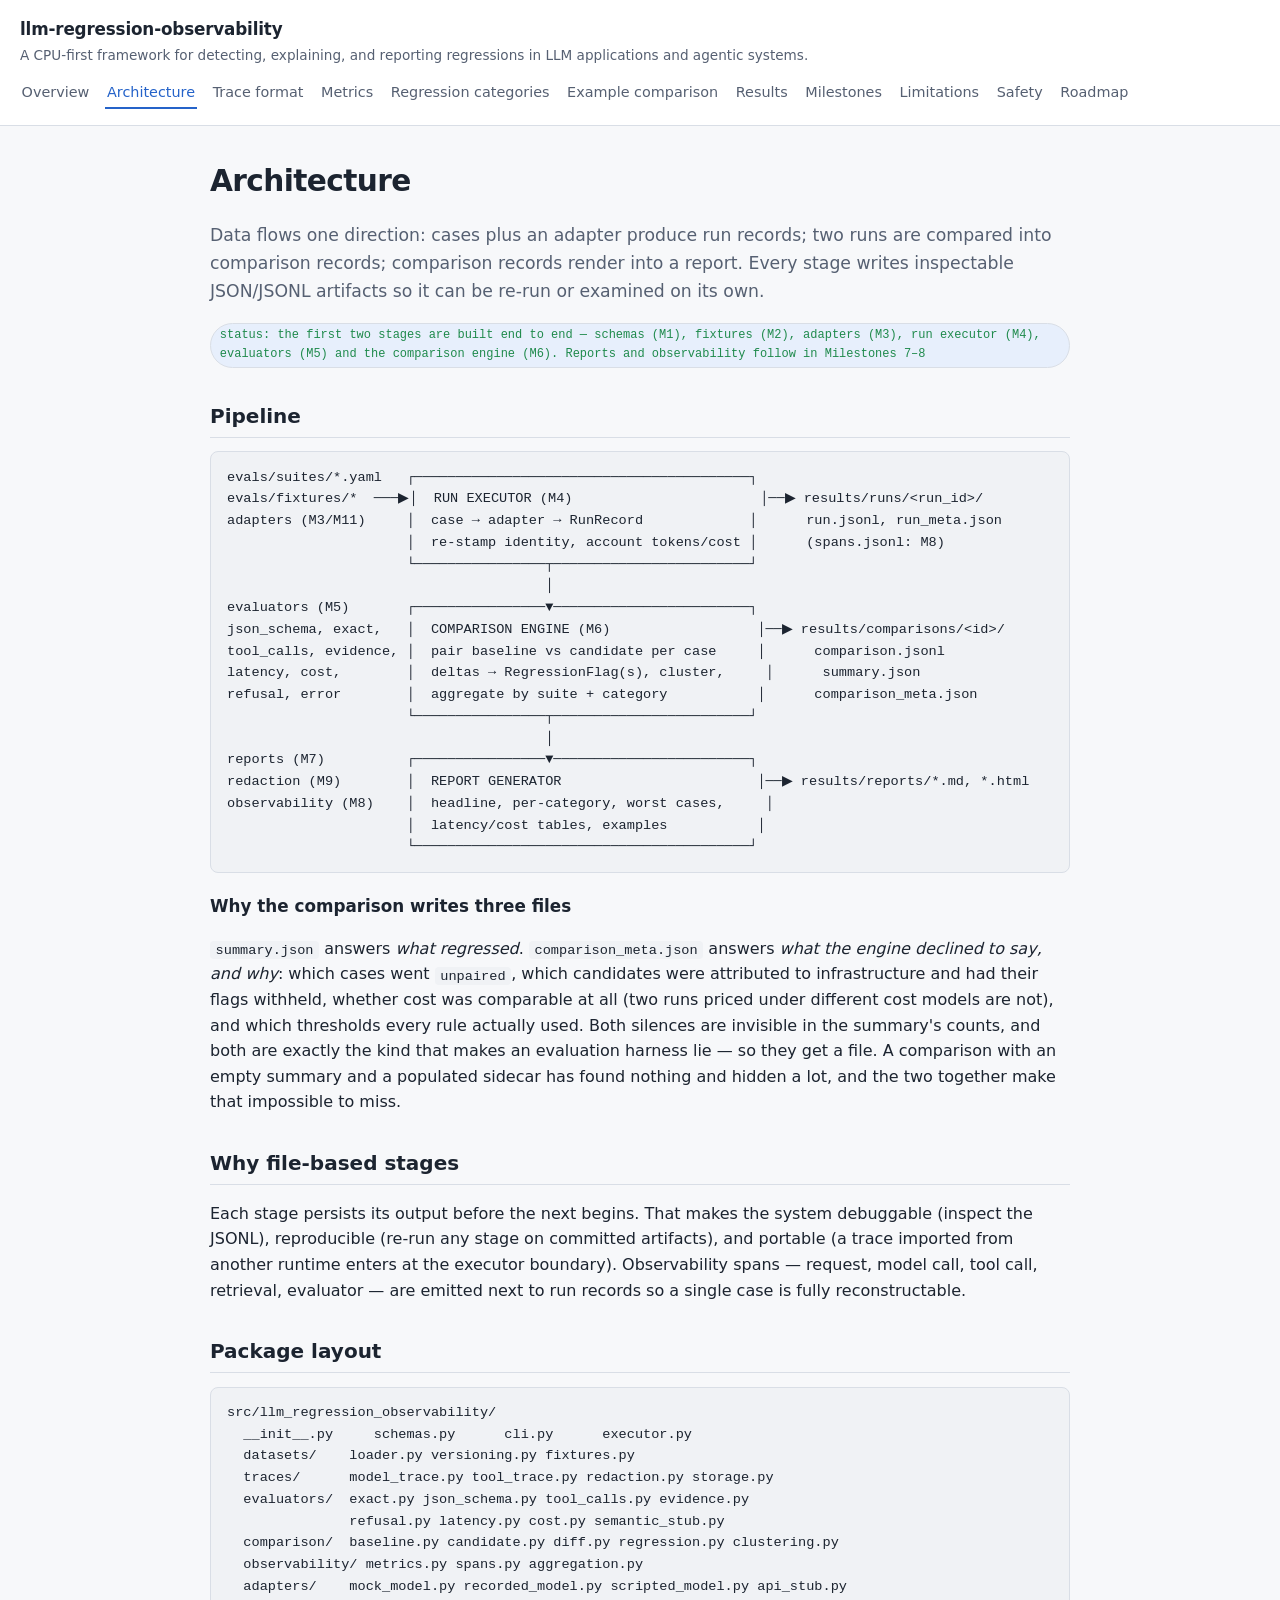
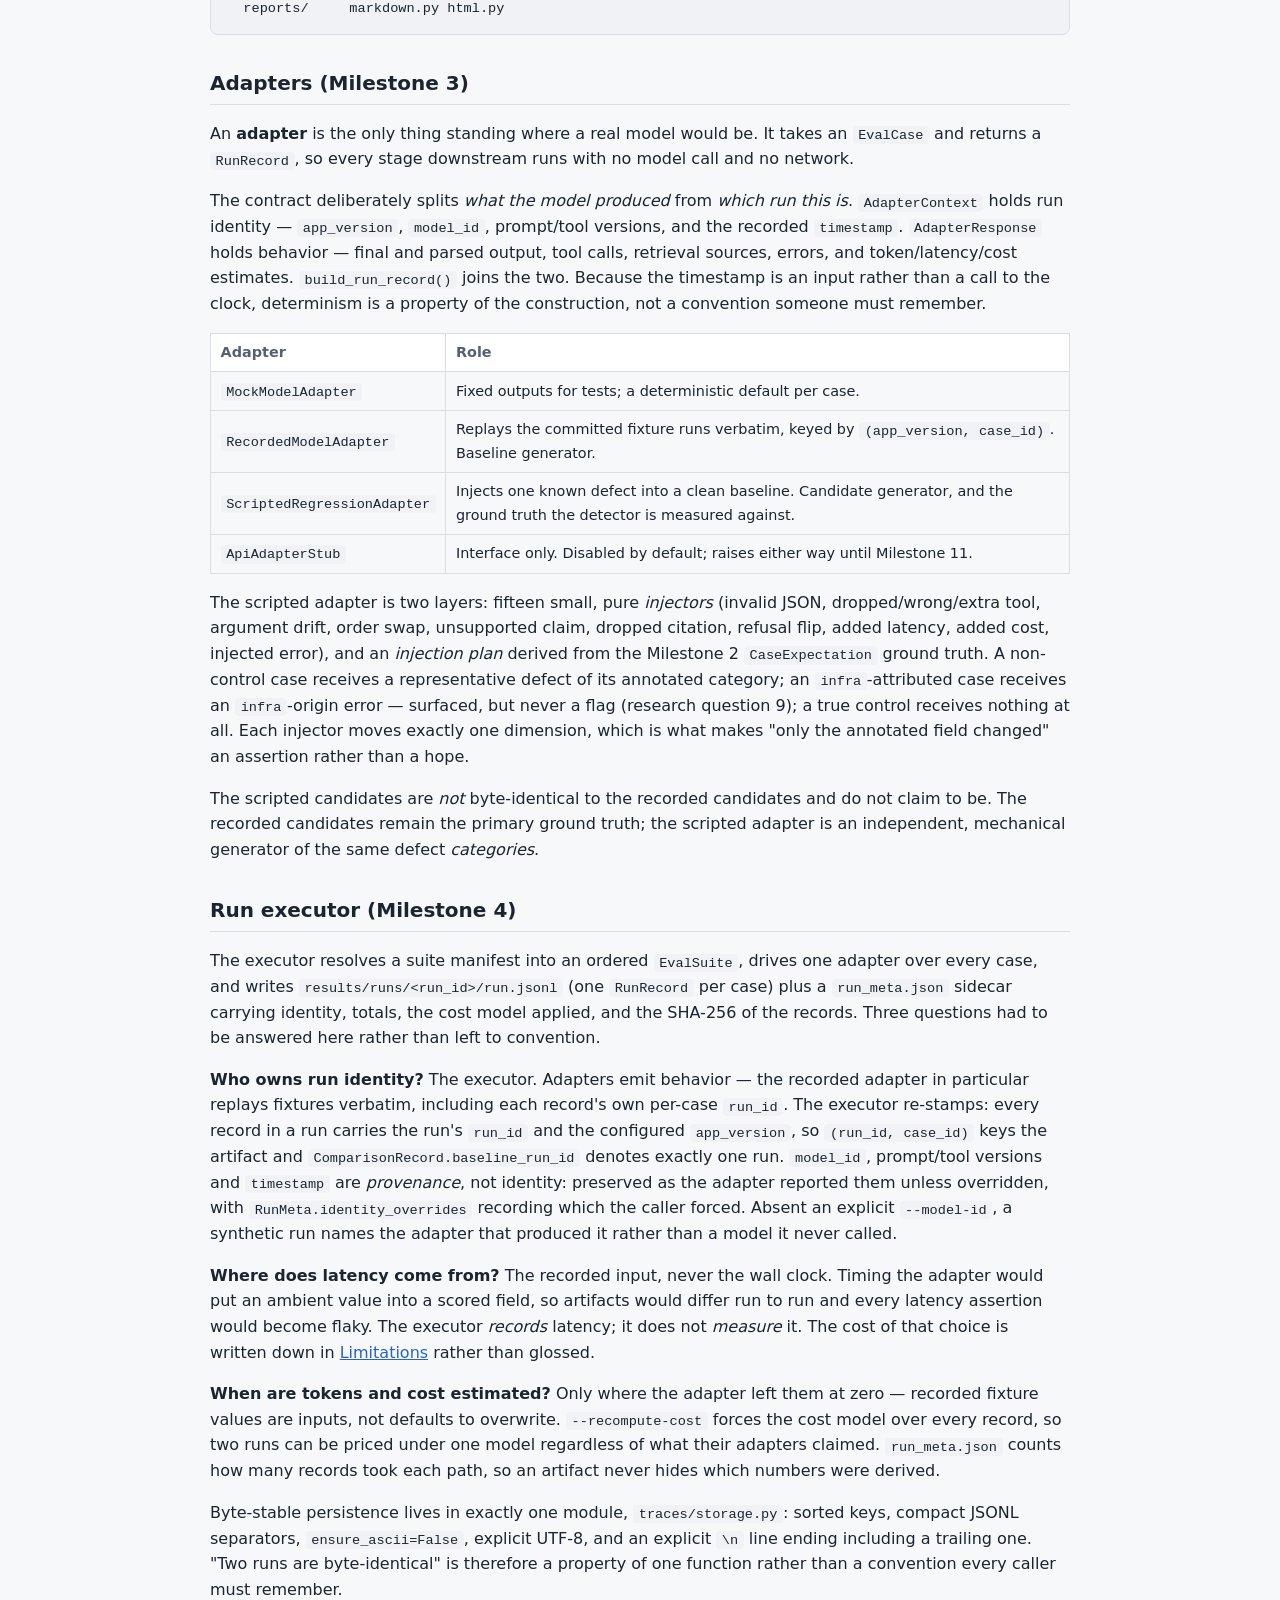
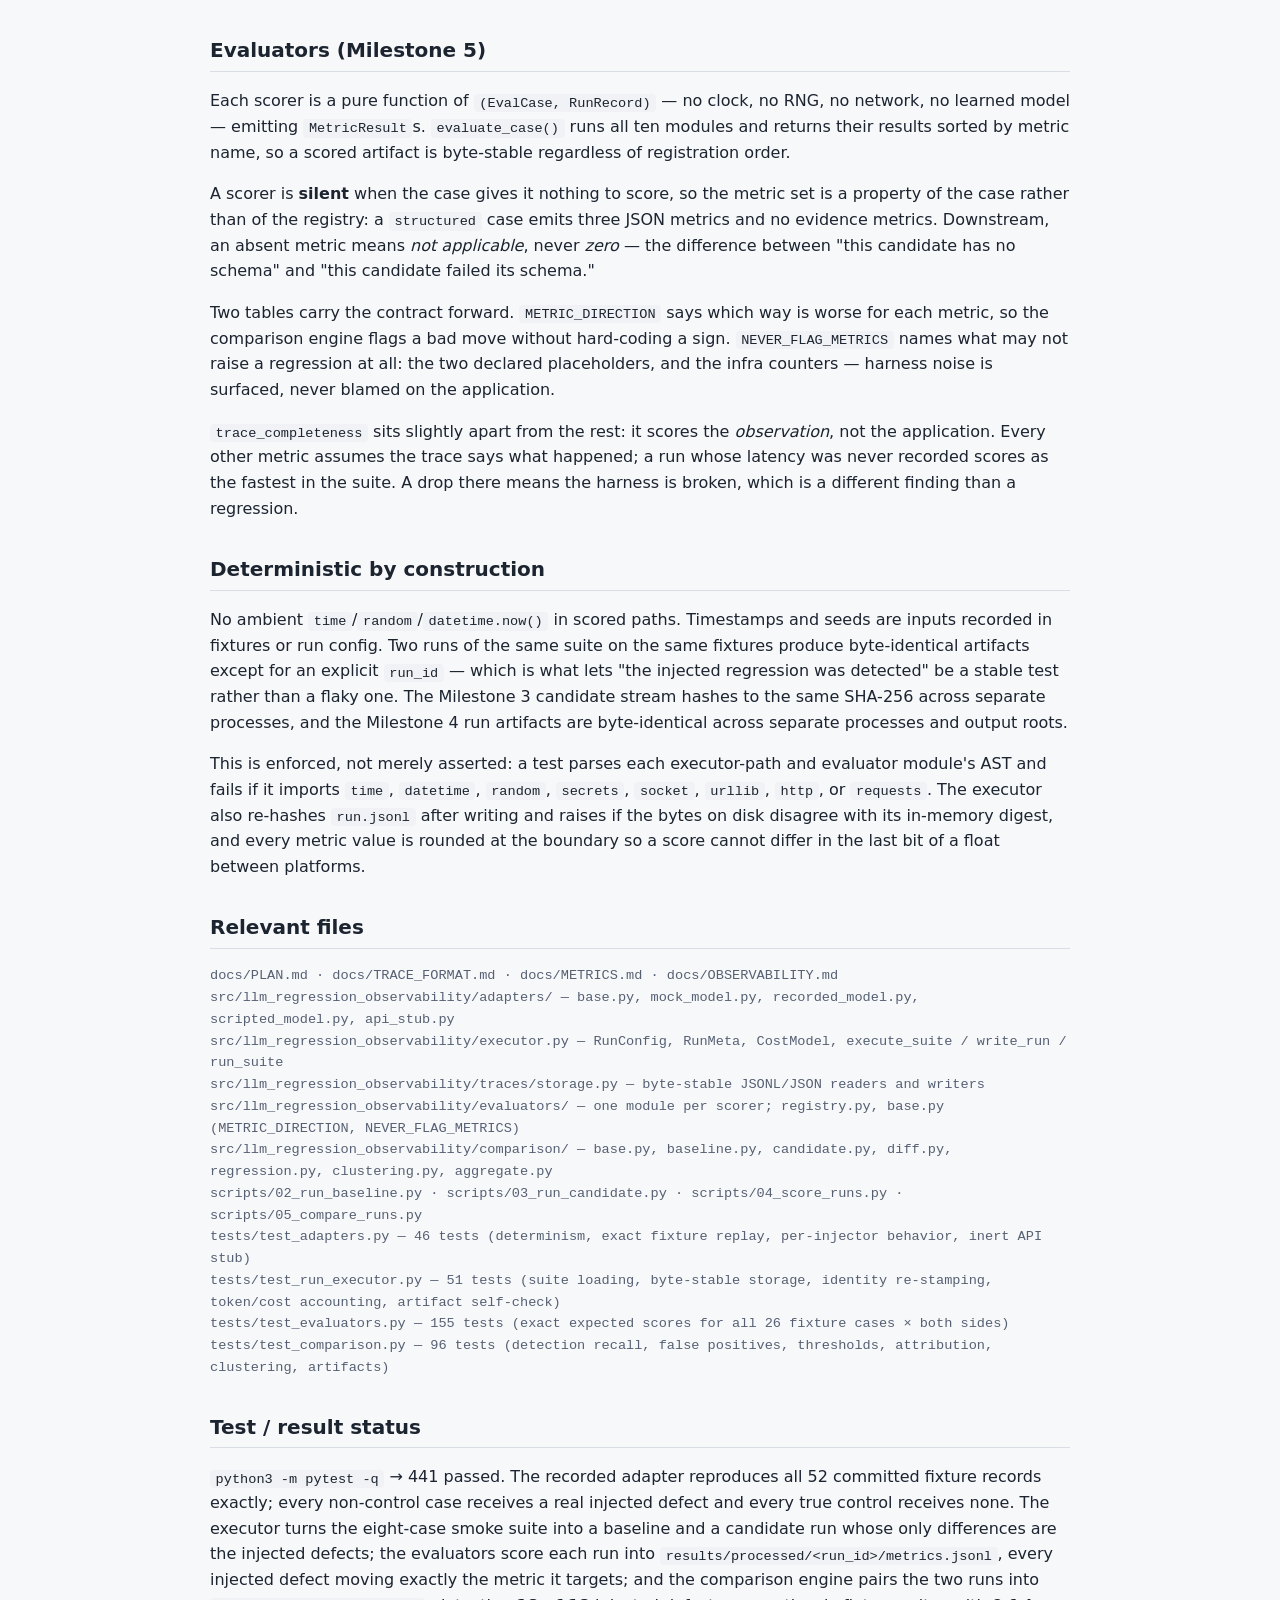
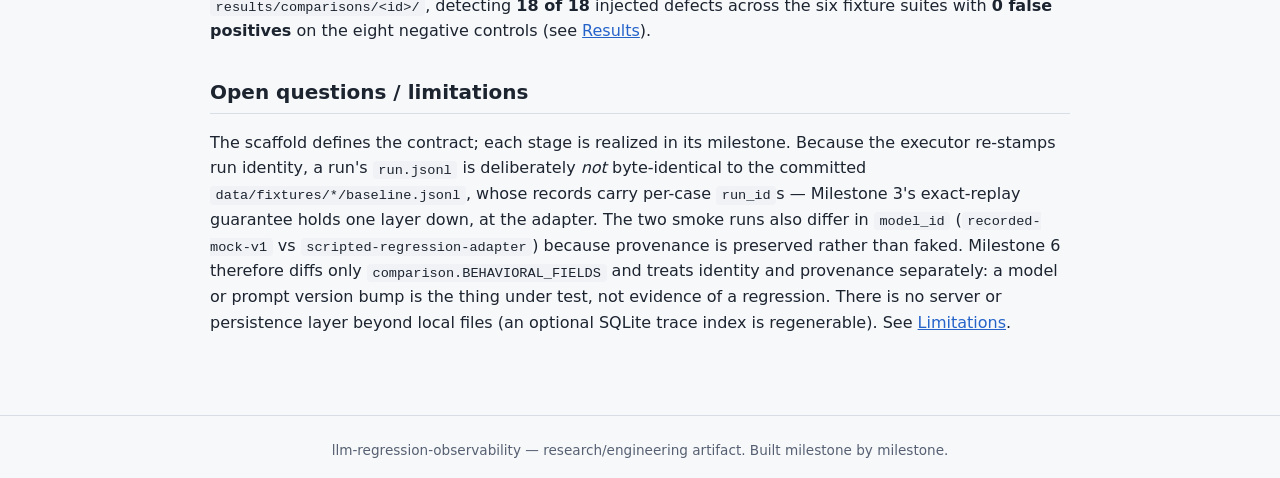
==== site/architecture.html @ d3232291 "Milestone 6: baseline vs candidate comparison (18/18 injected regressions detected) The heart of the" ====
<!doctype html>
<html lang="en">
<head>
  <meta charset="utf-8">
  <meta name="viewport" content="width=device-width, initial-scale=1">
  <title>Architecture — llm-regression-observability</title>
  <link rel="stylesheet" href="style.css">
</head>
<body>
<header class="site">
  <a class="brand" href="index.html">llm-regression-observability</a>
  <div class="tagline">A CPU-first framework for detecting, explaining, and reporting regressions in LLM applications and agentic systems.</div>
  <nav class="site">
    <a href="index.html">Overview</a>
    <a href="architecture.html" class="active">Architecture</a>
    <a href="trace-format.html">Trace format</a>
    <a href="metrics.html">Metrics</a>
    <a href="regression-categories.html">Regression categories</a>
    <a href="example-comparison.html">Example comparison</a>
    <a href="results.html">Results</a>
    <a href="milestones.html">Milestones</a>
    <a href="limitations.html">Limitations</a>
    <a href="safety.html">Safety</a>
    <a href="roadmap.html">Roadmap</a>
  </nav>
</header>
<main>
  <h1>Architecture</h1>
  <p class="lede">Data flows one direction: cases plus an adapter produce run
  records; two runs are compared into comparison records; comparison records
  render into a report. Every stage writes inspectable JSON/JSONL artifacts so it
  can be re-run or examined on its own.</p>

  <p><span class="status done">status: the first two stages are built end to end — schemas (M1), fixtures (M2), adapters (M3), run executor (M4), evaluators (M5) and the comparison engine (M6). Reports and observability follow in Milestones 7–8</span></p>

  <h2>Pipeline</h2>
  <pre><code>evals/suites/*.yaml   ┌─────────────────────────────────────────┐
evals/fixtures/*  ───▶│  RUN EXECUTOR (M4)                       │──▶ results/runs/&lt;run_id&gt;/
adapters (M3/M11)     │  case → adapter → RunRecord             │      run.jsonl, run_meta.json
                      │  re-stamp identity, account tokens/cost │      (spans.jsonl: M8)
                      └────────────────┬────────────────────────┘
                                       │
evaluators (M5)       ┌────────────────▼────────────────────────┐
json_schema, exact,   │  COMPARISON ENGINE (M6)                  │──▶ results/comparisons/&lt;id&gt;/
tool_calls, evidence, │  pair baseline vs candidate per case     │      comparison.jsonl
latency, cost,        │  deltas → RegressionFlag(s), cluster,     │      summary.json
refusal, error        │  aggregate by suite + category           │      comparison_meta.json
                      └────────────────┬────────────────────────┘
                                       │
reports (M7)          ┌────────────────▼────────────────────────┐
redaction (M9)        │  REPORT GENERATOR                        │──▶ results/reports/*.md, *.html
observability (M8)    │  headline, per-category, worst cases,     │
                      │  latency/cost tables, examples           │
                      └─────────────────────────────────────────┘</code></pre>

  <h3>Why the comparison writes three files</h3>
  <p><code>summary.json</code> answers <em>what regressed</em>.
  <code>comparison_meta.json</code> answers <em>what the engine declined to say, and
  why</em>: which cases went <code>unpaired</code>, which candidates were attributed
  to infrastructure and had their flags withheld, whether cost was comparable at all
  (two runs priced under different cost models are not), and which thresholds every
  rule actually used. Both silences are invisible in the summary's counts, and both
  are exactly the kind that makes an evaluation harness lie — so they get a file. A
  comparison with an empty summary and a populated sidecar has found nothing and
  hidden a lot, and the two together make that impossible to miss.</p>

  <h2>Why file-based stages</h2>
  <p>Each stage persists its output before the next begins. That makes the system
  debuggable (inspect the JSONL), reproducible (re-run any stage on committed
  artifacts), and portable (a trace imported from another runtime enters at the
  executor boundary). Observability spans — request, model call, tool call,
  retrieval, evaluator — are emitted next to run records so a single case is fully
  reconstructable.</p>

  <h2>Package layout</h2>
  <pre><code>src/llm_regression_observability/
  __init__.py     schemas.py      cli.py      executor.py
  datasets/    loader.py versioning.py fixtures.py
  traces/      model_trace.py tool_trace.py redaction.py storage.py
  evaluators/  exact.py json_schema.py tool_calls.py evidence.py
               refusal.py latency.py cost.py semantic_stub.py
  comparison/  baseline.py candidate.py diff.py regression.py clustering.py
  observability/ metrics.py spans.py aggregation.py
  adapters/    mock_model.py recorded_model.py scripted_model.py api_stub.py
  reports/     markdown.py html.py</code></pre>

  <h2>Adapters (Milestone 3)</h2>
  <p>An <strong>adapter</strong> is the only thing standing where a real model
  would be. It takes an <code>EvalCase</code> and returns a <code>RunRecord</code>,
  so every stage downstream runs with no model call and no network.</p>

  <p>The contract deliberately splits <em>what the model produced</em> from
  <em>which run this is</em>. <code>AdapterContext</code> holds run identity —
  <code>app_version</code>, <code>model_id</code>, prompt/tool versions, and the
  recorded <code>timestamp</code>. <code>AdapterResponse</code> holds behavior —
  final and parsed output, tool calls, retrieval sources, errors, and
  token/latency/cost estimates. <code>build_run_record()</code> joins the two.
  Because the timestamp is an input rather than a call to the clock, determinism
  is a property of the construction, not a convention someone must remember.</p>

  <table>
    <tr><th>Adapter</th><th>Role</th></tr>
    <tr><td><code>MockModelAdapter</code></td><td>Fixed outputs for tests; a deterministic default per case.</td></tr>
    <tr><td><code>RecordedModelAdapter</code></td><td>Replays the committed fixture runs verbatim, keyed by <code>(app_version, case_id)</code>. Baseline generator.</td></tr>
    <tr><td><code>ScriptedRegressionAdapter</code></td><td>Injects one known defect into a clean baseline. Candidate generator, and the ground truth the detector is measured against.</td></tr>
    <tr><td><code>ApiAdapterStub</code></td><td>Interface only. Disabled by default; raises either way until Milestone 11.</td></tr>
  </table>

  <p>The scripted adapter is two layers: fifteen small, pure <em>injectors</em>
  (invalid JSON, dropped/wrong/extra tool, argument drift, order swap,
  unsupported claim, dropped citation, refusal flip, added latency, added cost,
  injected error), and an <em>injection plan</em> derived from the Milestone 2
  <code>CaseExpectation</code> ground truth. A non-control case receives a
  representative defect of its annotated category; an <code>infra</code>-attributed
  case receives an <code>infra</code>-origin error — surfaced, but never a flag
  (research question 9); a true control receives nothing at all. Each injector
  moves exactly one dimension, which is what makes "only the annotated field
  changed" an assertion rather than a hope.</p>

  <p>The scripted candidates are <em>not</em> byte-identical to the recorded
  candidates and do not claim to be. The recorded candidates remain the primary
  ground truth; the scripted adapter is an independent, mechanical generator of
  the same defect <em>categories</em>.</p>

  <h2>Run executor (Milestone 4)</h2>
  <p>The executor resolves a suite manifest into an ordered
  <code>EvalSuite</code>, drives one adapter over every case, and writes
  <code>results/runs/&lt;run_id&gt;/run.jsonl</code> (one <code>RunRecord</code> per
  case) plus a <code>run_meta.json</code> sidecar carrying identity, totals, the
  cost model applied, and the SHA-256 of the records. Three questions had to be
  answered here rather than left to convention.</p>

  <p><strong>Who owns run identity?</strong> The executor. Adapters emit
  behavior — the recorded adapter in particular replays fixtures verbatim,
  including each record's own per-case <code>run_id</code>. The executor
  re-stamps: every record in a run carries the run's <code>run_id</code> and the
  configured <code>app_version</code>, so <code>(run_id, case_id)</code> keys the
  artifact and <code>ComparisonRecord.baseline_run_id</code> denotes exactly one
  run. <code>model_id</code>, prompt/tool versions and <code>timestamp</code> are
  <em>provenance</em>, not identity: preserved as the adapter reported them unless
  overridden, with <code>RunMeta.identity_overrides</code> recording which the
  caller forced. Absent an explicit <code>--model-id</code>, a synthetic run names
  the adapter that produced it rather than a model it never called.</p>

  <p><strong>Where does latency come from?</strong> The recorded input, never the
  wall clock. Timing the adapter would put an ambient value into a scored field,
  so artifacts would differ run to run and every latency assertion would become
  flaky. The executor <em>records</em> latency; it does not <em>measure</em> it.
  The cost of that choice is written down in
  <a href="limitations.html">Limitations</a> rather than glossed.</p>

  <p><strong>When are tokens and cost estimated?</strong> Only where the adapter
  left them at zero — recorded fixture values are inputs, not defaults to
  overwrite. <code>--recompute-cost</code> forces the cost model over every
  record, so two runs can be priced under one model regardless of what their
  adapters claimed. <code>run_meta.json</code> counts how many records took each
  path, so an artifact never hides which numbers were derived.</p>

  <p>Byte-stable persistence lives in exactly one module,
  <code>traces/storage.py</code>: sorted keys, compact JSONL separators,
  <code>ensure_ascii=False</code>, explicit UTF-8, and an explicit
  <code>\n</code> line ending including a trailing one. "Two runs are
  byte-identical" is therefore a property of one function rather than a
  convention every caller must remember.</p>

  <h2>Evaluators (Milestone 5)</h2>
  <p>Each scorer is a pure function of <code>(EvalCase, RunRecord)</code> — no
  clock, no RNG, no network, no learned model — emitting
  <code>MetricResult</code>s. <code>evaluate_case()</code> runs all ten modules
  and returns their results sorted by metric name, so a scored artifact is
  byte-stable regardless of registration order.</p>

  <p>A scorer is <strong>silent</strong> when the case gives it nothing to score,
  so the metric set is a property of the case rather than of the registry: a
  <code>structured</code> case emits three JSON metrics and no evidence metrics.
  Downstream, an absent metric means <em>not applicable</em>, never <em>zero</em>
  — the difference between "this candidate has no schema" and "this candidate
  failed its schema."</p>

  <p>Two tables carry the contract forward. <code>METRIC_DIRECTION</code> says
  which way is worse for each metric, so the comparison engine flags a bad move
  without hard-coding a sign. <code>NEVER_FLAG_METRICS</code> names what may not
  raise a regression at all: the two declared placeholders, and the infra
  counters — harness noise is surfaced, never blamed on the application.</p>

  <p><code>trace_completeness</code> sits slightly apart from the rest: it scores
  the <em>observation</em>, not the application. Every other metric assumes the
  trace says what happened; a run whose latency was never recorded scores as the
  fastest in the suite. A drop there means the harness is broken, which is a
  different finding than a regression.</p>

  <h2>Deterministic by construction</h2>
  <p>No ambient <code>time</code>/<code>random</code>/<code>datetime.now()</code>
  in scored paths. Timestamps and seeds are inputs recorded in fixtures or run
  config. Two runs of the same suite on the same fixtures produce byte-identical
  artifacts except for an explicit <code>run_id</code> — which is what lets
  "the injected regression was detected" be a stable test rather than a flaky
  one. The Milestone 3 candidate stream hashes to the same SHA-256 across
  separate processes, and the Milestone 4 run artifacts are byte-identical across
  separate processes and output roots.</p>

  <p>This is enforced, not merely asserted: a test parses each executor-path and
  evaluator module's AST and fails if it imports <code>time</code>,
  <code>datetime</code>, <code>random</code>, <code>secrets</code>,
  <code>socket</code>, <code>urllib</code>, <code>http</code>, or
  <code>requests</code>. The executor also re-hashes <code>run.jsonl</code> after
  writing and raises if the bytes on disk disagree with its in-memory digest, and
  every metric value is rounded at the boundary so a score cannot differ in the
  last bit of a float between platforms.</p>

  <h2>Relevant files</h2>
  <ul class="files">
    <li>docs/PLAN.md · docs/TRACE_FORMAT.md · docs/METRICS.md · docs/OBSERVABILITY.md</li>
    <li>src/llm_regression_observability/adapters/ — base.py, mock_model.py, recorded_model.py, scripted_model.py, api_stub.py</li>
    <li>src/llm_regression_observability/executor.py — RunConfig, RunMeta, CostModel, execute_suite / write_run / run_suite</li>
    <li>src/llm_regression_observability/traces/storage.py — byte-stable JSONL/JSON readers and writers</li>
    <li>src/llm_regression_observability/evaluators/ — one module per scorer; registry.py, base.py (METRIC_DIRECTION, NEVER_FLAG_METRICS)</li>
    <li>src/llm_regression_observability/comparison/ — base.py, baseline.py, candidate.py, diff.py, regression.py, clustering.py, aggregate.py</li>
    <li>scripts/02_run_baseline.py · scripts/03_run_candidate.py · scripts/04_score_runs.py · scripts/05_compare_runs.py</li>
    <li>tests/test_adapters.py — 46 tests (determinism, exact fixture replay, per-injector behavior, inert API stub)</li>
    <li>tests/test_run_executor.py — 51 tests (suite loading, byte-stable storage, identity re-stamping, token/cost accounting, artifact self-check)</li>
    <li>tests/test_evaluators.py — 155 tests (exact expected scores for all 26 fixture cases × both sides)</li>
    <li>tests/test_comparison.py — 96 tests (detection recall, false positives, thresholds, attribution, clustering, artifacts)</li>
  </ul>

  <h2>Test / result status</h2>
  <p><code>python3 -m pytest -q</code> → 441 passed. The recorded adapter
  reproduces all 52 committed fixture records exactly; every non-control case
  receives a real injected defect and every true control receives none. The
  executor turns the eight-case smoke suite into a baseline and a candidate run
  whose only differences are the injected defects; the evaluators score each run
  into <code>results/processed/&lt;run_id&gt;/metrics.jsonl</code>, every injected
  defect moving exactly the metric it targets; and the comparison engine pairs the
  two runs into <code>results/comparisons/&lt;id&gt;/</code>, detecting
  <strong>18 of 18</strong> injected defects across the six fixture suites with
  <strong>0 false positives</strong> on the eight negative controls (see
  <a href="results.html">Results</a>).</p>

  <h2>Open questions / limitations</h2>
  <p>The scaffold defines the contract; each stage is realized in its milestone.
  Because the executor re-stamps run identity, a run's <code>run.jsonl</code> is
  deliberately <em>not</em> byte-identical to the committed
  <code>data/fixtures/*/baseline.jsonl</code>, whose records carry per-case
  <code>run_id</code>s — Milestone 3's exact-replay guarantee holds one layer
  down, at the adapter. The two smoke runs also differ in <code>model_id</code>
  (<code>recorded-mock-v1</code> vs <code>scripted-regression-adapter</code>)
  because provenance is preserved rather than faked. Milestone 6 therefore diffs
  only <code>comparison.BEHAVIORAL_FIELDS</code> and treats identity and provenance
  separately: a model or prompt version bump is the thing under test, not evidence
  of a regression. There is no server or persistence layer beyond local files (an
  optional SQLite trace index is regenerable). See
  <a href="limitations.html">Limitations</a>.</p>
</main>
<footer class="site">llm-regression-observability — research/engineering artifact. Built milestone by milestone.</footer>
</body>
</html>
---- site/style.css ----
/* llm-regression-observability — shared static-site styles.
   Plain CSS, no build step, no external fonts or assets. Dark-first with a
   light-mode fallback via prefers-color-scheme. */

:root {
  --bg: #0e1116;
  --panel: #161a22;
  --panel-2: #0b0e13;
  --border: #262c38;
  --text: #d9dee7;
  --muted: #9aa4b4;
  --accent: #7bb0ff;
  --accent-soft: #16233f;
  --ok: #7ee2a8;
  --warn: #f0c674;
  --bad: #f2887b;
  --mono: ui-monospace, SFMono-Regular, "SF Mono", Menlo, Consolas, monospace;
}

@media (prefers-color-scheme: light) {
  :root {
    --bg: #f7f8fa;
    --panel: #ffffff;
    --panel-2: #f0f2f5;
    --border: #d9dee6;
    --text: #1c2430;
    --muted: #566072;
    --accent: #2563c9;
    --accent-soft: #e7effc;
    --ok: #1f8a4c;
    --warn: #9a6b00;
    --bad: #b23b2c;
  }
}

* { box-sizing: border-box; }

body {
  margin: 0;
  font-family: system-ui, -apple-system, Segoe UI, Roboto, Helvetica, Arial, sans-serif;
  line-height: 1.6;
  color: var(--text);
  background: var(--bg);
}

header.site {
  border-bottom: 1px solid var(--border);
  background: var(--panel);
  padding: 1rem 1.25rem;
}

header.site .brand {
  font-weight: 700;
  font-size: 1.05rem;
  color: var(--text);
  text-decoration: none;
  letter-spacing: -0.01em;
}

header.site .tagline {
  color: var(--muted);
  font-size: 0.85rem;
  margin-top: 0.15rem;
}

nav.site {
  display: flex;
  flex-wrap: wrap;
  gap: 0.4rem 0.9rem;
  margin-top: 0.75rem;
}

nav.site a {
  color: var(--muted);
  text-decoration: none;
  font-size: 0.9rem;
  padding: 0.15rem 0.1rem;
  border-bottom: 2px solid transparent;
}

nav.site a:hover { color: var(--text); }
nav.site a.active { color: var(--accent); border-bottom-color: var(--accent); }

main {
  max-width: 900px;
  margin: 0 auto;
  padding: 2rem 1.25rem 4rem;
}

h1 { font-size: 1.85rem; margin: 0 0 0.35rem; letter-spacing: -0.02em; }
h2 {
  font-size: 1.25rem;
  margin: 2rem 0 0.5rem;
  padding-bottom: 0.3rem;
  border-bottom: 1px solid var(--border);
}
h3 { font-size: 1.05rem; margin: 1.2rem 0 0.4rem; }

p, li { color: var(--text); }
a { color: var(--accent); }

.lede { color: var(--muted); font-size: 1.08rem; }

.status {
  display: inline-block;
  font-size: 0.75rem;
  font-family: var(--mono);
  padding: 0.15rem 0.55rem;
  border-radius: 999px;
  border: 1px solid var(--border);
  background: var(--accent-soft);
  color: var(--accent);
}
.status.scaffold { color: var(--warn); }
.status.done { color: var(--ok); }
.status.partial { color: var(--warn); }
.status.pending { color: var(--muted); }

code, pre { font-family: var(--mono); font-size: 0.85rem; }

pre {
  background: var(--panel-2);
  border: 1px solid var(--border);
  border-radius: 8px;
  padding: 0.9rem 1rem;
  overflow-x: auto;
}
code { background: var(--panel-2); padding: 0.1rem 0.35rem; border-radius: 4px; }
pre code { background: none; padding: 0; }

table {
  border-collapse: collapse;
  width: 100%;
  margin: 0.75rem 0;
  font-size: 0.9rem;
  display: block;
  overflow-x: auto;
}
th, td { border: 1px solid var(--border); padding: 0.45rem 0.6rem; text-align: left; }
th { background: var(--panel); color: var(--muted); }

ul.files { list-style: none; padding-left: 0; }
ul.files li { font-family: var(--mono); font-size: 0.85rem; color: var(--muted); }

.callout {
  border: 1px solid var(--border);
  border-left: 3px solid var(--accent);
  background: var(--panel);
  border-radius: 6px;
  padding: 0.75rem 1rem;
  margin: 1rem 0;
  color: var(--muted);
}
.callout.warn { border-left-color: var(--warn); }

/* Milestone timeline */
ol.milestones { list-style: none; padding-left: 0; counter-reset: ms -1; }
ol.milestones li {
  border: 1px solid var(--border);
  border-radius: 8px;
  background: var(--panel);
  padding: 0.7rem 0.9rem 0.7rem 3rem;
  margin: 0.5rem 0;
  position: relative;
}
ol.milestones li::before {
  counter-increment: ms;
  content: counter(ms);
  position: absolute;
  left: 0.7rem; top: 0.7rem;
  width: 1.6rem; height: 1.6rem;
  border-radius: 50%;
  background: var(--accent-soft);
  color: var(--accent);
  font-family: var(--mono);
  font-size: 0.8rem;
  display: flex; align-items: center; justify-content: center;
  border: 1px solid var(--border);
}
ol.milestones li .mtitle { font-weight: 600; }
ol.milestones li .mbody { color: var(--muted); font-size: 0.92rem; margin-top: 0.15rem; }

.pill { font-family: var(--mono); font-size: 0.72rem; padding: 0.05rem 0.4rem;
        border-radius: 4px; border: 1px solid var(--border); color: var(--muted); }
.pill.critical { color: var(--bad); }
.pill.warn { color: var(--warn); }

footer.site {
  border-top: 1px solid var(--border);
  color: var(--muted);
  font-size: 0.85rem;
  padding: 1.5rem 1.25rem;
  text-align: center;
}
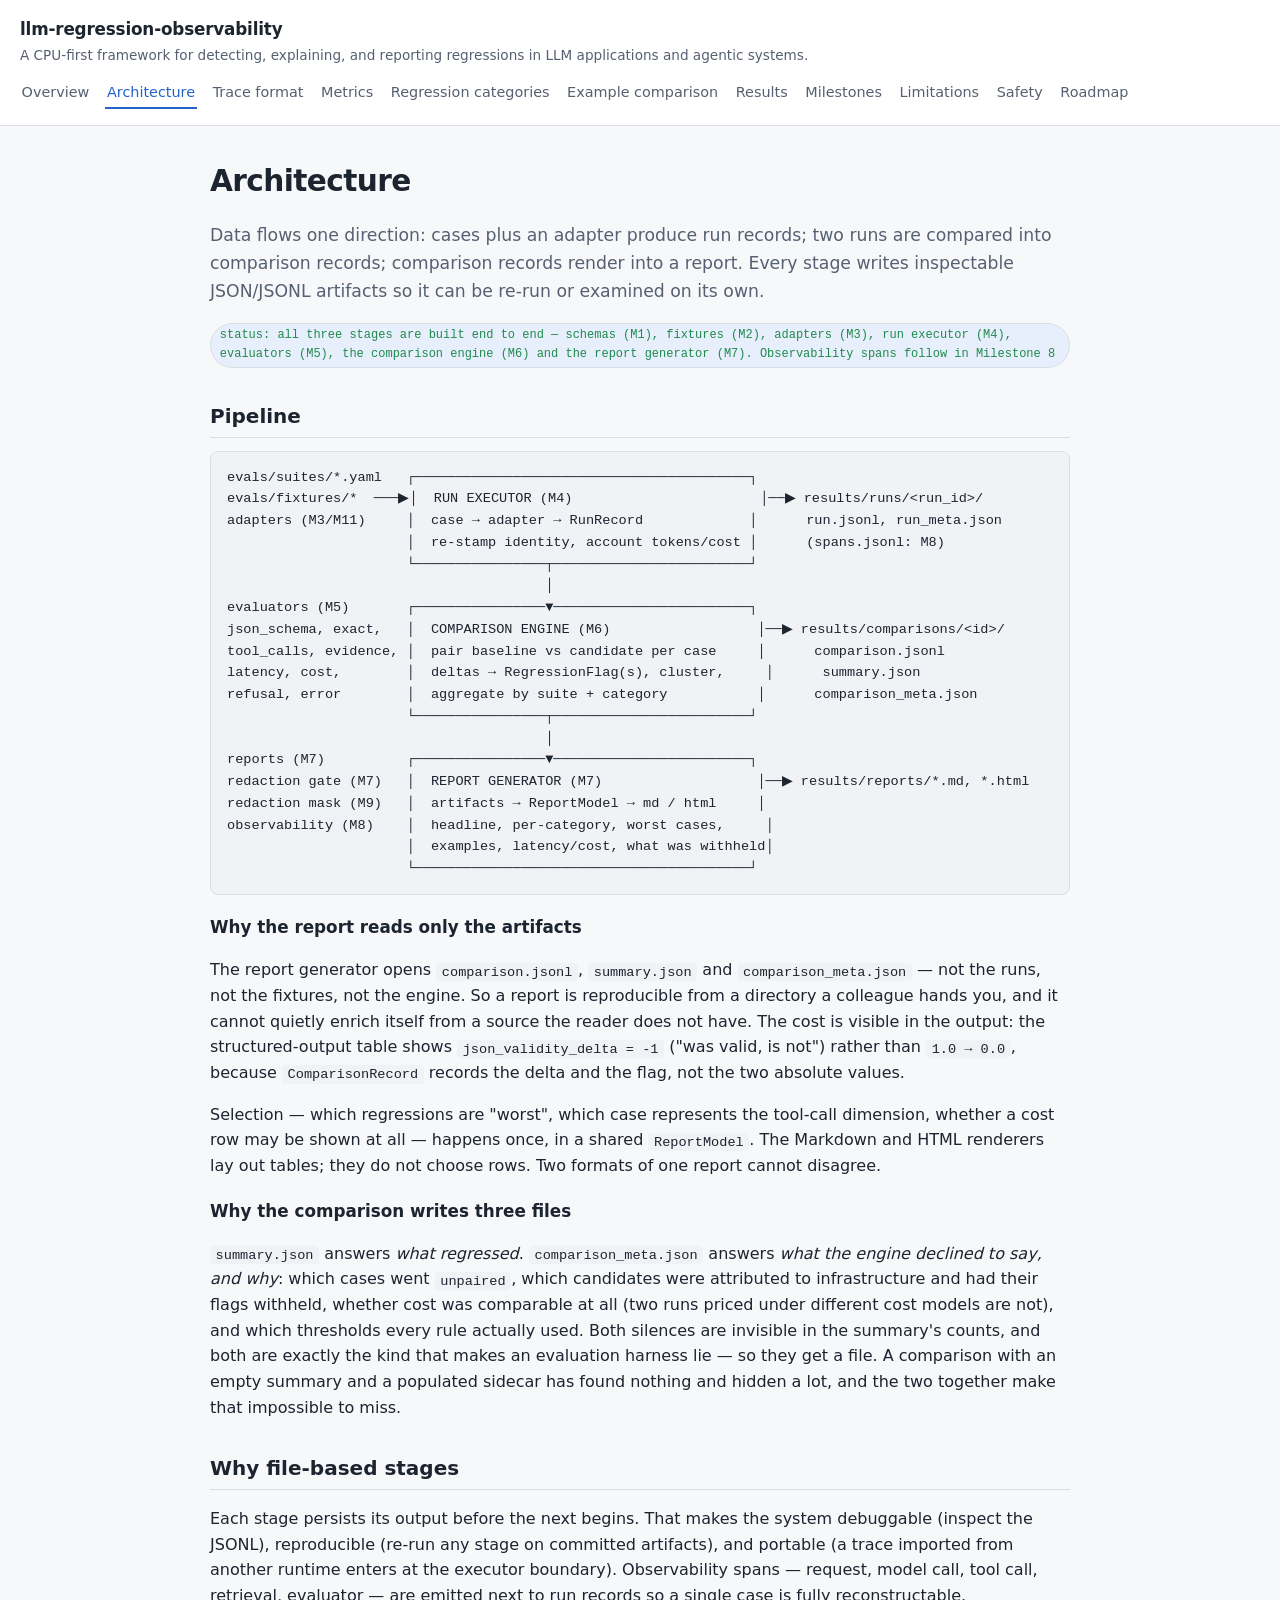
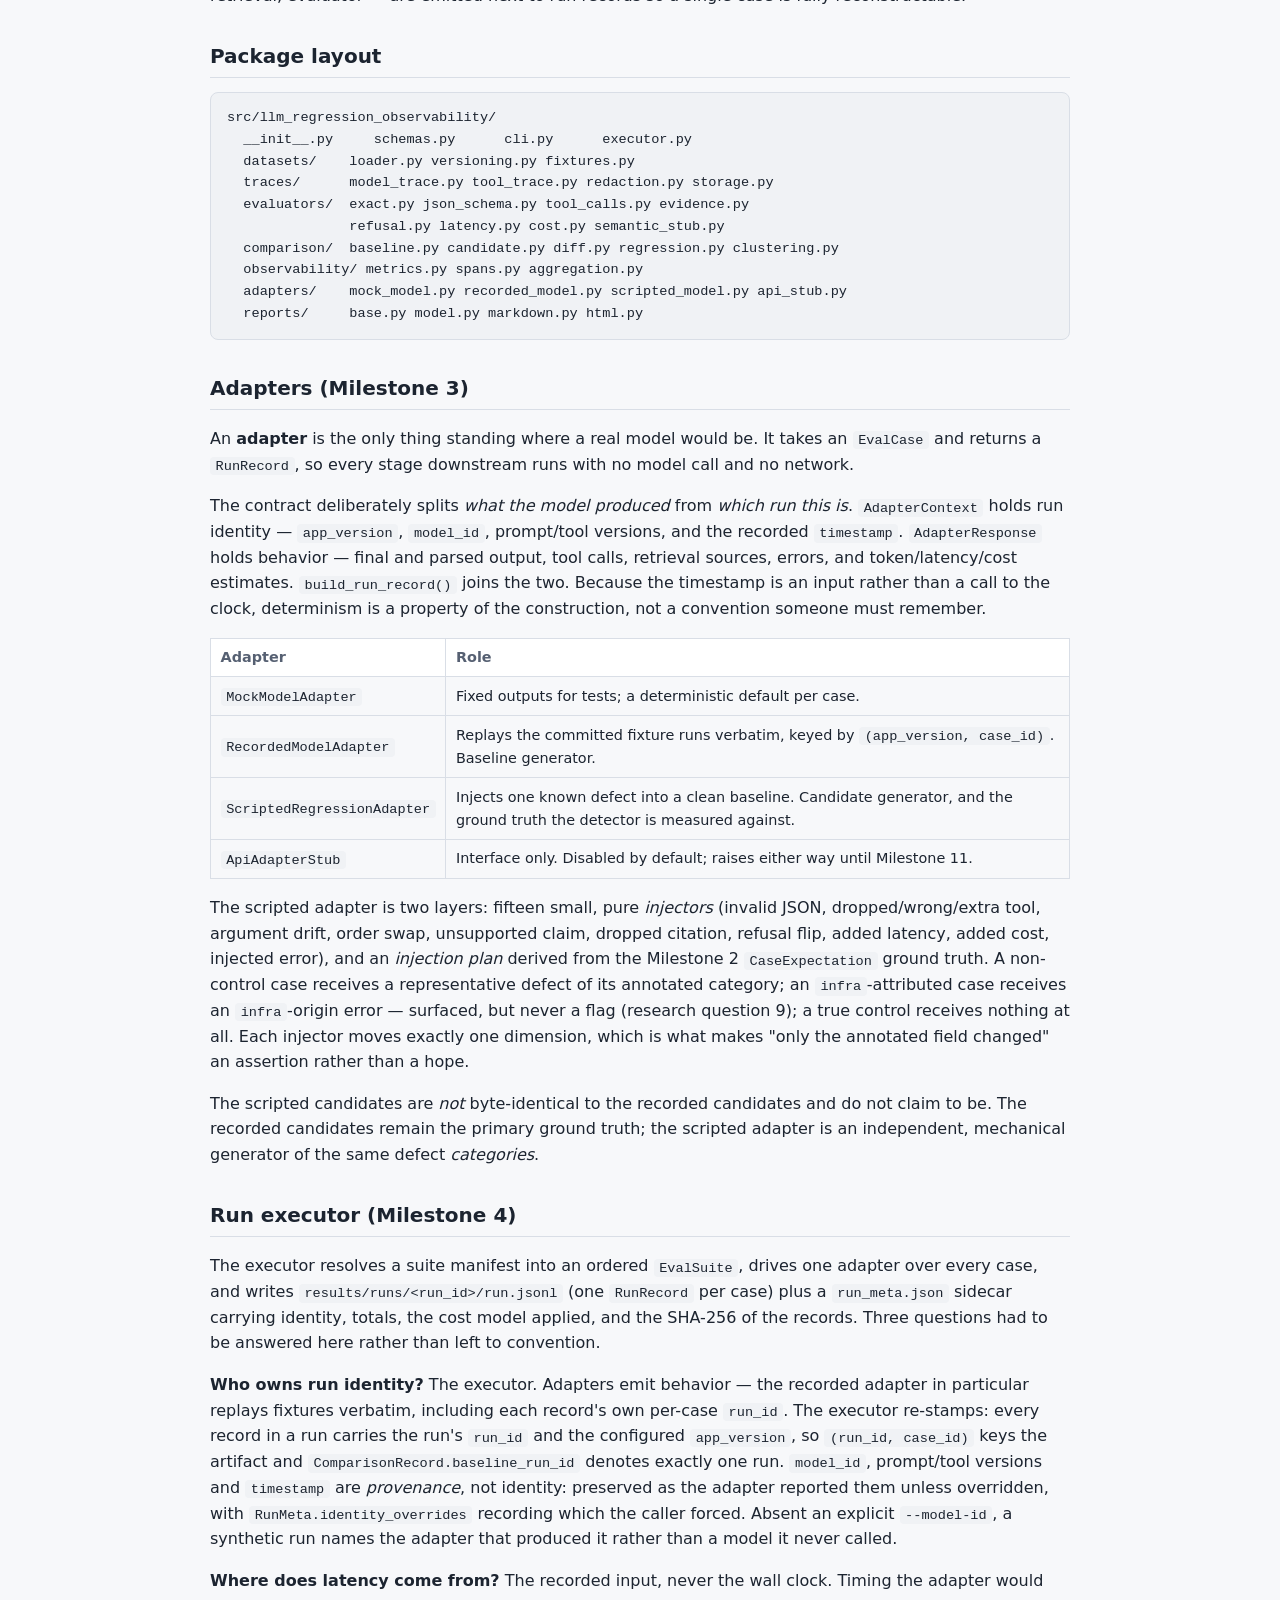
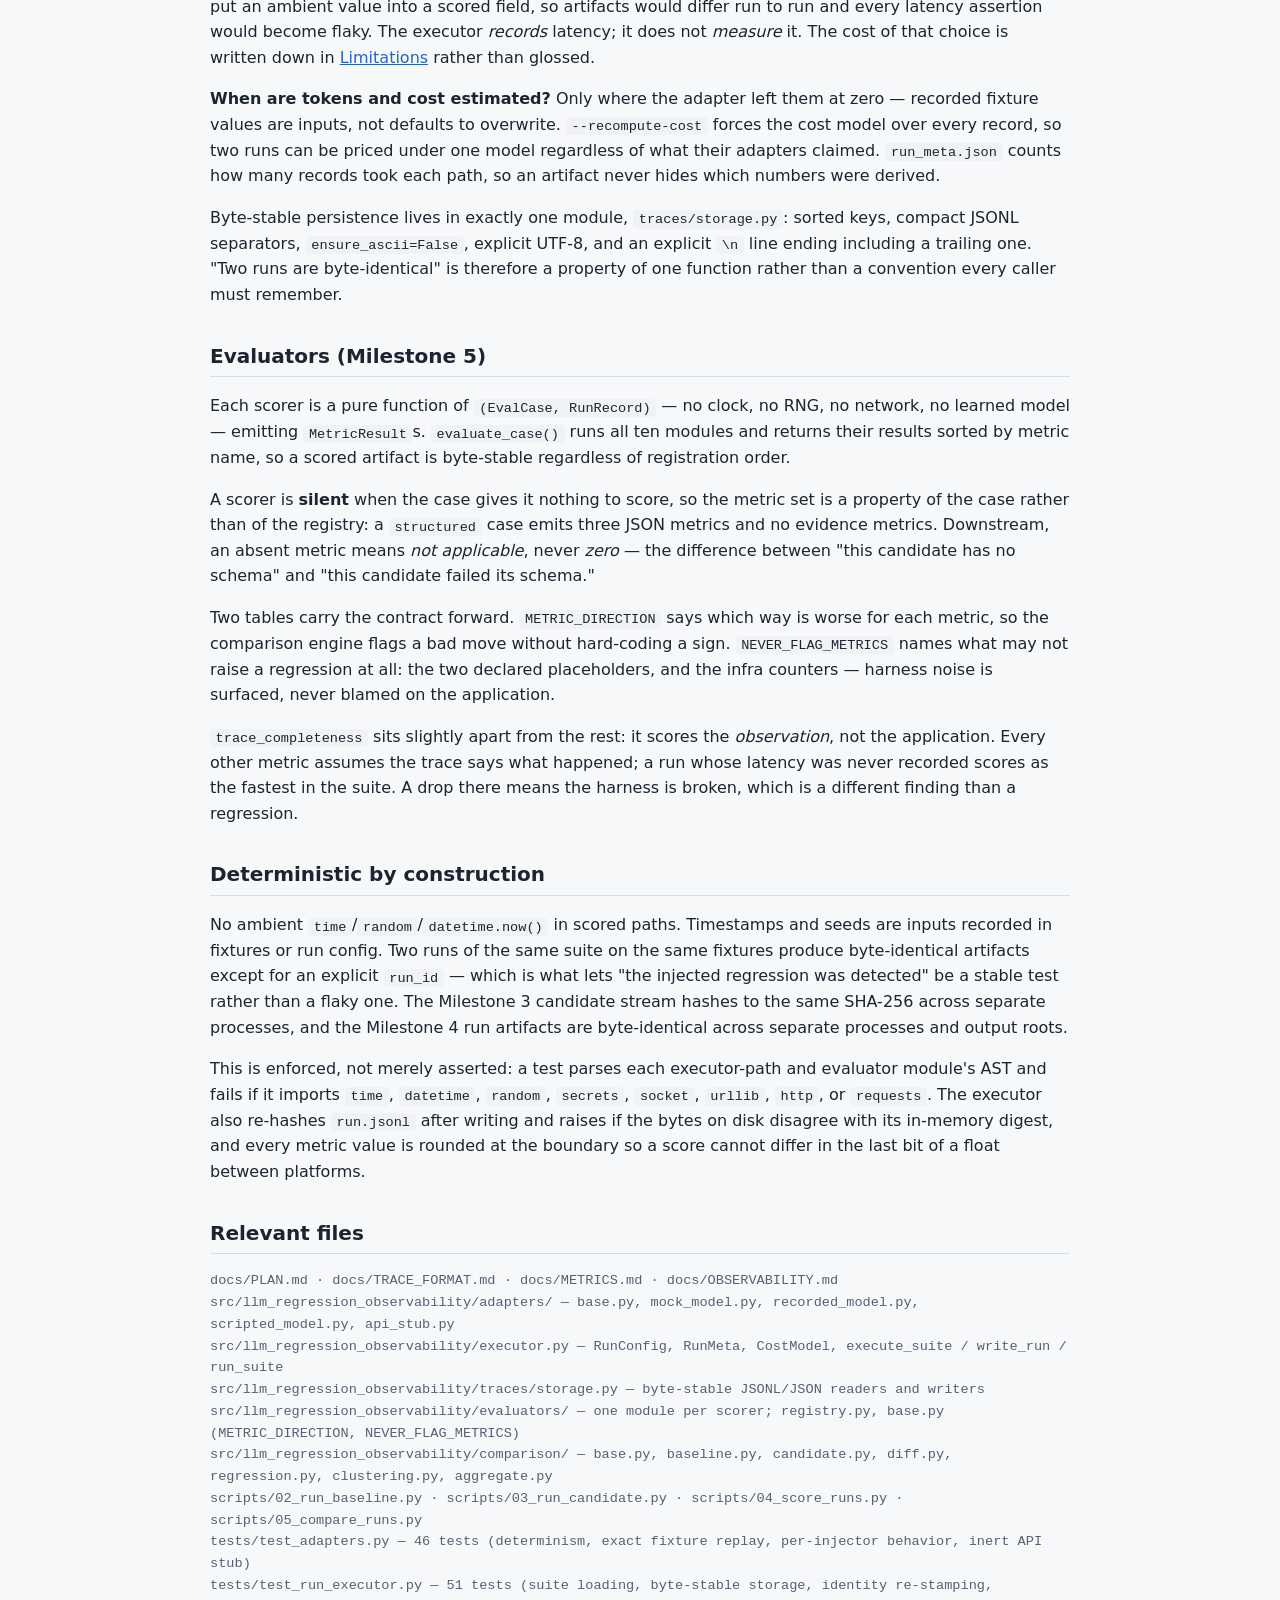
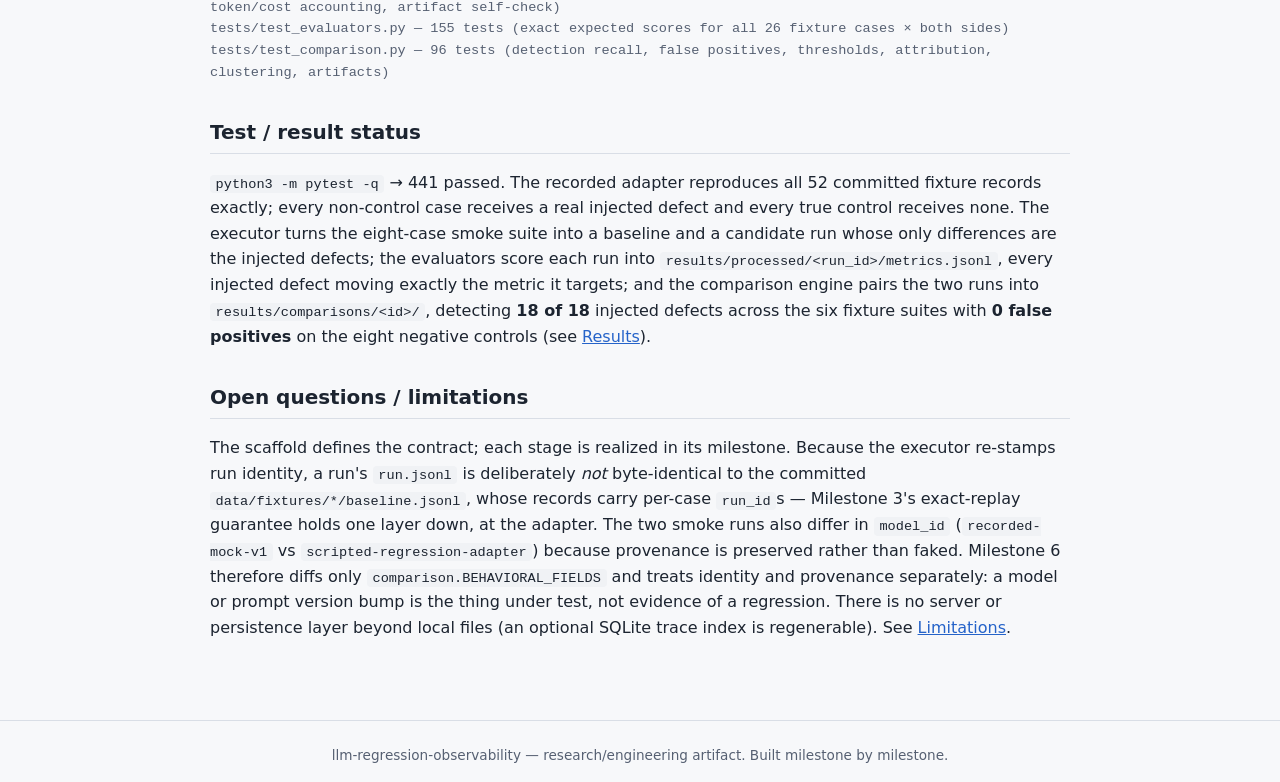
==== commit 8e85f058: "Milestone 7: reports (comparison artifacts in, an actionable report out) Renders a comparison direct" ====
--- a/site/architecture.html
+++ b/site/architecture.html
@@ -31,7 +31,7 @@
   render into a report. Every stage writes inspectable JSON/JSONL artifacts so it
   can be re-run or examined on its own.</p>
 
-  <p><span class="status done">status: the first two stages are built end to end — schemas (M1), fixtures (M2), adapters (M3), run executor (M4), evaluators (M5) and the comparison engine (M6). Reports and observability follow in Milestones 7–8</span></p>
+  <p><span class="status done">status: all three stages are built end to end — schemas (M1), fixtures (M2), adapters (M3), run executor (M4), evaluators (M5), the comparison engine (M6) and the report generator (M7). Observability spans follow in Milestone 8</span></p>
 
   <h2>Pipeline</h2>
   <pre><code>evals/suites/*.yaml   ┌─────────────────────────────────────────┐
@@ -48,10 +48,25 @@
                       └────────────────┬────────────────────────┘
                                        │
 reports (M7)          ┌────────────────▼────────────────────────┐
-redaction (M9)        │  REPORT GENERATOR                        │──▶ results/reports/*.md, *.html
+redaction gate (M7)   │  REPORT GENERATOR (M7)                   │──▶ results/reports/*.md, *.html
+redaction mask (M9)   │  artifacts → ReportModel → md / html     │
 observability (M8)    │  headline, per-category, worst cases,     │
-                      │  latency/cost tables, examples           │
+                      │  examples, latency/cost, what was withheld│
                       └─────────────────────────────────────────┘</code></pre>
+
+  <h3>Why the report reads only the artifacts</h3>
+  <p>The report generator opens <code>comparison.jsonl</code>,
+  <code>summary.json</code> and <code>comparison_meta.json</code> — not the runs, not
+  the fixtures, not the engine. So a report is reproducible from a directory a
+  colleague hands you, and it cannot quietly enrich itself from a source the reader
+  does not have. The cost is visible in the output: the structured-output table shows
+  <code>json_validity_delta = -1</code> ("was valid, is not") rather than
+  <code>1.0 → 0.0</code>, because <code>ComparisonRecord</code> records the delta and
+  the flag, not the two absolute values.</p>
+  <p>Selection — which regressions are "worst", which case represents the tool-call
+  dimension, whether a cost row may be shown at all — happens once, in a shared
+  <code>ReportModel</code>. The Markdown and HTML renderers lay out tables; they do
+  not choose rows. Two formats of one report cannot disagree.</p>
 
   <h3>Why the comparison writes three files</h3>
   <p><code>summary.json</code> answers <em>what regressed</em>.
@@ -82,7 +97,7 @@
   comparison/  baseline.py candidate.py diff.py regression.py clustering.py
   observability/ metrics.py spans.py aggregation.py
   adapters/    mock_model.py recorded_model.py scripted_model.py api_stub.py
-  reports/     markdown.py html.py</code></pre>
+  reports/     base.py model.py markdown.py html.py</code></pre>
 
   <h2>Adapters (Milestone 3)</h2>
   <p>An <strong>adapter</strong> is the only thing standing where a real model
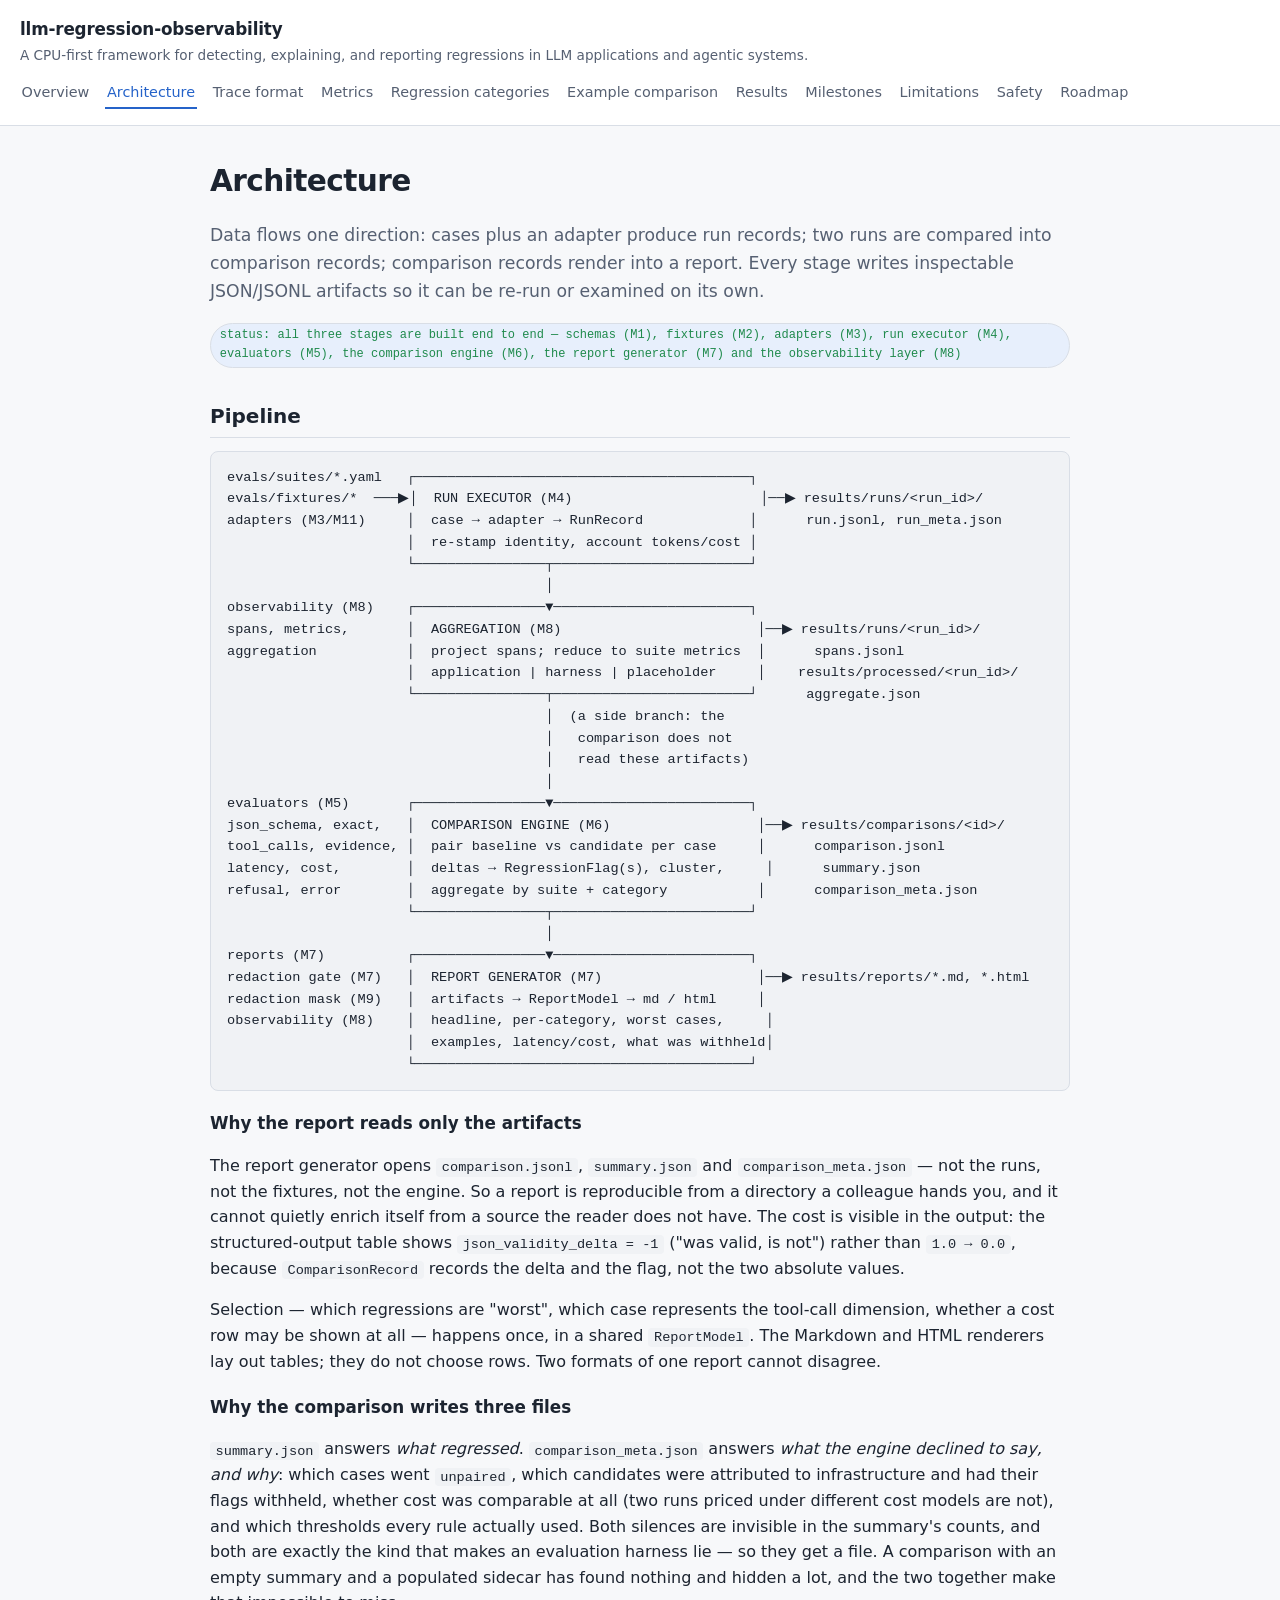
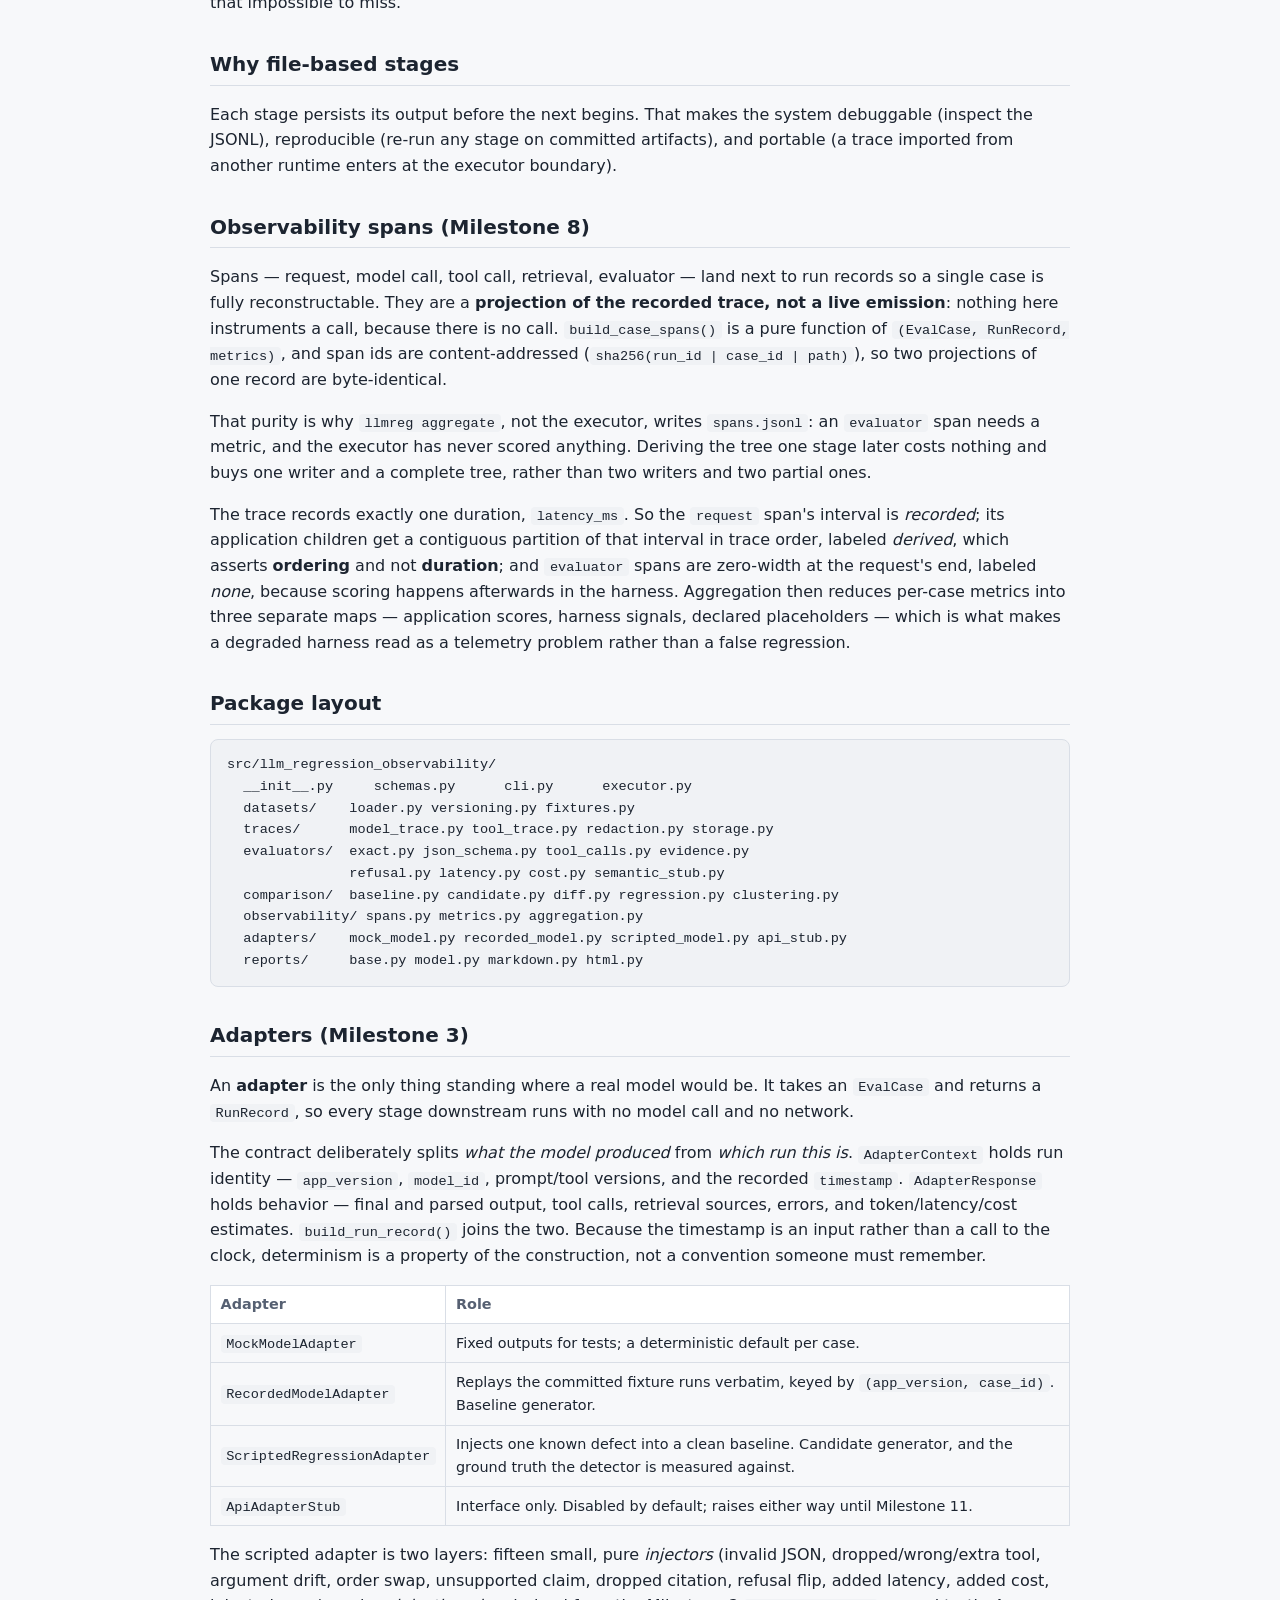
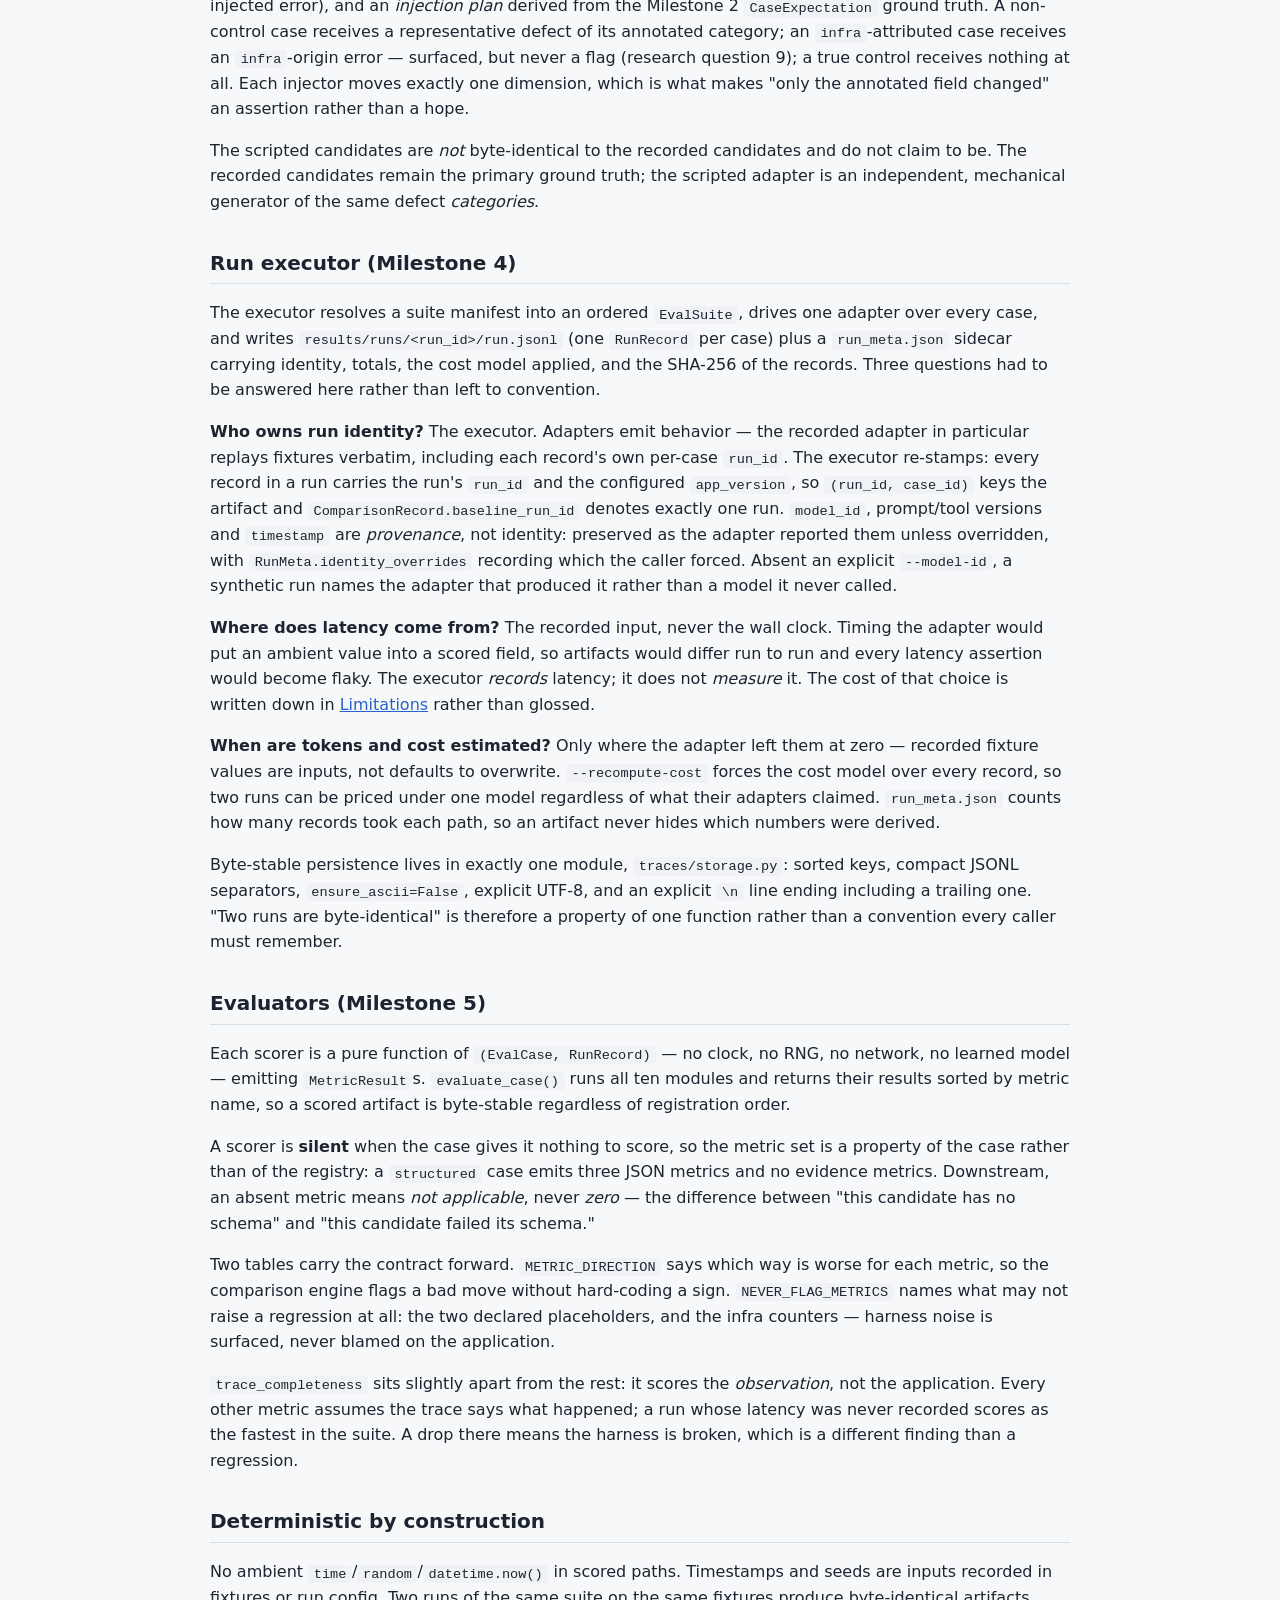
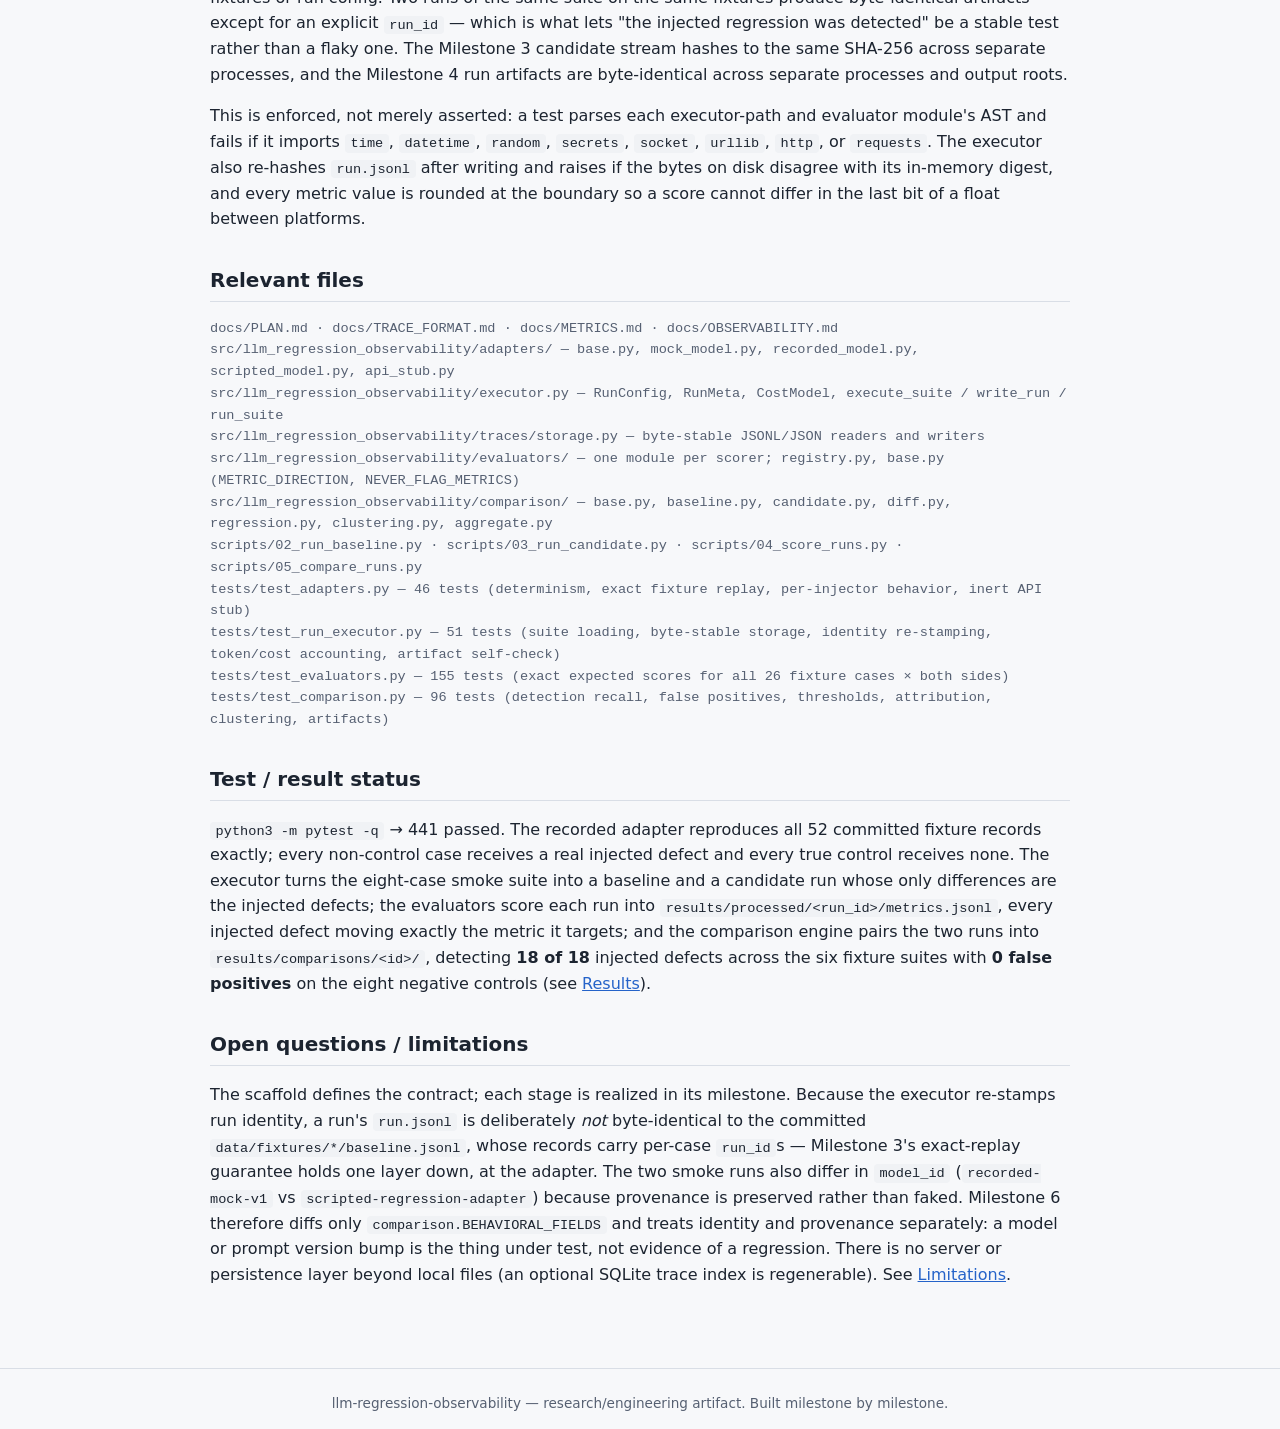
==== commit a843a329: "Milestone 8: observability (a run as spans; the harness kept out of the scores) Projects each run in" ====
--- a/site/architecture.html
+++ b/site/architecture.html
@@ -31,14 +31,23 @@
   render into a report. Every stage writes inspectable JSON/JSONL artifacts so it
   can be re-run or examined on its own.</p>
 
-  <p><span class="status done">status: all three stages are built end to end — schemas (M1), fixtures (M2), adapters (M3), run executor (M4), evaluators (M5), the comparison engine (M6) and the report generator (M7). Observability spans follow in Milestone 8</span></p>
+  <p><span class="status done">status: all three stages are built end to end — schemas (M1), fixtures (M2), adapters (M3), run executor (M4), evaluators (M5), the comparison engine (M6), the report generator (M7) and the observability layer (M8)</span></p>
 
   <h2>Pipeline</h2>
   <pre><code>evals/suites/*.yaml   ┌─────────────────────────────────────────┐
 evals/fixtures/*  ───▶│  RUN EXECUTOR (M4)                       │──▶ results/runs/&lt;run_id&gt;/
 adapters (M3/M11)     │  case → adapter → RunRecord             │      run.jsonl, run_meta.json
-                      │  re-stamp identity, account tokens/cost │      (spans.jsonl: M8)
+                      │  re-stamp identity, account tokens/cost │
                       └────────────────┬────────────────────────┘
+                                       │
+observability (M8)    ┌────────────────▼────────────────────────┐
+spans, metrics,       │  AGGREGATION (M8)                        │──▶ results/runs/&lt;run_id&gt;/
+aggregation           │  project spans; reduce to suite metrics  │      spans.jsonl
+                      │  application | harness | placeholder     │    results/processed/&lt;run_id&gt;/
+                      └────────────────┬────────────────────────┘      aggregate.json
+                                       │  (a side branch: the
+                                       │   comparison does not
+                                       │   read these artifacts)
                                        │
 evaluators (M5)       ┌────────────────▼────────────────────────┐
 json_schema, exact,   │  COMPARISON ENGINE (M6)                  │──▶ results/comparisons/&lt;id&gt;/
@@ -83,9 +92,30 @@
   <p>Each stage persists its output before the next begins. That makes the system
   debuggable (inspect the JSONL), reproducible (re-run any stage on committed
   artifacts), and portable (a trace imported from another runtime enters at the
-  executor boundary). Observability spans — request, model call, tool call,
-  retrieval, evaluator — are emitted next to run records so a single case is fully
-  reconstructable.</p>
+  executor boundary).</p>
+
+  <h2>Observability spans (Milestone 8)</h2>
+  <p>Spans — request, model call, tool call, retrieval, evaluator — land next to
+  run records so a single case is fully reconstructable. They are a
+  <strong>projection of the recorded trace, not a live emission</strong>: nothing
+  here instruments a call, because there is no call. <code>build_case_spans()</code>
+  is a pure function of <code>(EvalCase, RunRecord, metrics)</code>, and span ids
+  are content-addressed (<code>sha256(run_id | case_id | path)</code>), so two
+  projections of one record are byte-identical.</p>
+  <p>That purity is why <code>llmreg aggregate</code>, not the executor, writes
+  <code>spans.jsonl</code>: an <code>evaluator</code> span needs a metric, and the
+  executor has never scored anything. Deriving the tree one stage later costs
+  nothing and buys one writer and a complete tree, rather than two writers and two
+  partial ones.</p>
+  <p>The trace records exactly one duration, <code>latency_ms</code>. So the
+  <code>request</code> span's interval is <em>recorded</em>; its application children
+  get a contiguous partition of that interval in trace order, labeled
+  <em>derived</em>, which asserts <strong>ordering</strong> and not
+  <strong>duration</strong>; and <code>evaluator</code> spans are zero-width at the
+  request's end, labeled <em>none</em>, because scoring happens afterwards in the
+  harness. Aggregation then reduces per-case metrics into three separate maps —
+  application scores, harness signals, declared placeholders — which is what makes a
+  degraded harness read as a telemetry problem rather than a false regression.</p>
 
   <h2>Package layout</h2>
   <pre><code>src/llm_regression_observability/
@@ -95,7 +125,7 @@
   evaluators/  exact.py json_schema.py tool_calls.py evidence.py
                refusal.py latency.py cost.py semantic_stub.py
   comparison/  baseline.py candidate.py diff.py regression.py clustering.py
-  observability/ metrics.py spans.py aggregation.py
+  observability/ spans.py metrics.py aggregation.py
   adapters/    mock_model.py recorded_model.py scripted_model.py api_stub.py
   reports/     base.py model.py markdown.py html.py</code></pre>
 
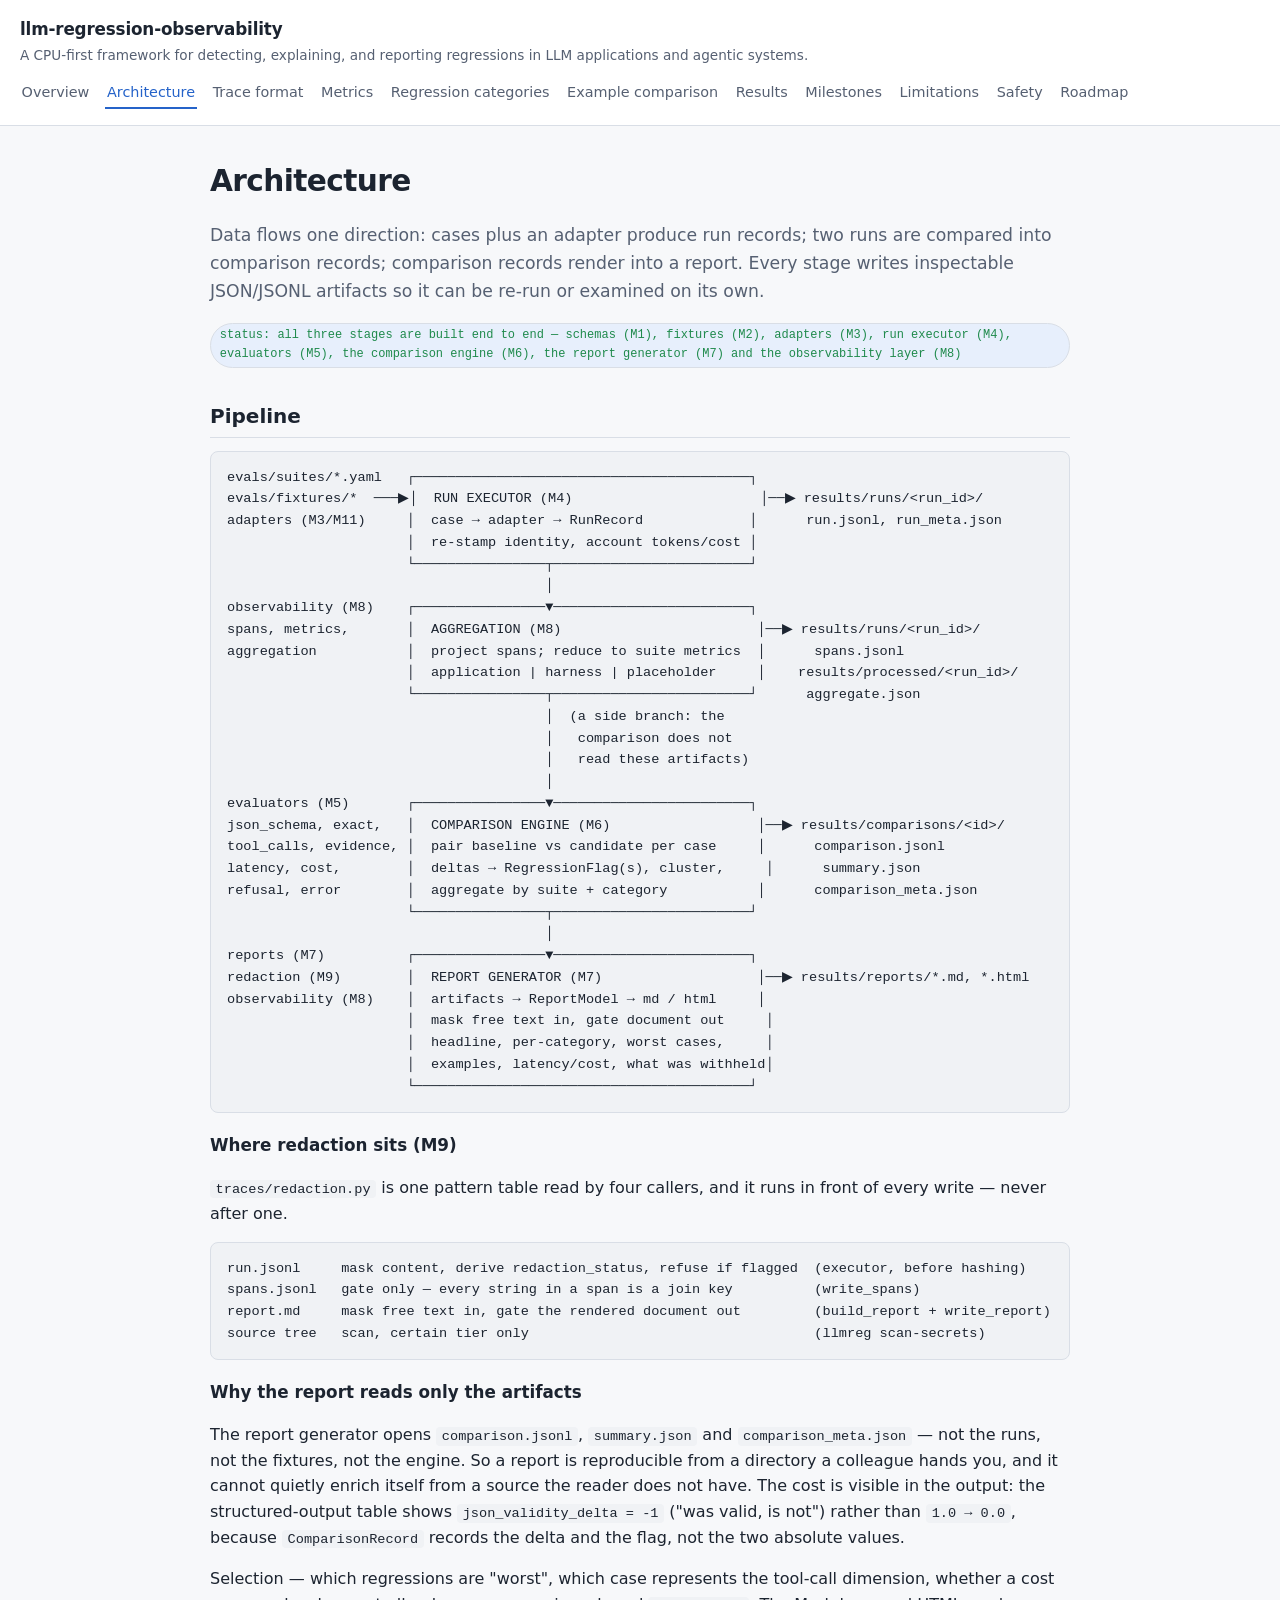
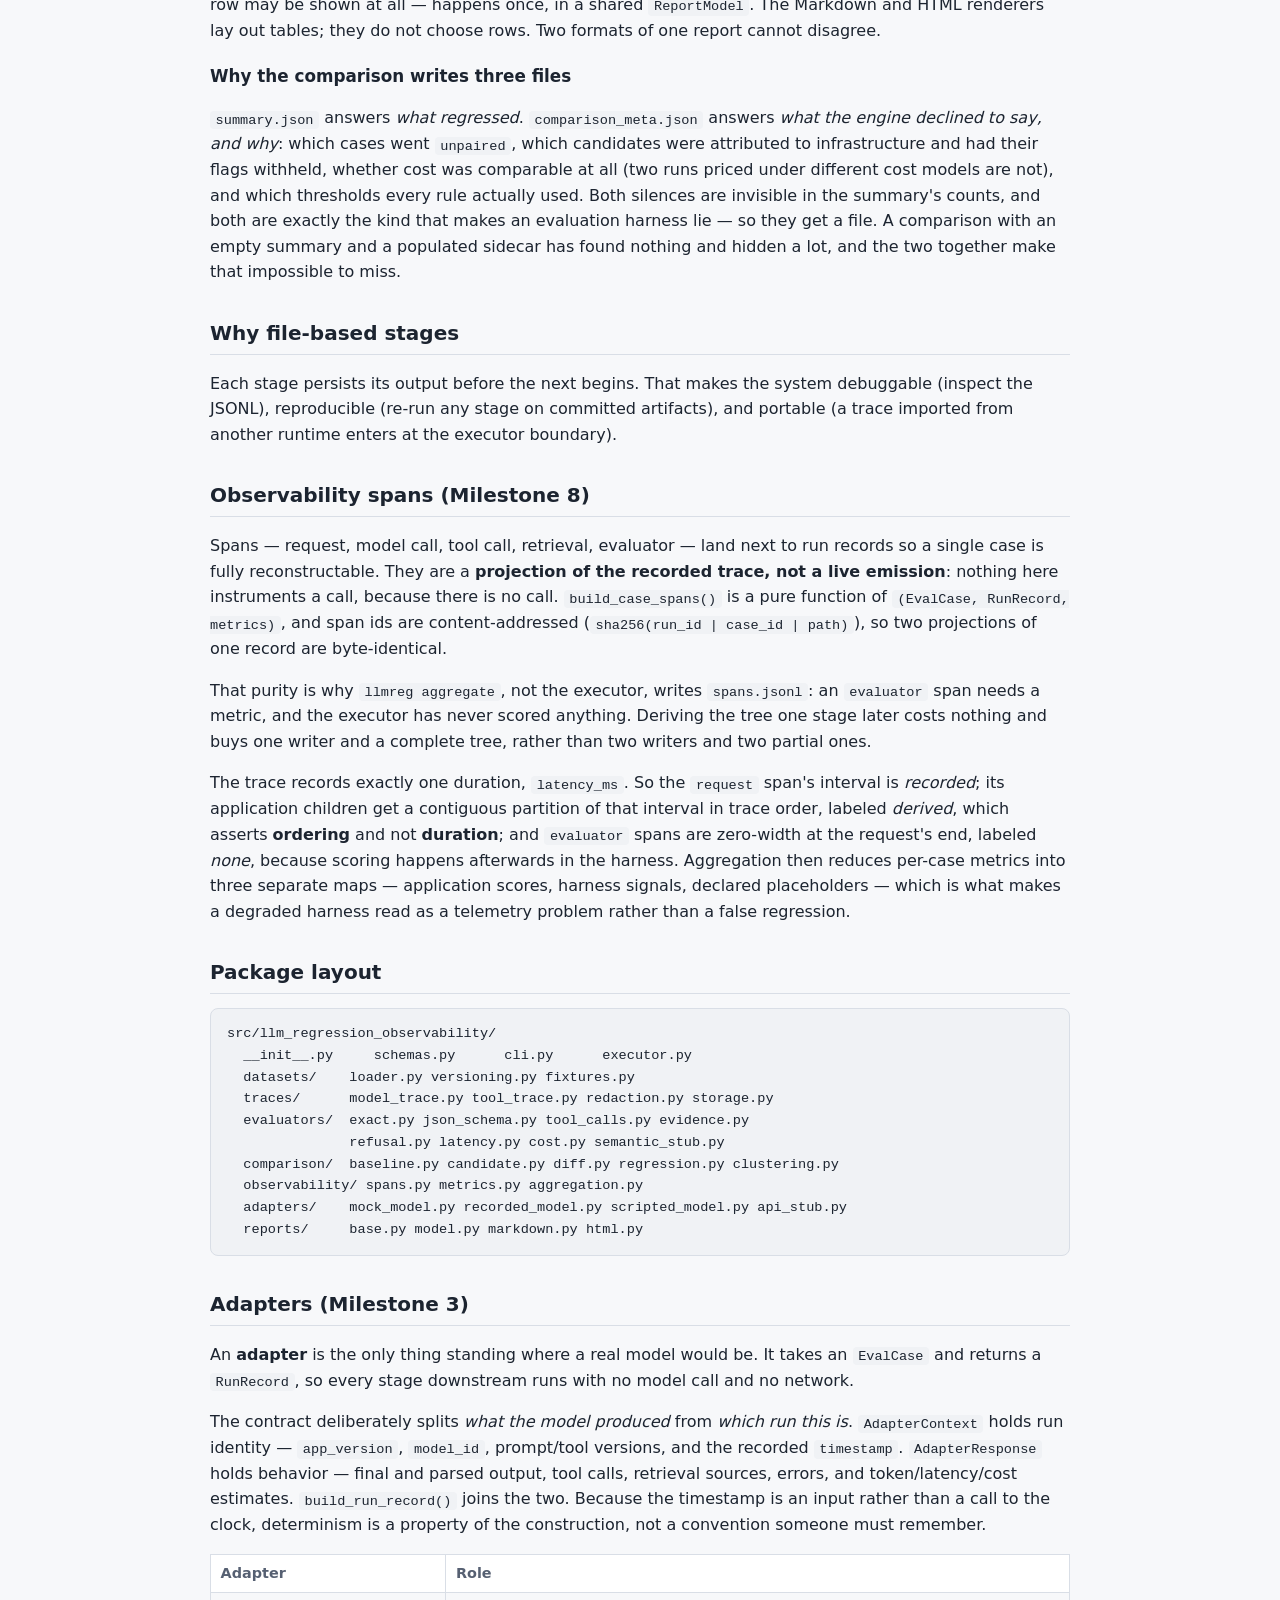
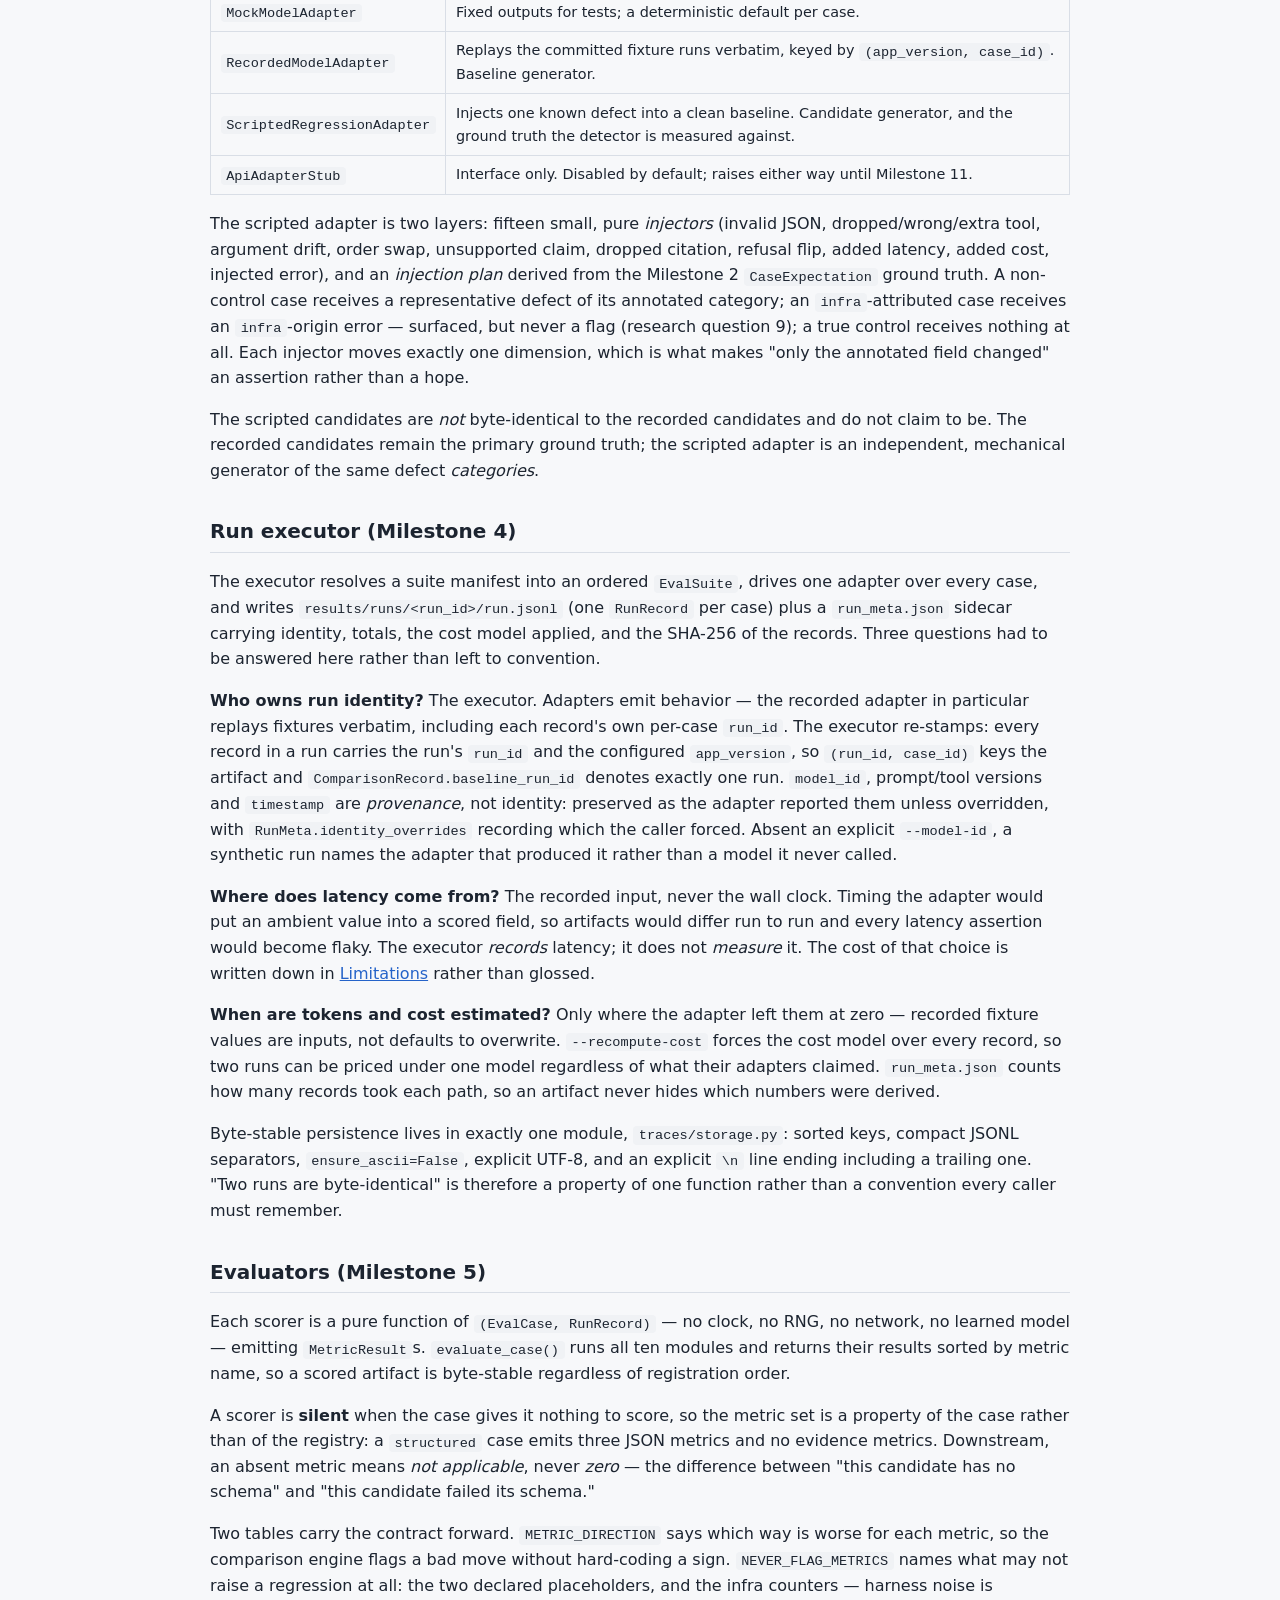
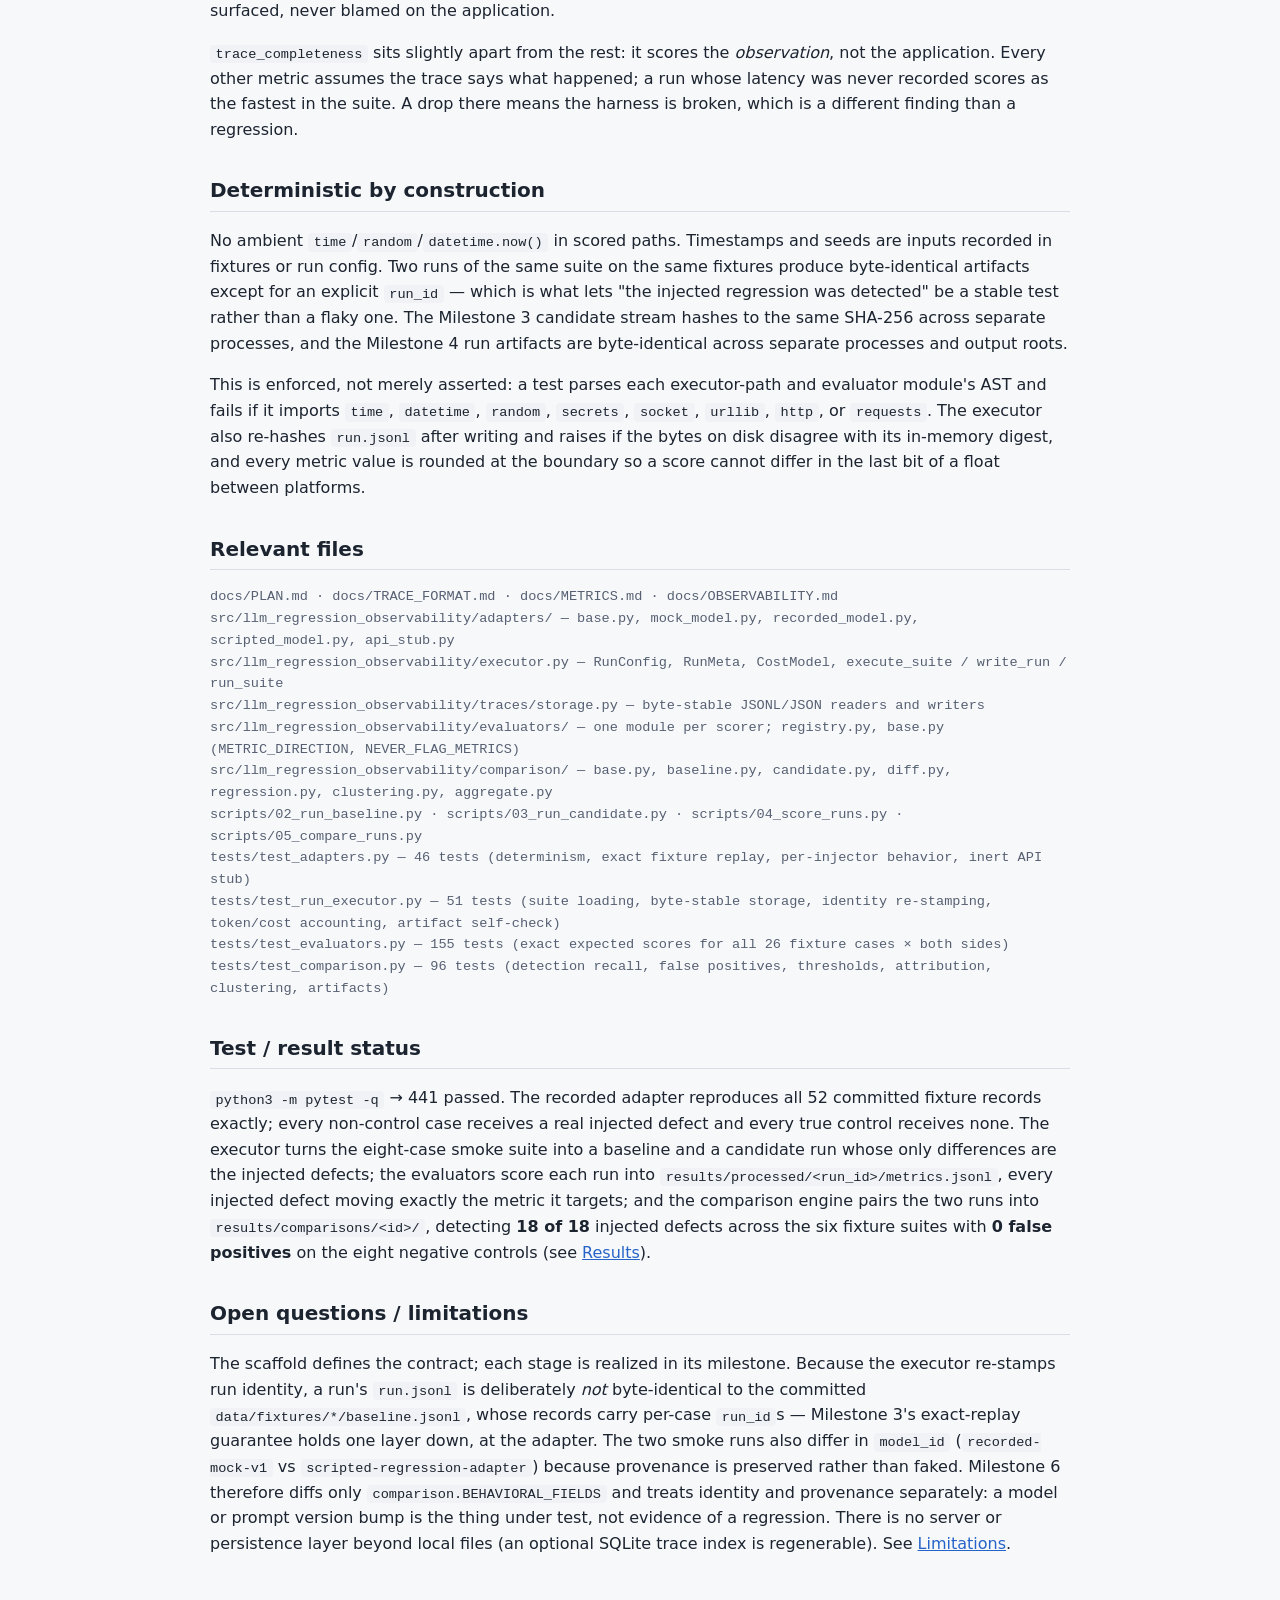
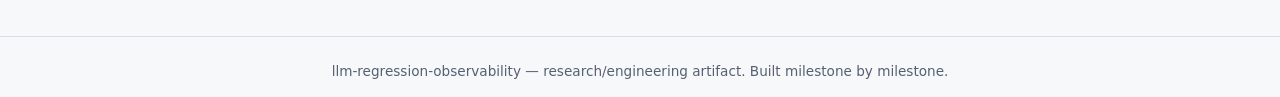
==== commit 34ddc0e6: "Milestone 9: redaction (one table; refuse on evidence, mask on suspicion) Nothing credential-like or" ====
--- a/site/architecture.html
+++ b/site/architecture.html
@@ -57,11 +57,20 @@
                       └────────────────┬────────────────────────┘
                                        │
 reports (M7)          ┌────────────────▼────────────────────────┐
-redaction gate (M7)   │  REPORT GENERATOR (M7)                   │──▶ results/reports/*.md, *.html
-redaction mask (M9)   │  artifacts → ReportModel → md / html     │
-observability (M8)    │  headline, per-category, worst cases,     │
+redaction (M9)        │  REPORT GENERATOR (M7)                   │──▶ results/reports/*.md, *.html
+observability (M8)    │  artifacts → ReportModel → md / html     │
+                      │  mask free text in, gate document out     │
+                      │  headline, per-category, worst cases,     │
                       │  examples, latency/cost, what was withheld│
                       └─────────────────────────────────────────┘</code></pre>
+
+  <h3>Where redaction sits (M9)</h3>
+  <p><code>traces/redaction.py</code> is one pattern table read by four callers, and it
+  runs in front of every write — never after one.</p>
+  <pre><code>run.jsonl     mask content, derive redaction_status, refuse if flagged  (executor, before hashing)
+spans.jsonl   gate only — every string in a span is a join key          (write_spans)
+report.md     mask free text in, gate the rendered document out         (build_report + write_report)
+source tree   scan, certain tier only                                   (llmreg scan-secrets)</code></pre>
 
   <h3>Why the report reads only the artifacts</h3>
   <p>The report generator opens <code>comparison.jsonl</code>,
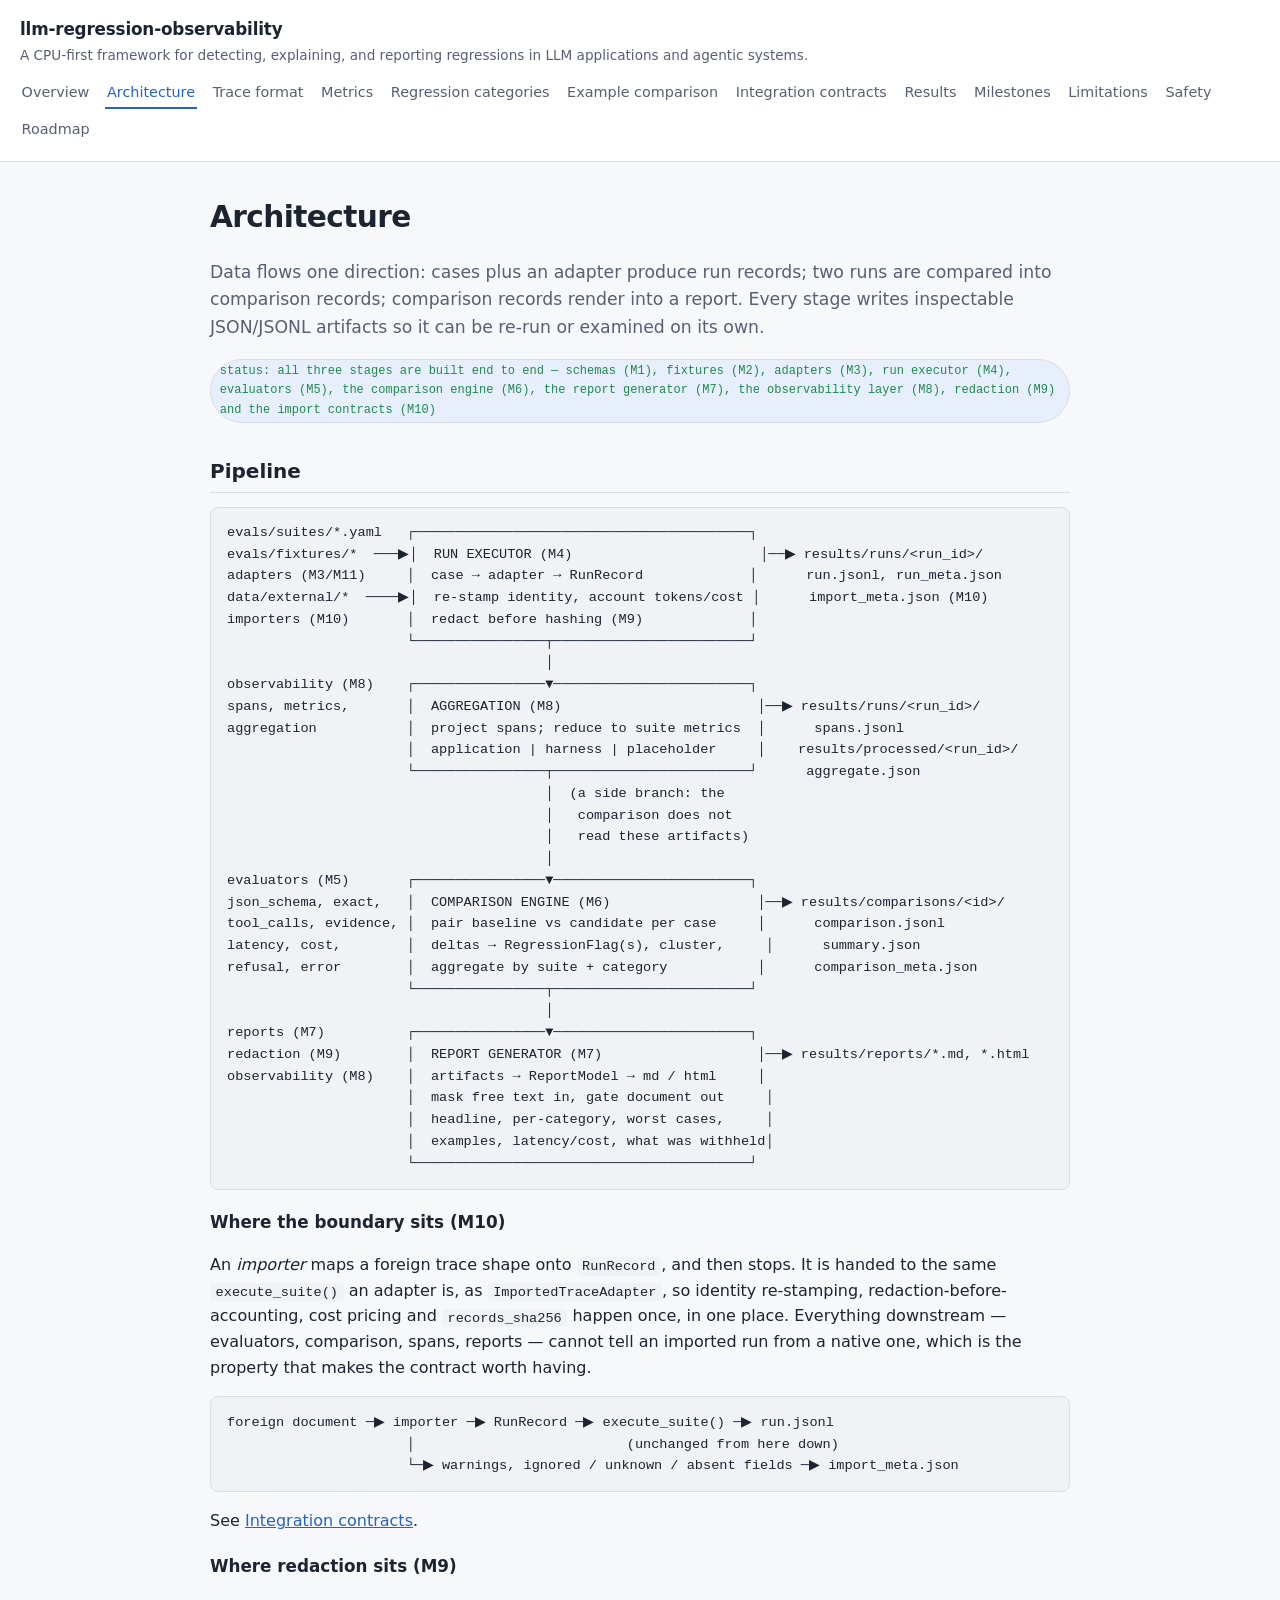
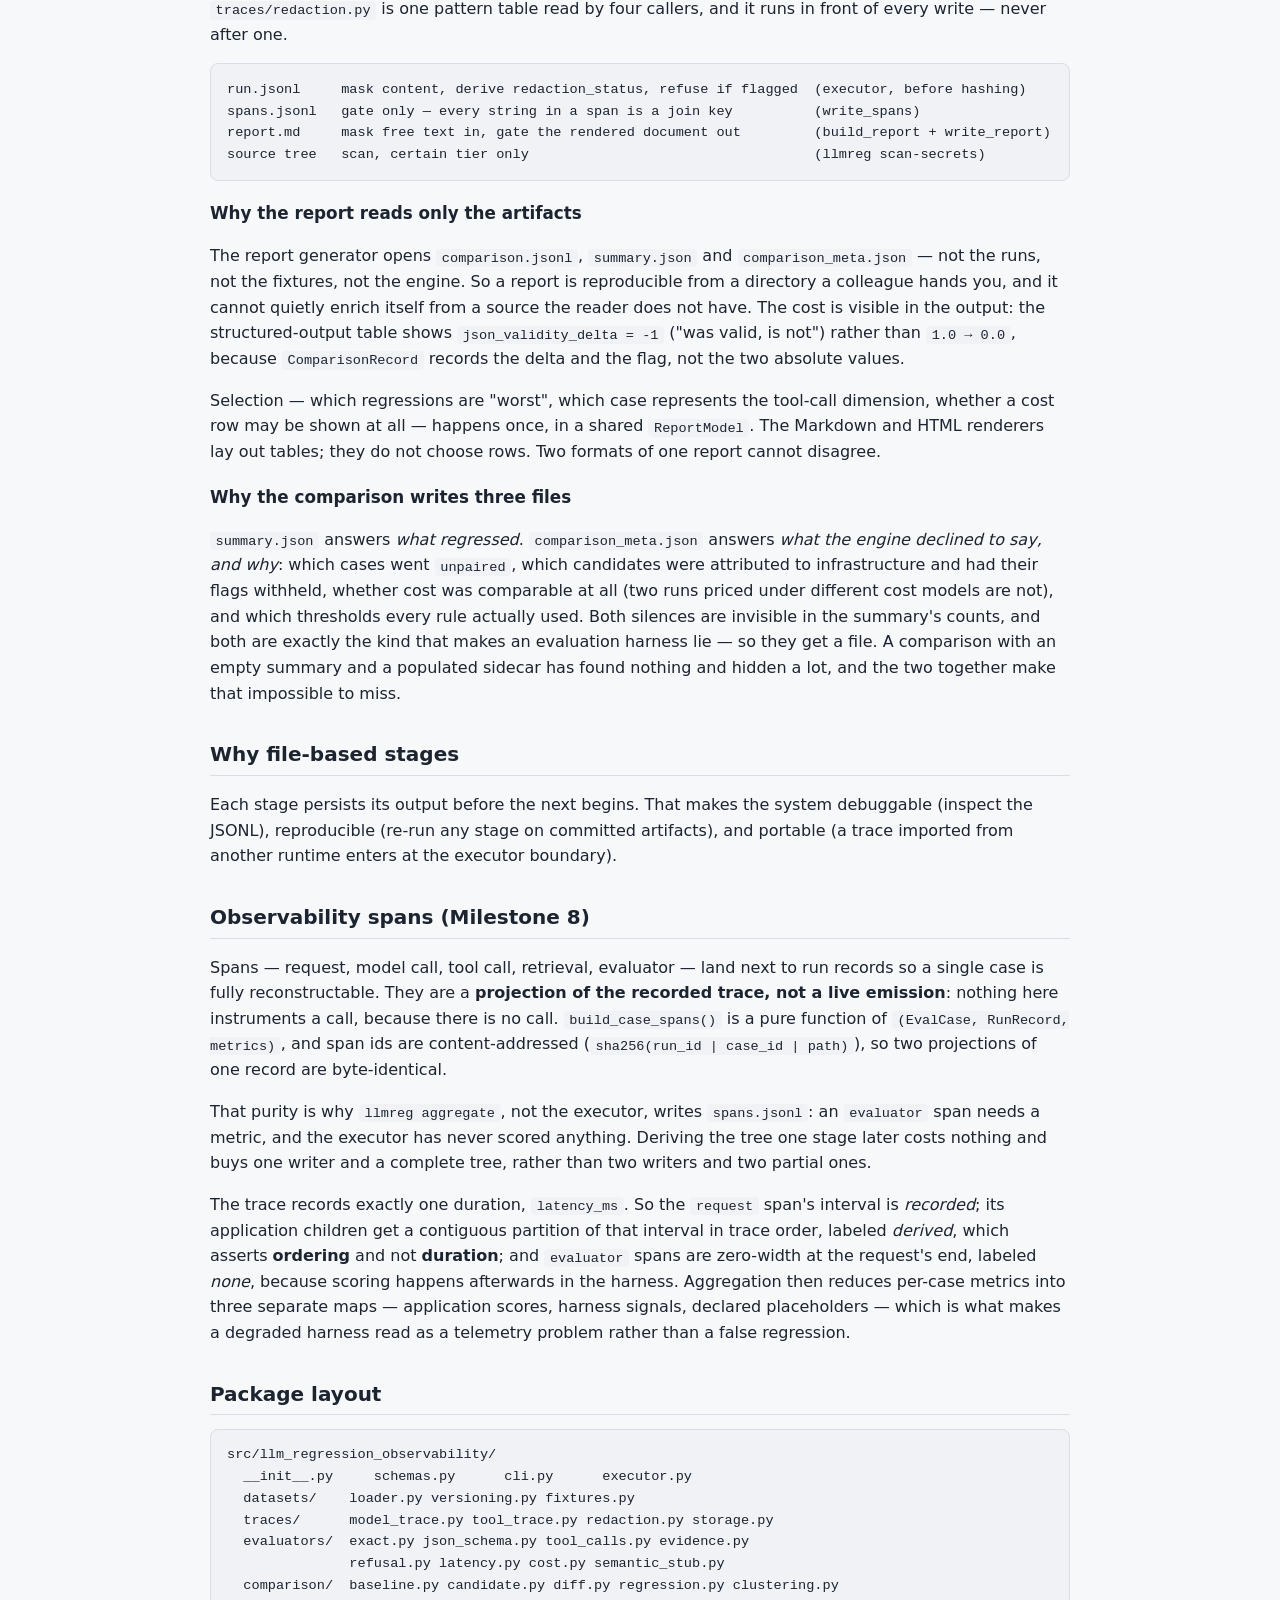
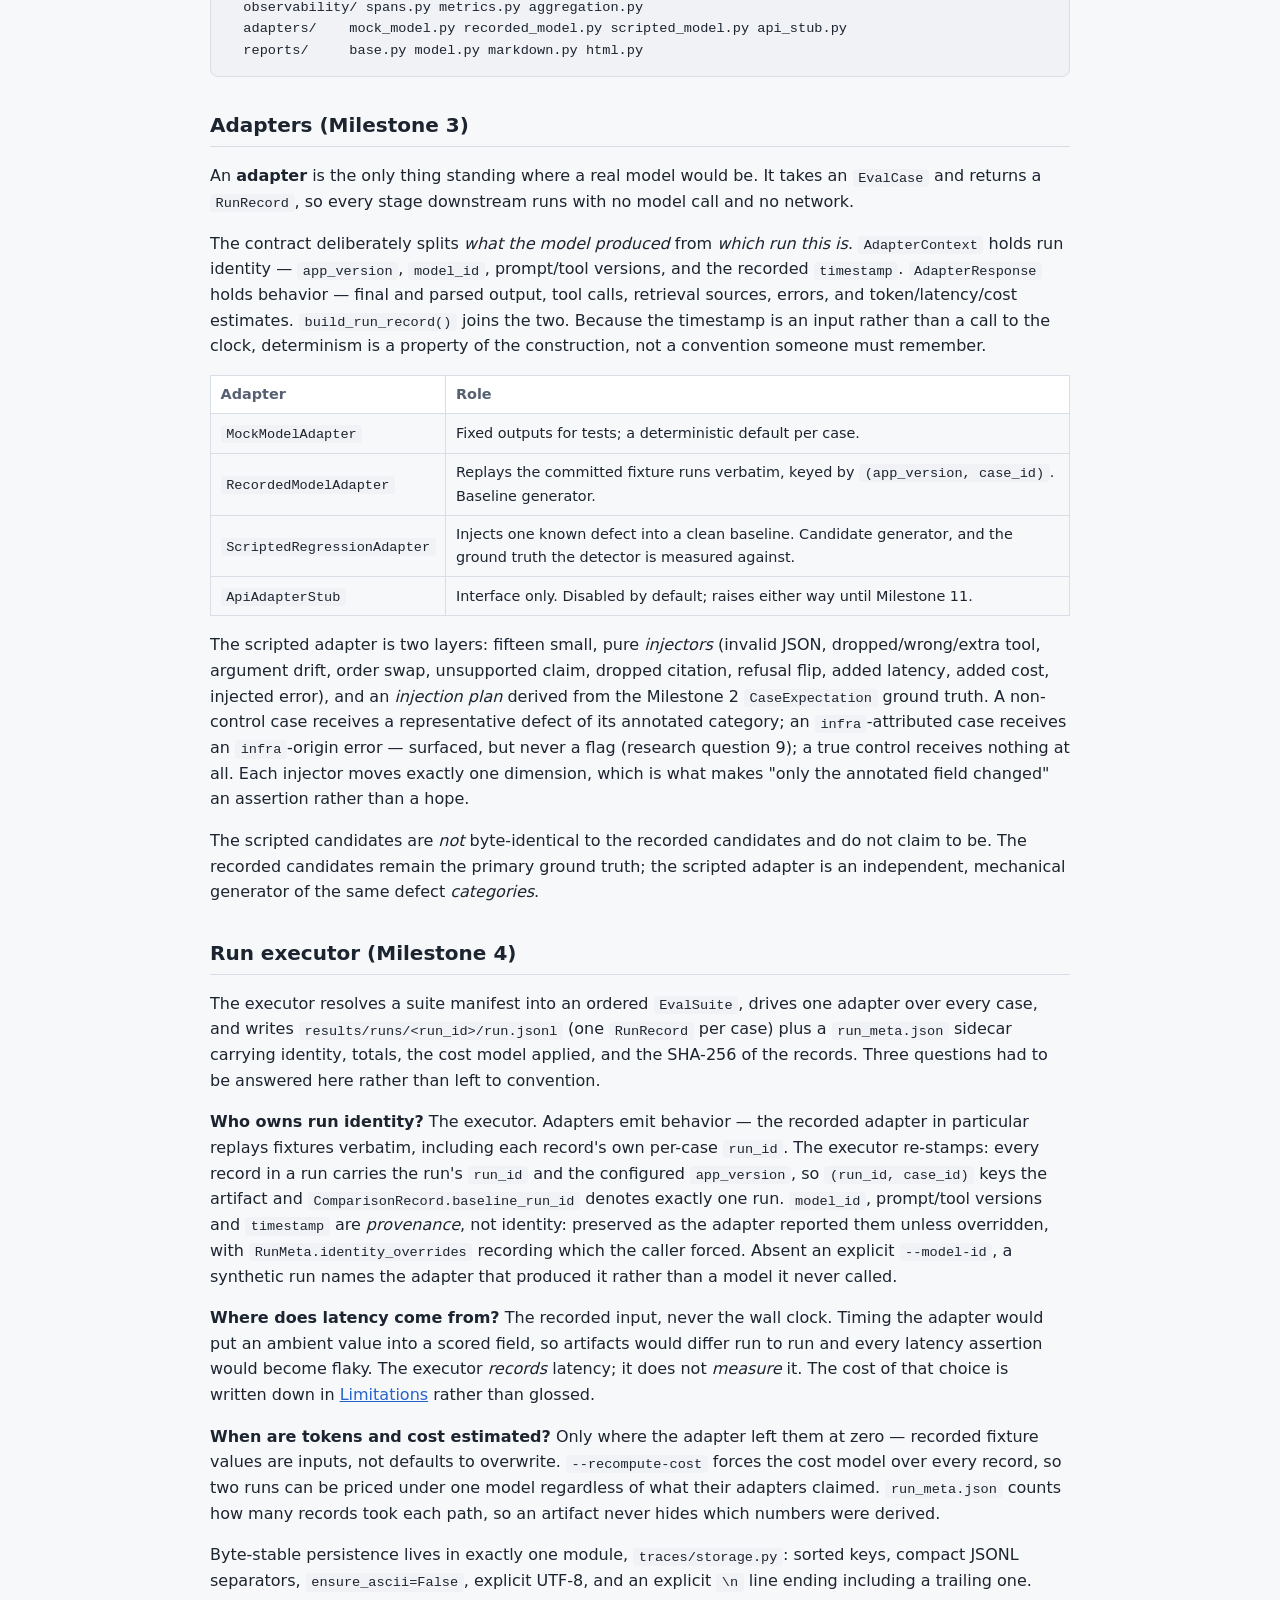
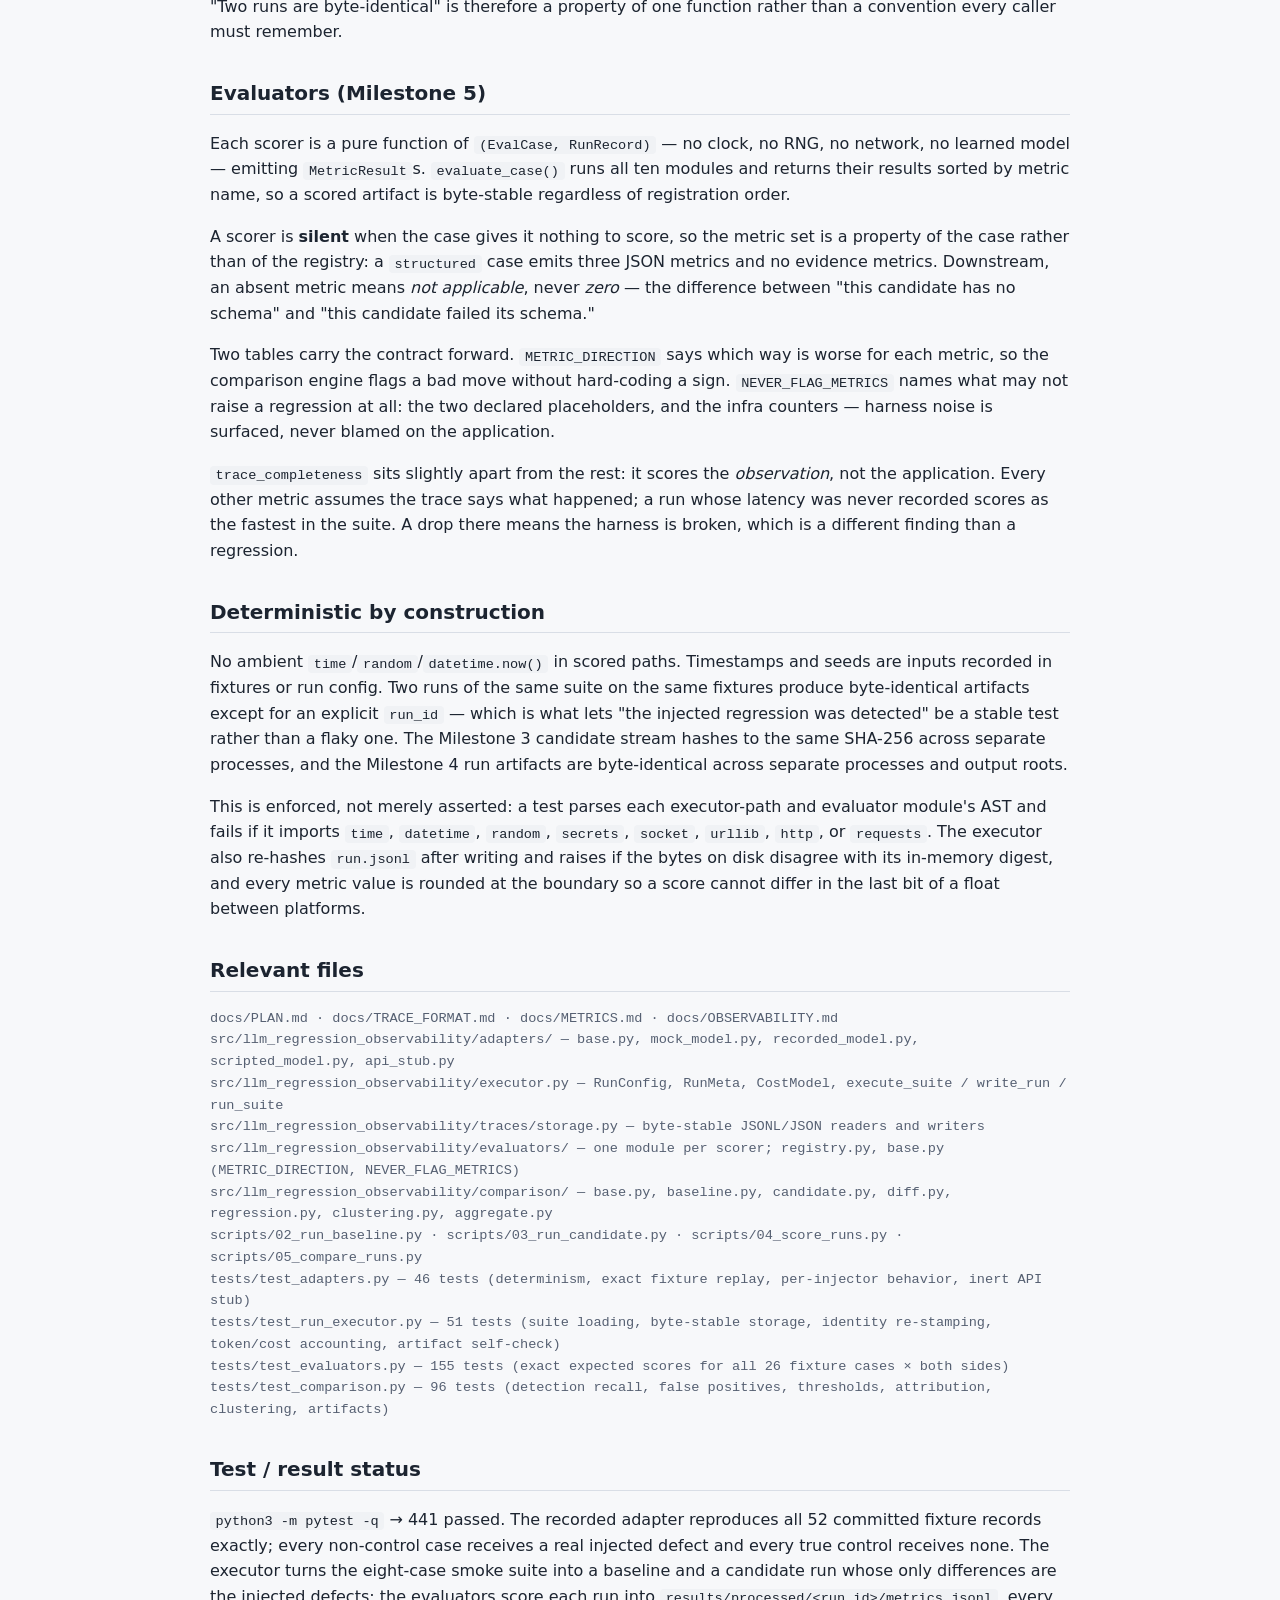
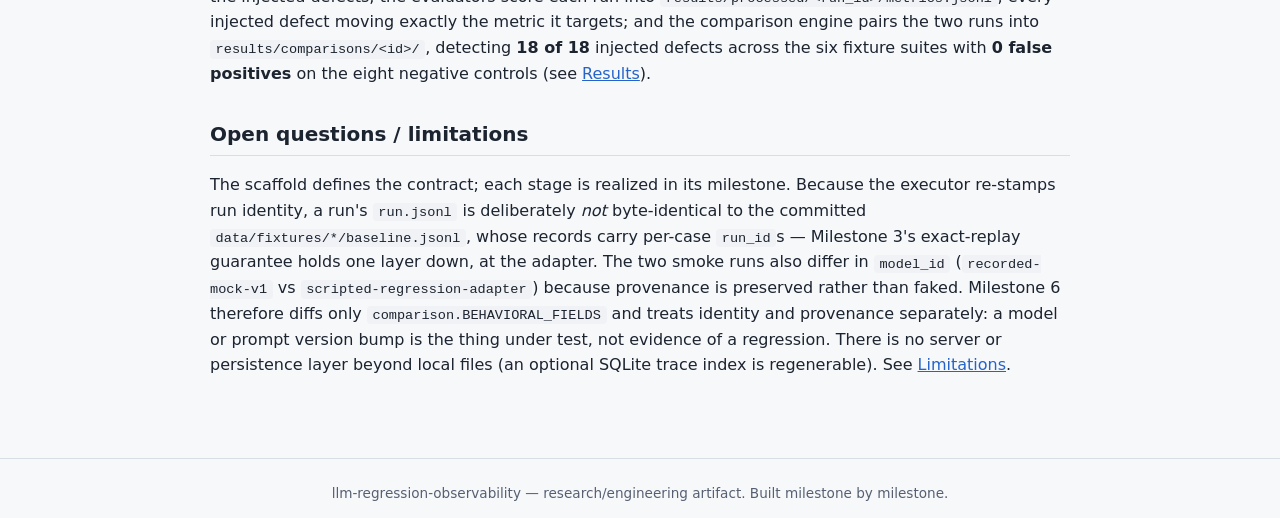
==== commit 0dd0ad5a: "Milestone 10: integration contracts (import/export for sibling traces) Versioned trace import/export" ====
--- a/site/architecture.html
+++ b/site/architecture.html
@@ -17,6 +17,7 @@
     <a href="metrics.html">Metrics</a>
     <a href="regression-categories.html">Regression categories</a>
     <a href="example-comparison.html">Example comparison</a>
+    <a href="integration-contracts.html">Integration contracts</a>
     <a href="results.html">Results</a>
     <a href="milestones.html">Milestones</a>
     <a href="limitations.html">Limitations</a>
@@ -31,13 +32,14 @@
   render into a report. Every stage writes inspectable JSON/JSONL artifacts so it
   can be re-run or examined on its own.</p>
 
-  <p><span class="status done">status: all three stages are built end to end — schemas (M1), fixtures (M2), adapters (M3), run executor (M4), evaluators (M5), the comparison engine (M6), the report generator (M7) and the observability layer (M8)</span></p>
+  <p><span class="status done">status: all three stages are built end to end — schemas (M1), fixtures (M2), adapters (M3), run executor (M4), evaluators (M5), the comparison engine (M6), the report generator (M7), the observability layer (M8), redaction (M9) and the import contracts (M10)</span></p>
 
   <h2>Pipeline</h2>
   <pre><code>evals/suites/*.yaml   ┌─────────────────────────────────────────┐
 evals/fixtures/*  ───▶│  RUN EXECUTOR (M4)                       │──▶ results/runs/&lt;run_id&gt;/
 adapters (M3/M11)     │  case → adapter → RunRecord             │      run.jsonl, run_meta.json
-                      │  re-stamp identity, account tokens/cost │
+data/external/*  ────▶│  re-stamp identity, account tokens/cost │      import_meta.json (M10)
+importers (M10)       │  redact before hashing (M9)             │
                       └────────────────┬────────────────────────┘
                                        │
 observability (M8)    ┌────────────────▼────────────────────────┐
@@ -64,6 +66,18 @@
                       │  examples, latency/cost, what was withheld│
                       └─────────────────────────────────────────┘</code></pre>
 
+  <h3>Where the boundary sits (M10)</h3>
+  <p>An <em>importer</em> maps a foreign trace shape onto <code>RunRecord</code>, and
+  then stops. It is handed to the same <code>execute_suite()</code> an adapter is, as
+  <code>ImportedTraceAdapter</code>, so identity re-stamping, redaction-before-accounting,
+  cost pricing and <code>records_sha256</code> happen once, in one place. Everything
+  downstream — evaluators, comparison, spans, reports — cannot tell an imported run
+  from a native one, which is the property that makes the contract worth having.</p>
+  <pre><code>foreign document ─▶ importer ─▶ RunRecord ─▶ execute_suite() ─▶ run.jsonl
+                      │                          (unchanged from here down)
+                      └─▶ warnings, ignored / unknown / absent fields ─▶ import_meta.json</code></pre>
+  <p>See <a href="integration-contracts.html">Integration contracts</a>.</p>
+
   <h3>Where redaction sits (M9)</h3>
   <p><code>traces/redaction.py</code> is one pattern table read by four callers, and it
   runs in front of every write — never after one.</p>
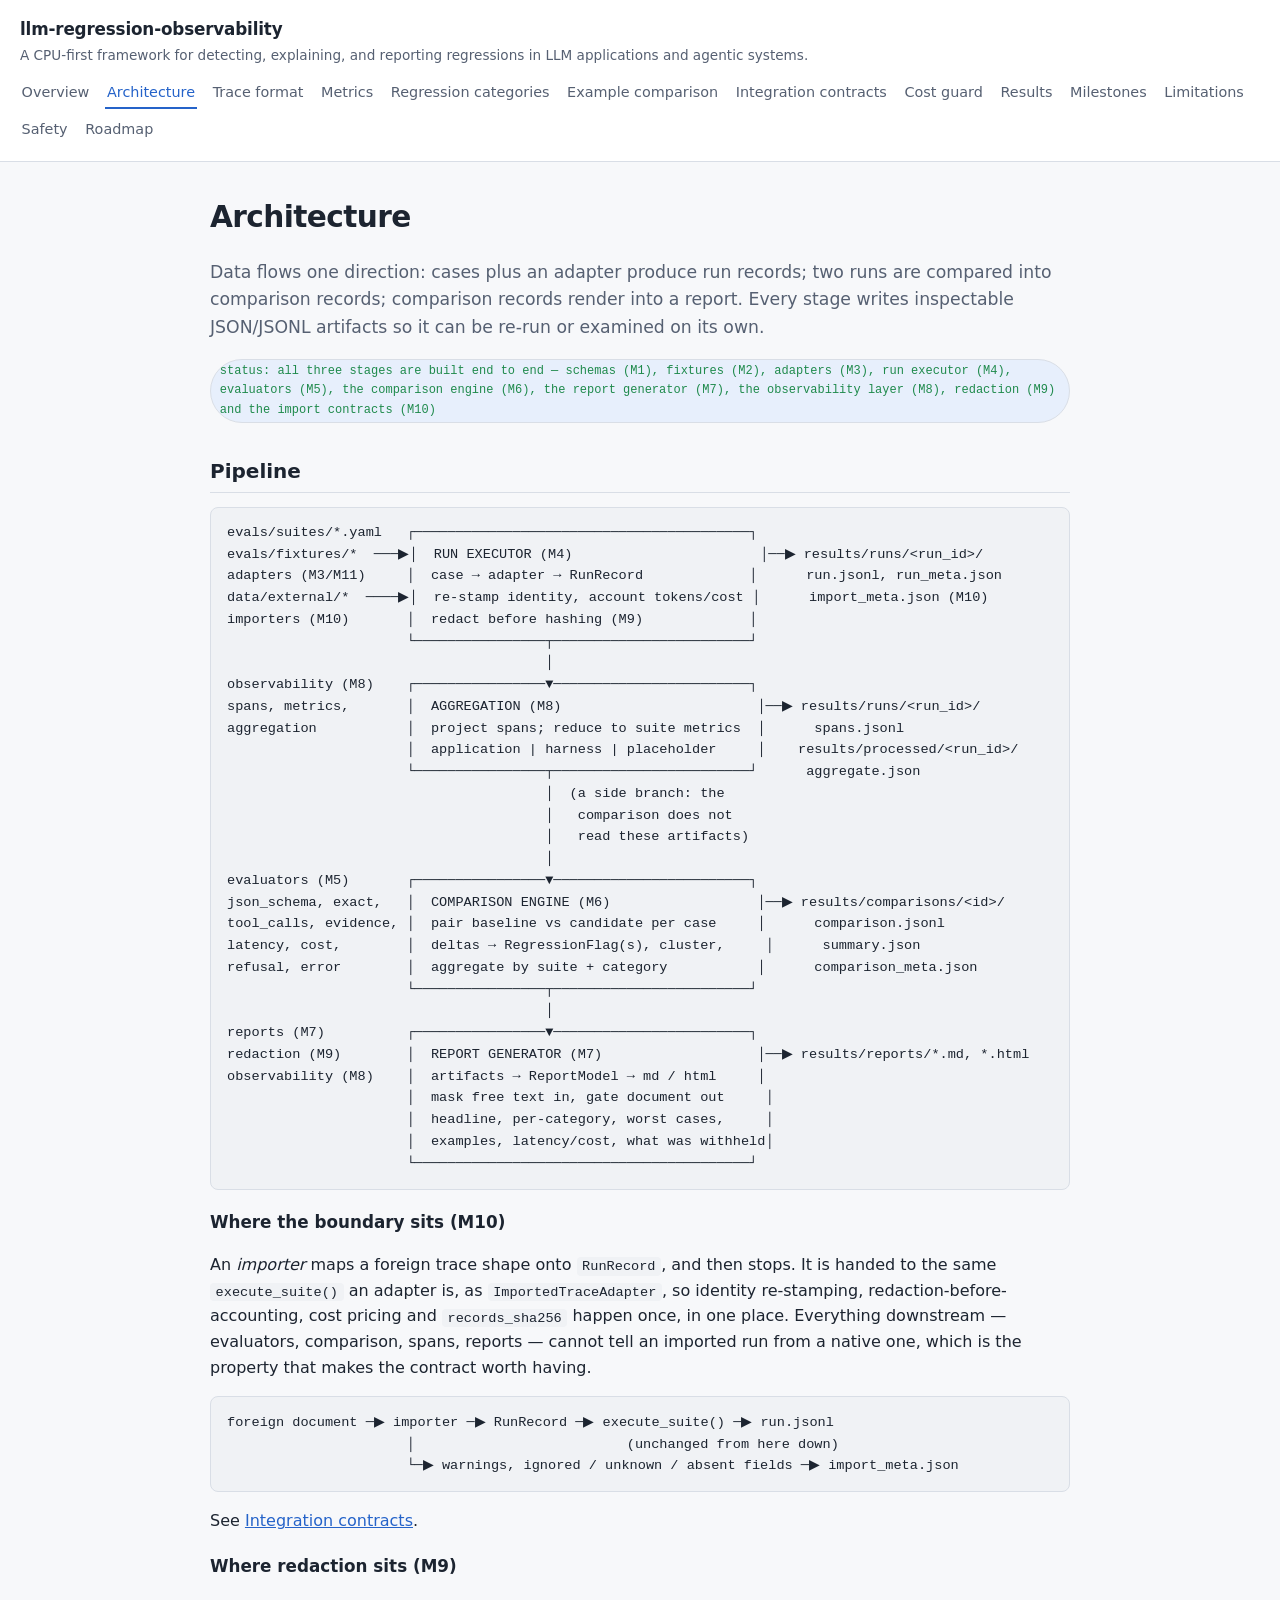
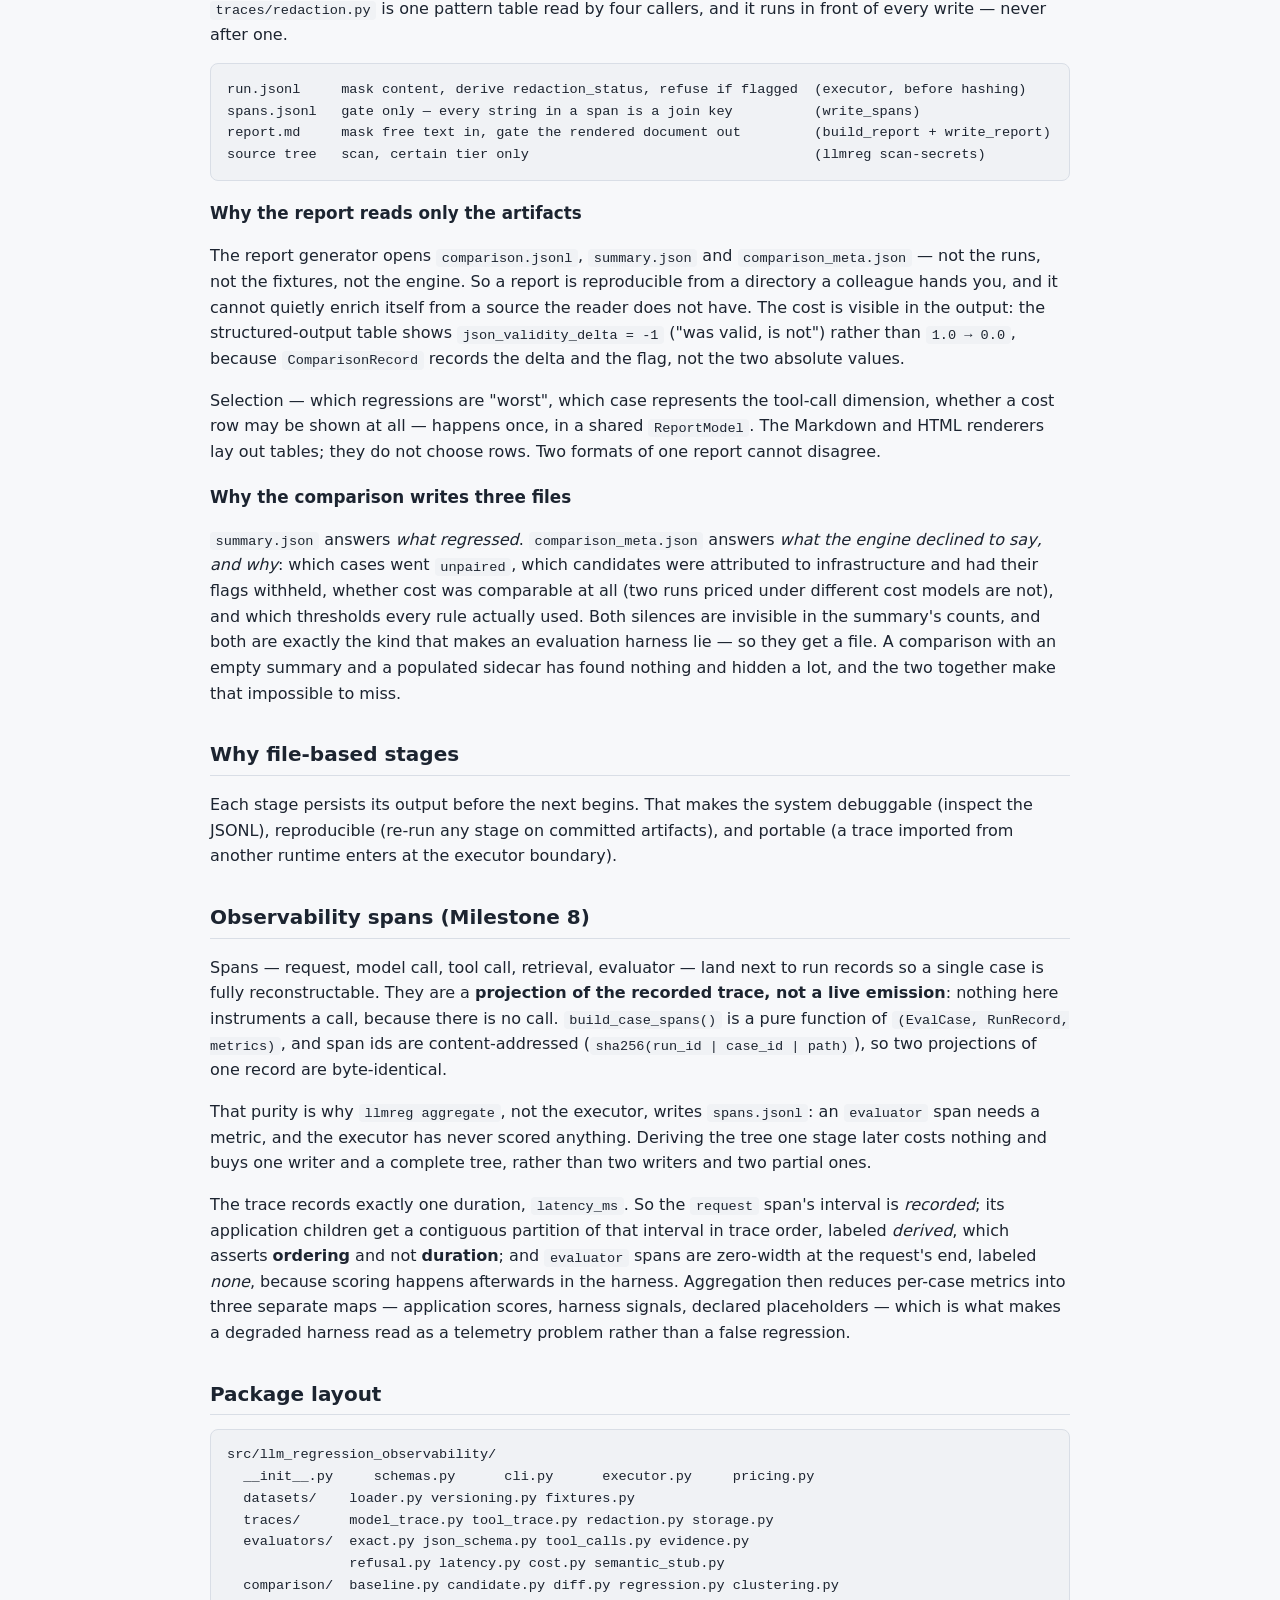
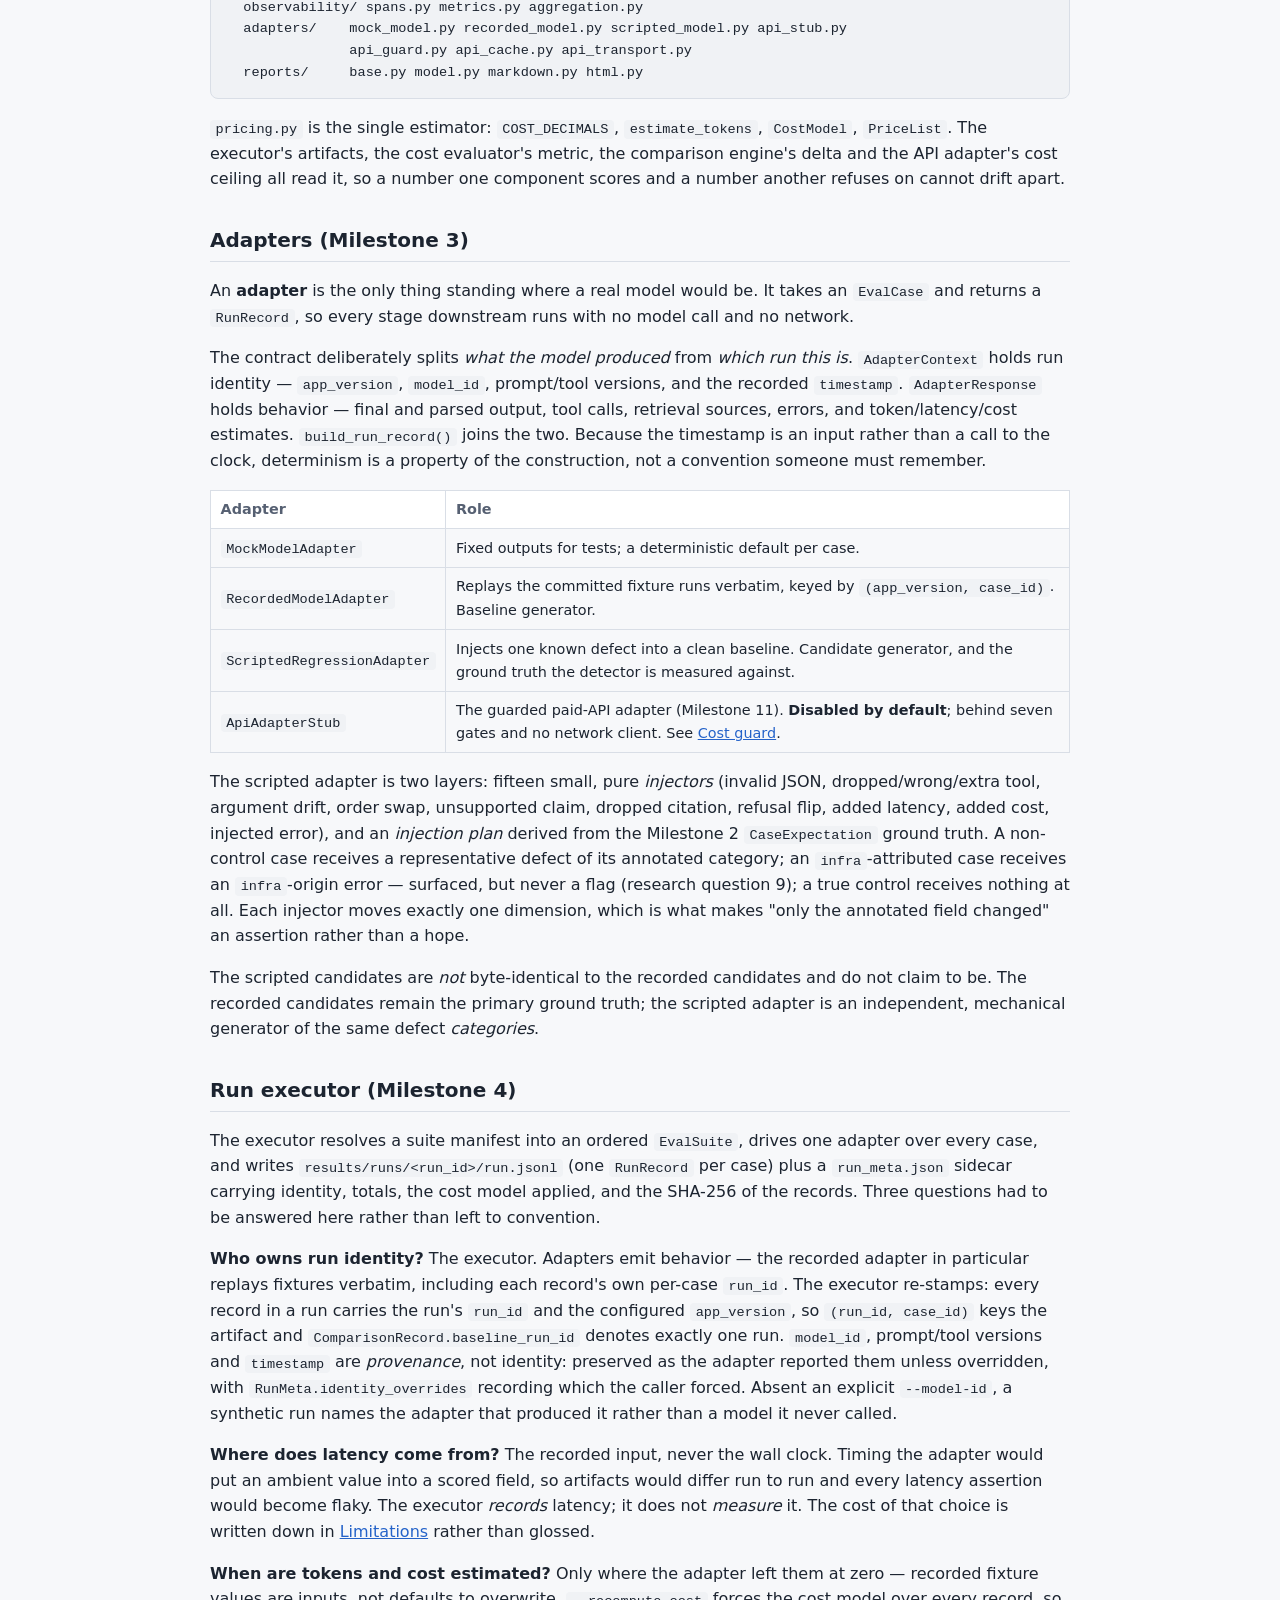
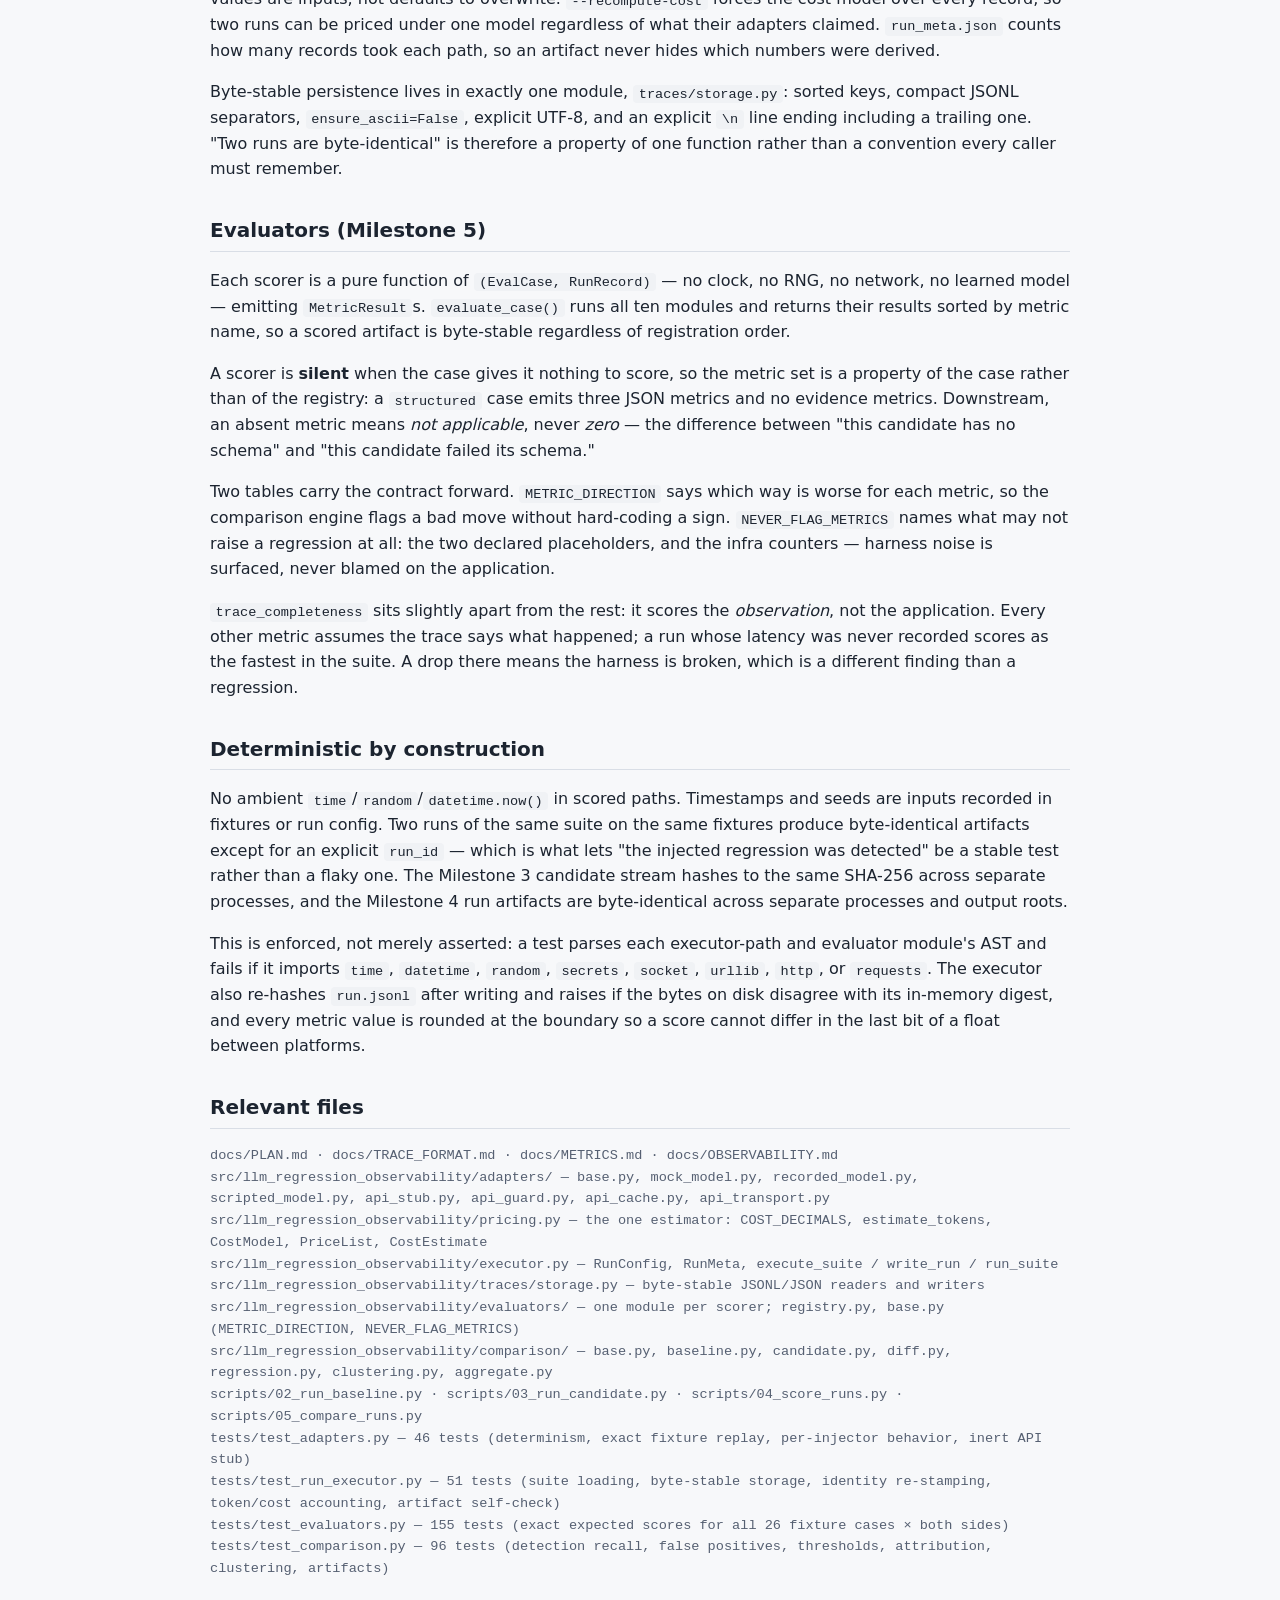
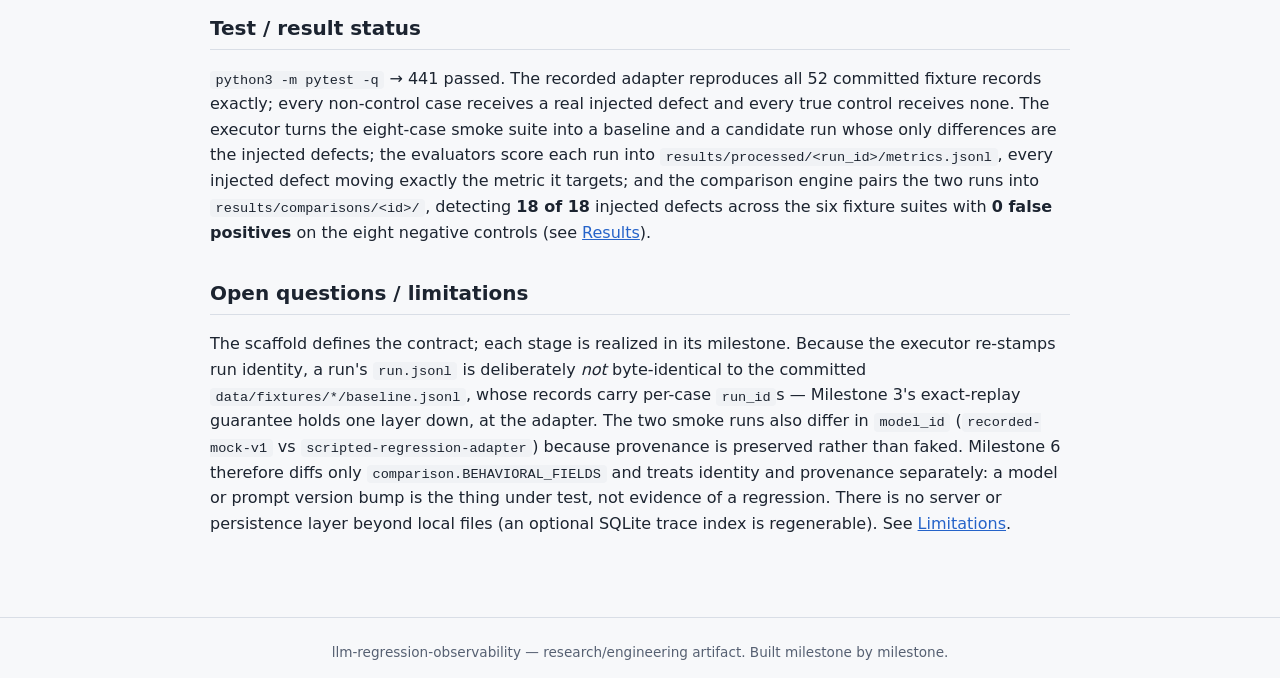
==== commit 979bf676: "Milestone 11: cost guard (five protections, and no network client to guard) ApiAdapterStub becomes t" ====
--- a/site/architecture.html
+++ b/site/architecture.html
@@ -18,6 +18,7 @@
     <a href="regression-categories.html">Regression categories</a>
     <a href="example-comparison.html">Example comparison</a>
     <a href="integration-contracts.html">Integration contracts</a>
+    <a href="cost-guard.html">Cost guard</a>
     <a href="results.html">Results</a>
     <a href="milestones.html">Milestones</a>
     <a href="limitations.html">Limitations</a>
@@ -142,7 +143,7 @@
 
   <h2>Package layout</h2>
   <pre><code>src/llm_regression_observability/
-  __init__.py     schemas.py      cli.py      executor.py
+  __init__.py     schemas.py      cli.py      executor.py     pricing.py
   datasets/    loader.py versioning.py fixtures.py
   traces/      model_trace.py tool_trace.py redaction.py storage.py
   evaluators/  exact.py json_schema.py tool_calls.py evidence.py
@@ -150,7 +151,14 @@
   comparison/  baseline.py candidate.py diff.py regression.py clustering.py
   observability/ spans.py metrics.py aggregation.py
   adapters/    mock_model.py recorded_model.py scripted_model.py api_stub.py
+               api_guard.py api_cache.py api_transport.py
   reports/     base.py model.py markdown.py html.py</code></pre>
+
+  <p><code>pricing.py</code> is the single estimator: <code>COST_DECIMALS</code>,
+  <code>estimate_tokens</code>, <code>CostModel</code>, <code>PriceList</code>. The
+  executor's artifacts, the cost evaluator's metric, the comparison engine's delta
+  and the API adapter's cost ceiling all read it, so a number one component scores
+  and a number another refuses on cannot drift apart.</p>
 
   <h2>Adapters (Milestone 3)</h2>
   <p>An <strong>adapter</strong> is the only thing standing where a real model
@@ -171,7 +179,7 @@
     <tr><td><code>MockModelAdapter</code></td><td>Fixed outputs for tests; a deterministic default per case.</td></tr>
     <tr><td><code>RecordedModelAdapter</code></td><td>Replays the committed fixture runs verbatim, keyed by <code>(app_version, case_id)</code>. Baseline generator.</td></tr>
     <tr><td><code>ScriptedRegressionAdapter</code></td><td>Injects one known defect into a clean baseline. Candidate generator, and the ground truth the detector is measured against.</td></tr>
-    <tr><td><code>ApiAdapterStub</code></td><td>Interface only. Disabled by default; raises either way until Milestone 11.</td></tr>
+    <tr><td><code>ApiAdapterStub</code></td><td>The guarded paid-API adapter (Milestone 11). <strong>Disabled by default</strong>; behind seven gates and no network client. See <a href="cost-guard.html">Cost guard</a>.</td></tr>
   </table>
 
   <p>The scripted adapter is two layers: fifteen small, pure <em>injectors</em>
@@ -279,8 +287,9 @@
   <h2>Relevant files</h2>
   <ul class="files">
     <li>docs/PLAN.md · docs/TRACE_FORMAT.md · docs/METRICS.md · docs/OBSERVABILITY.md</li>
-    <li>src/llm_regression_observability/adapters/ — base.py, mock_model.py, recorded_model.py, scripted_model.py, api_stub.py</li>
-    <li>src/llm_regression_observability/executor.py — RunConfig, RunMeta, CostModel, execute_suite / write_run / run_suite</li>
+    <li>src/llm_regression_observability/adapters/ — base.py, mock_model.py, recorded_model.py, scripted_model.py, api_stub.py, api_guard.py, api_cache.py, api_transport.py</li>
+    <li>src/llm_regression_observability/pricing.py — the one estimator: COST_DECIMALS, estimate_tokens, CostModel, PriceList, CostEstimate</li>
+    <li>src/llm_regression_observability/executor.py — RunConfig, RunMeta, execute_suite / write_run / run_suite</li>
     <li>src/llm_regression_observability/traces/storage.py — byte-stable JSONL/JSON readers and writers</li>
     <li>src/llm_regression_observability/evaluators/ — one module per scorer; registry.py, base.py (METRIC_DIRECTION, NEVER_FLAG_METRICS)</li>
     <li>src/llm_regression_observability/comparison/ — base.py, baseline.py, candidate.py, diff.py, regression.py, clustering.py, aggregate.py</li>
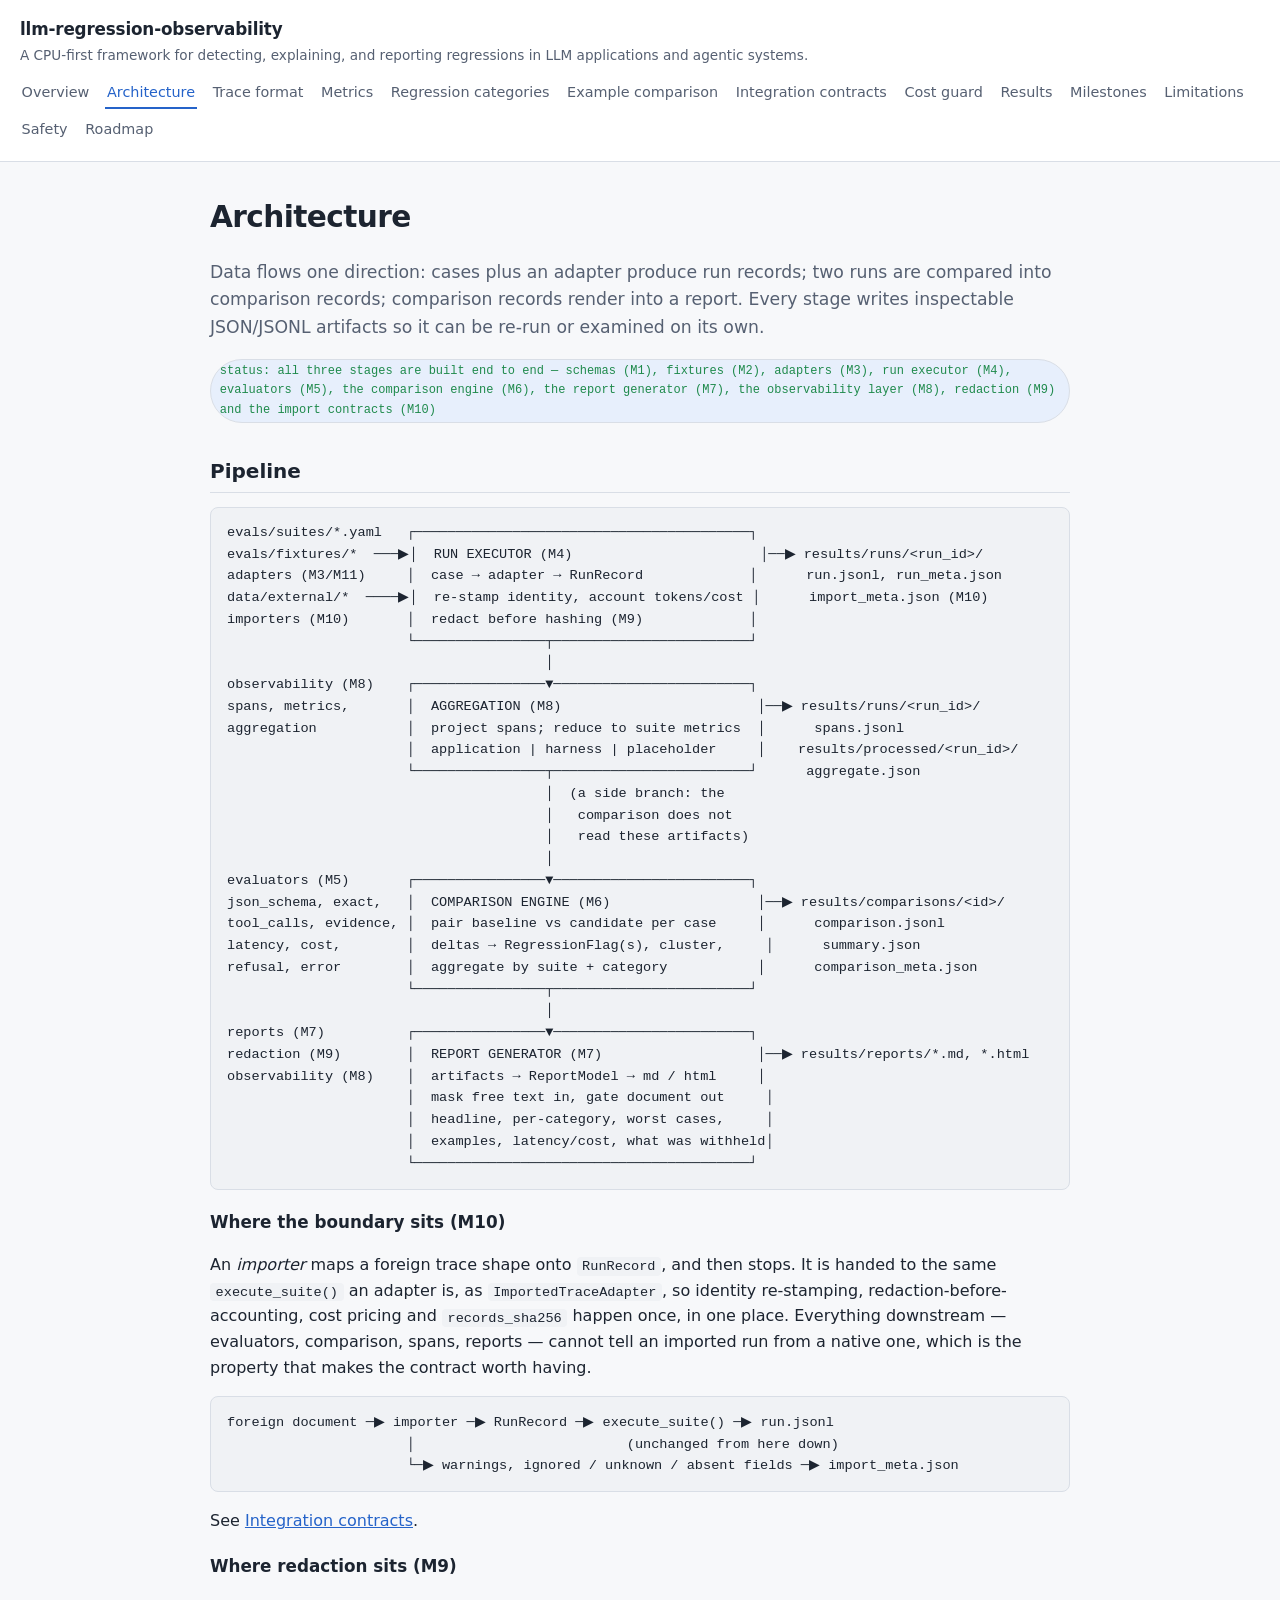
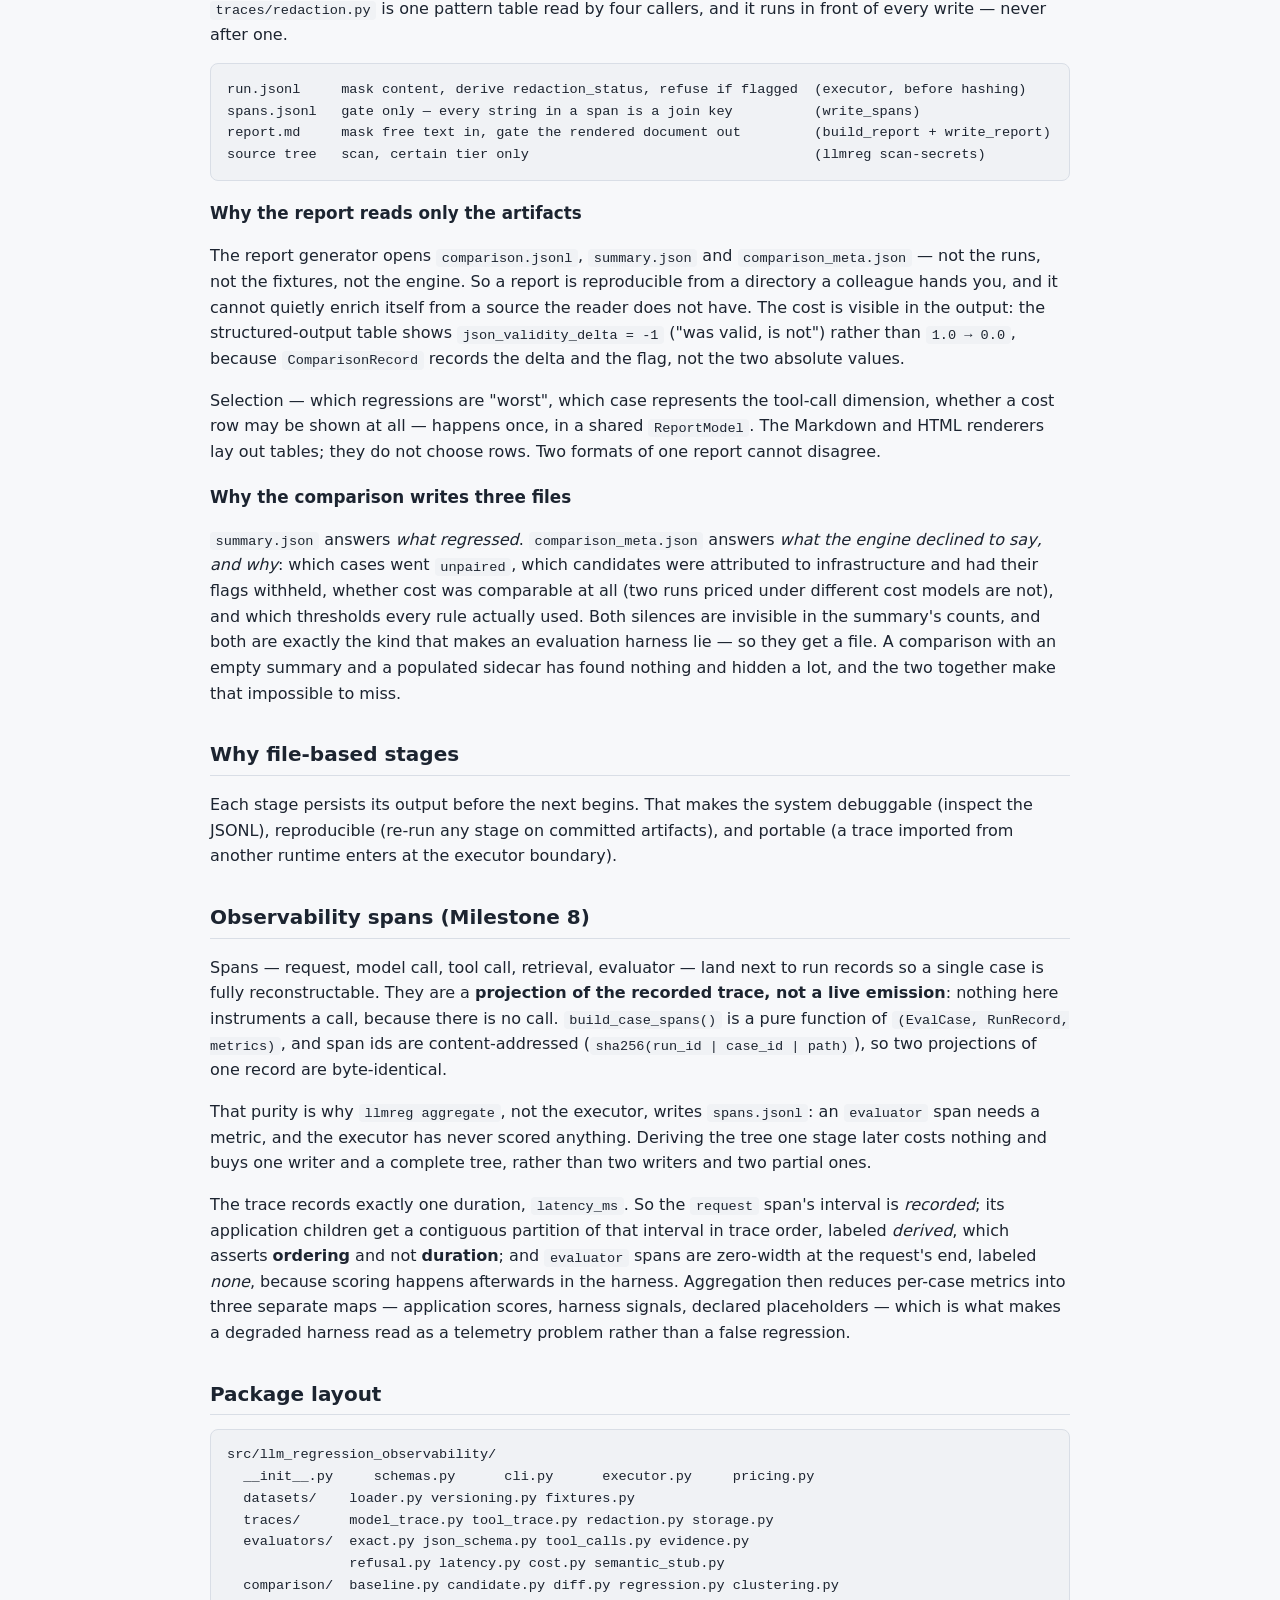
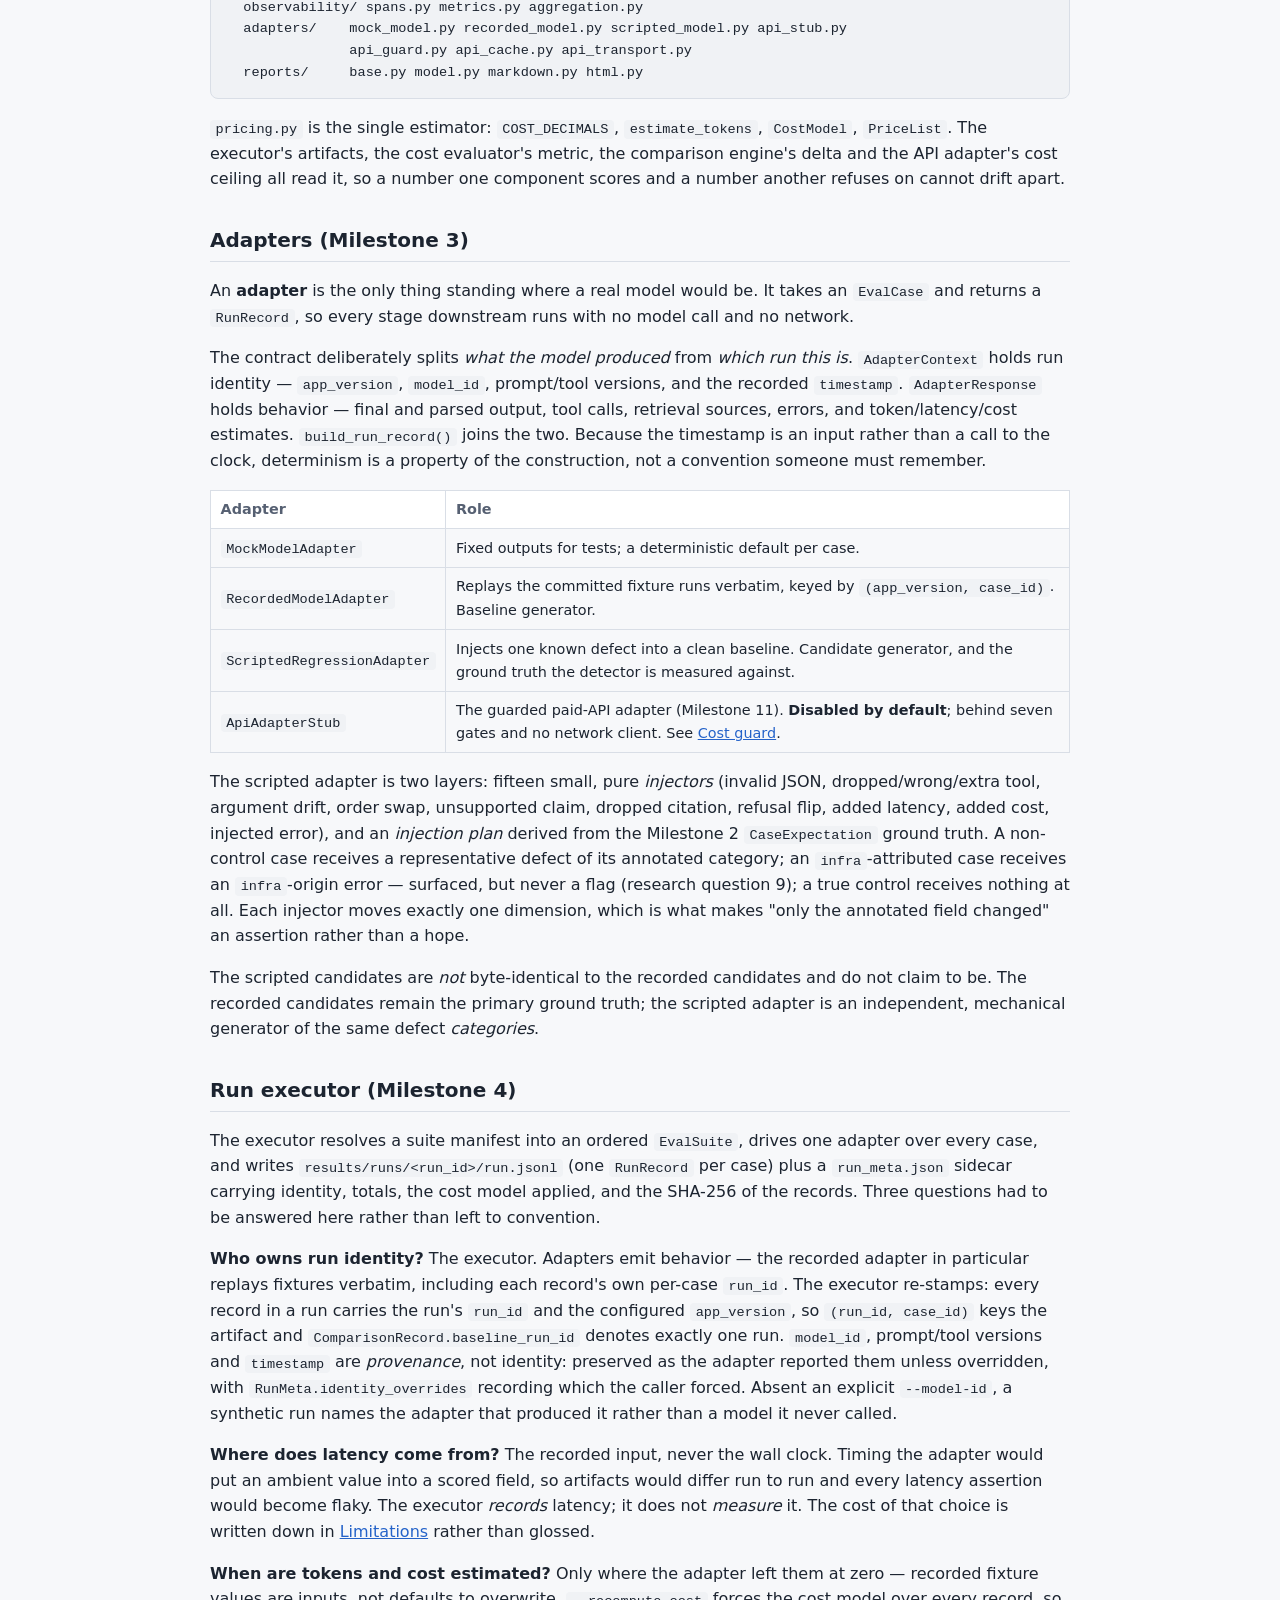
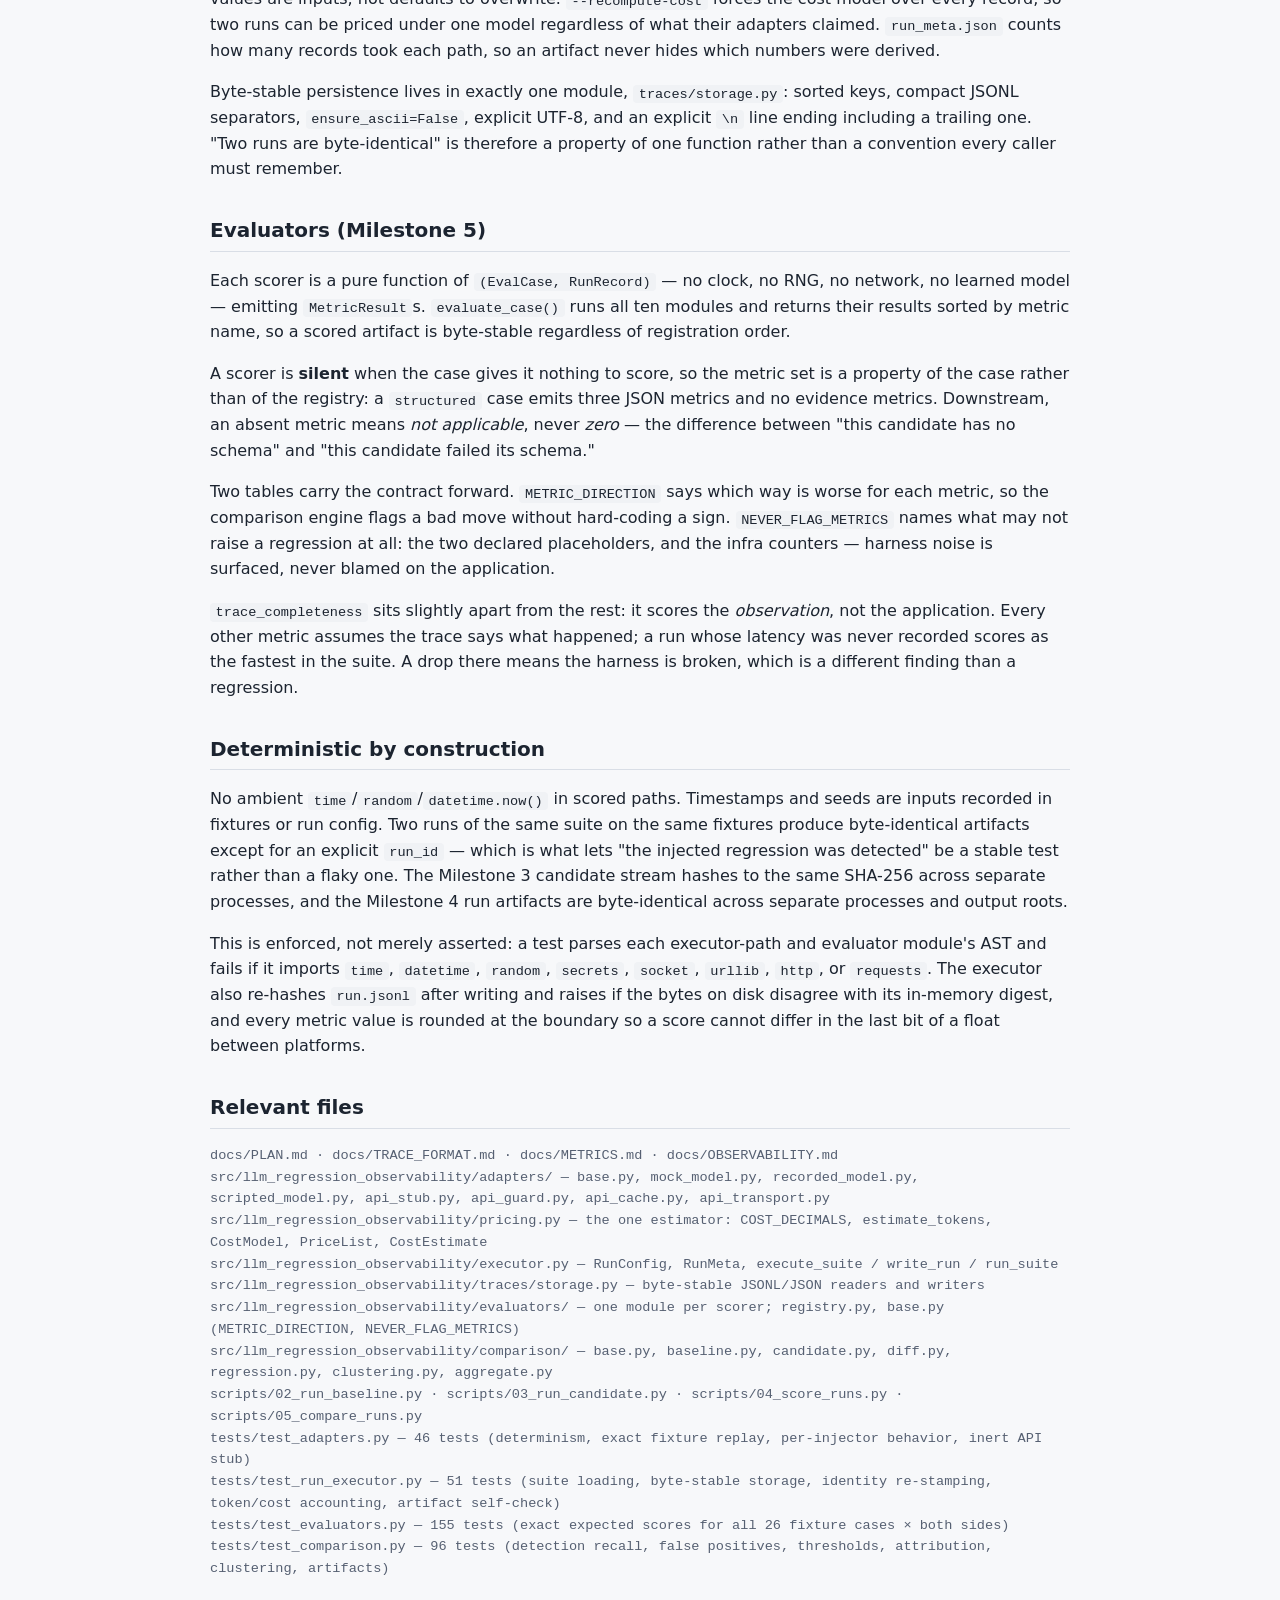
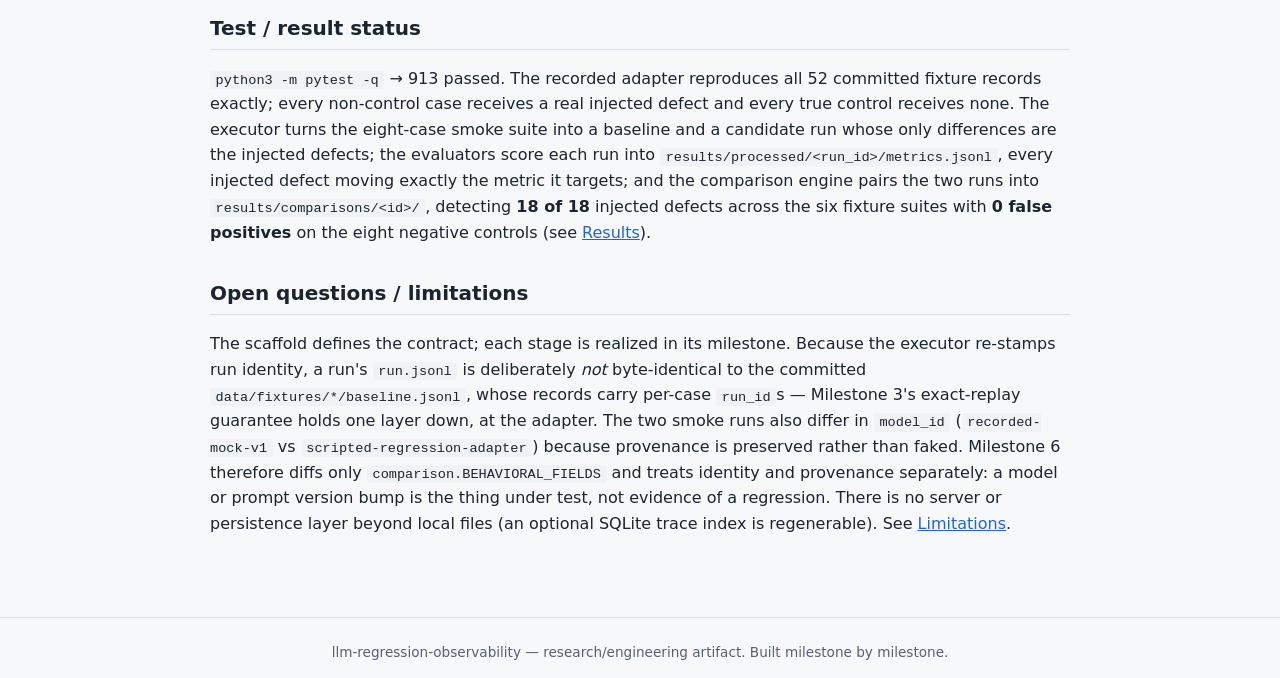
==== commit 9cff4dd6: "Milestone 12: portfolio report (the docs are now under test) The system has run end to end since Mil" ====
--- a/site/architecture.html
+++ b/site/architecture.html
@@ -301,7 +301,7 @@
   </ul>
 
   <h2>Test / result status</h2>
-  <p><code>python3 -m pytest -q</code> → 441 passed. The recorded adapter
+  <p><code>python3 -m pytest -q</code> → 913 passed. The recorded adapter
   reproduces all 52 committed fixture records exactly; every non-control case
   receives a real injected defect and every true control receives none. The
   executor turns the eight-case smoke suite into a baseline and a candidate run
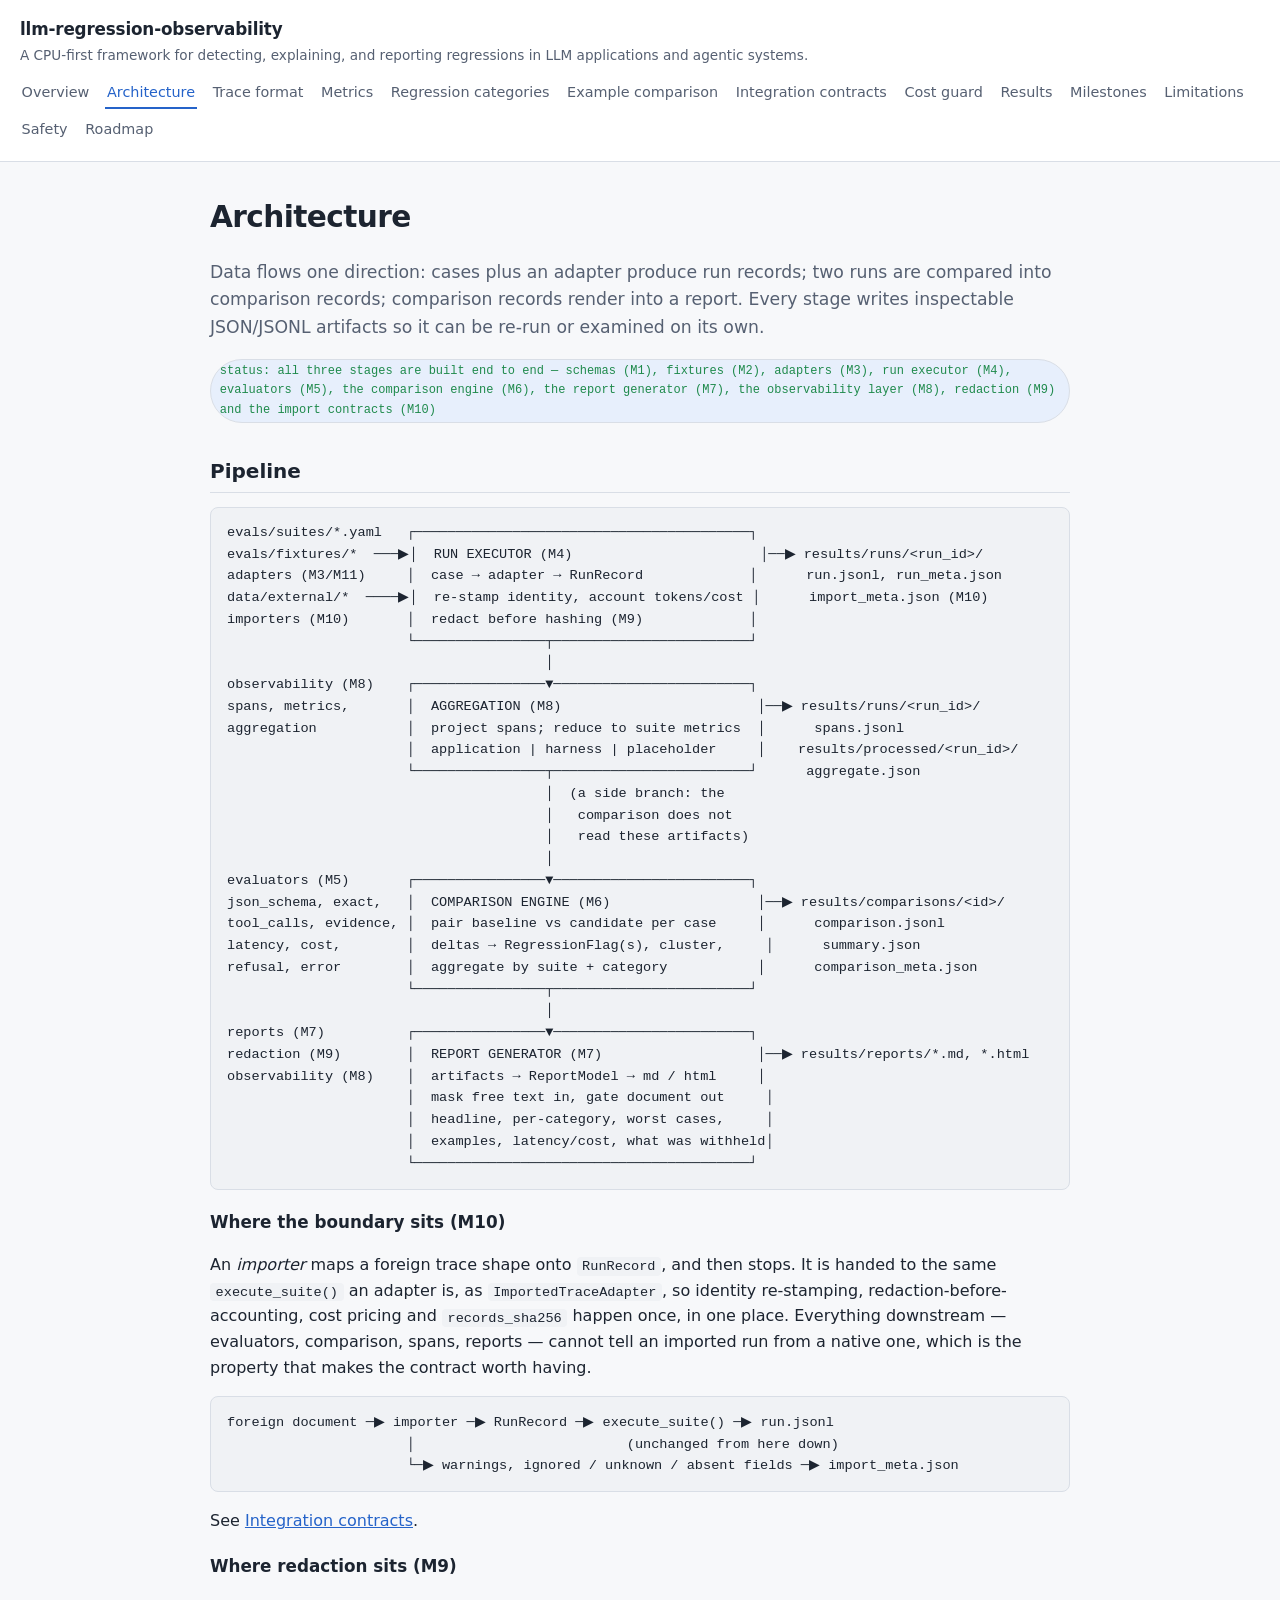
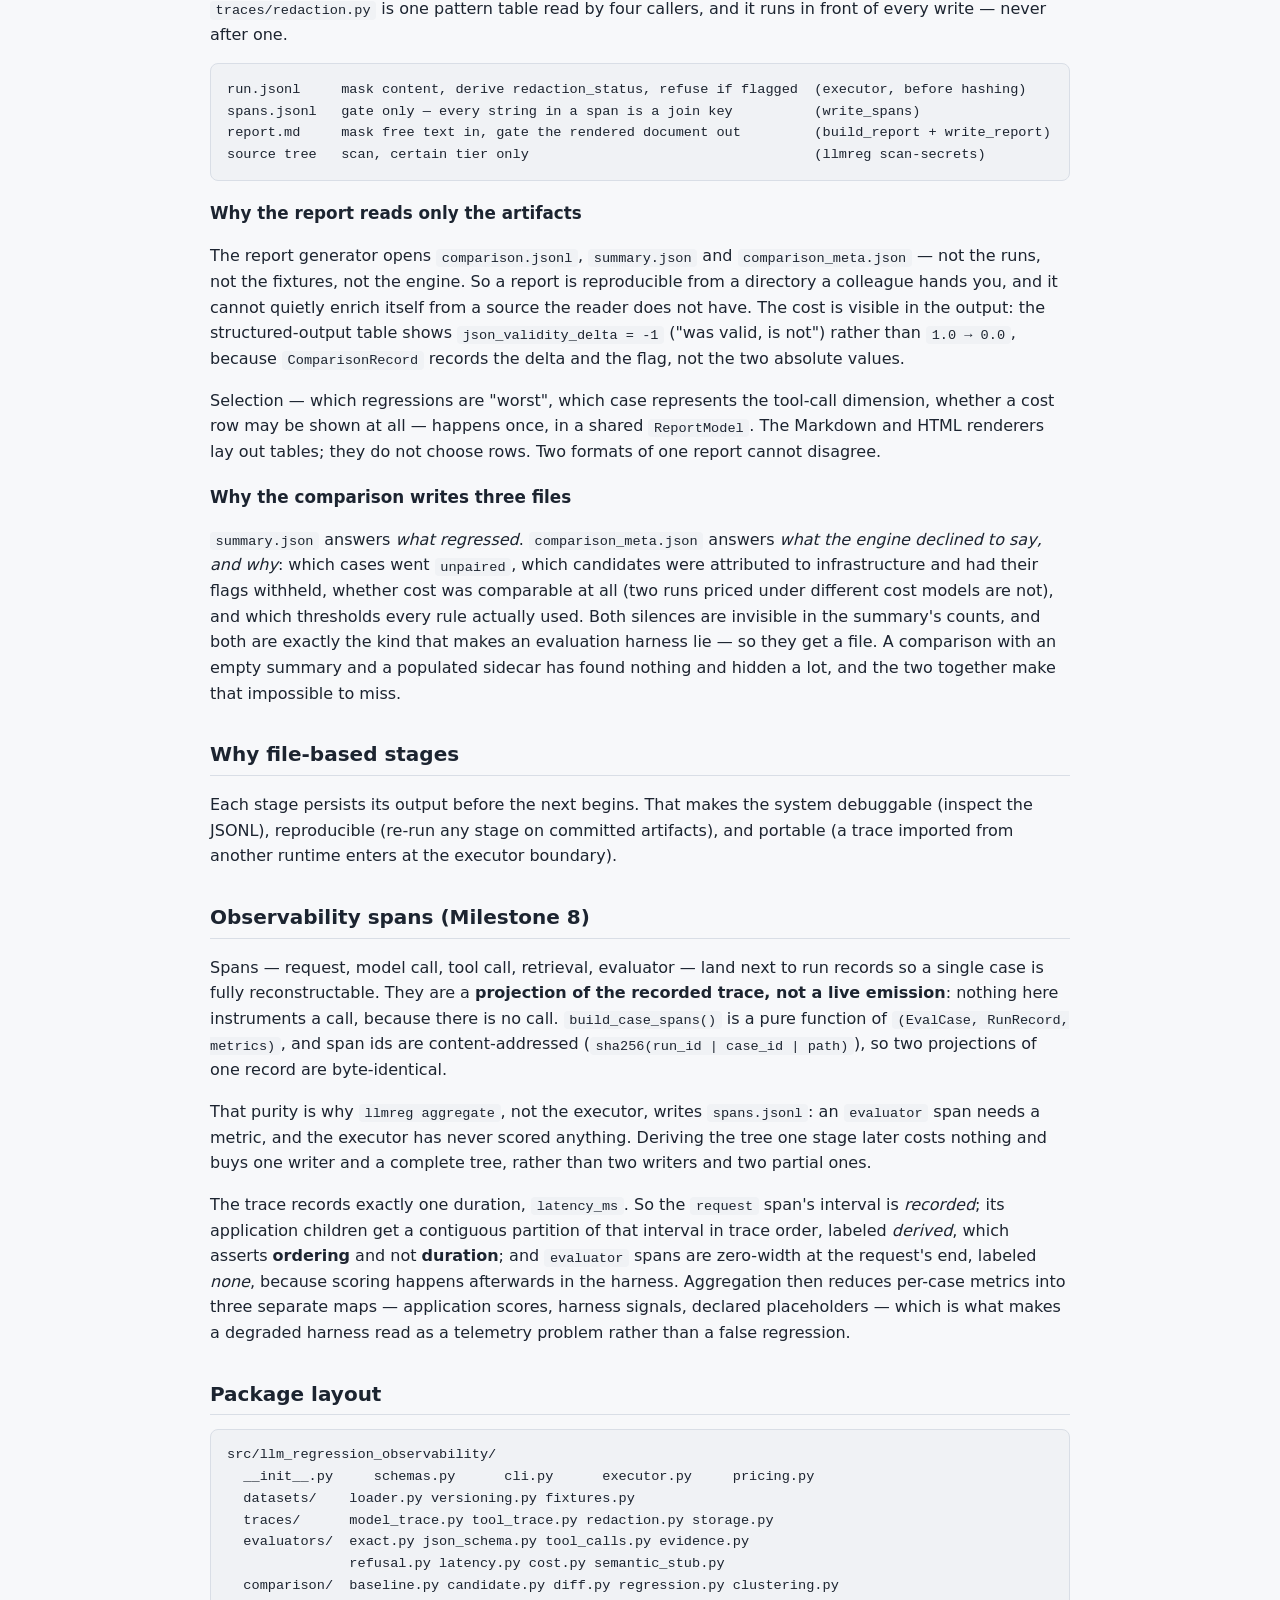
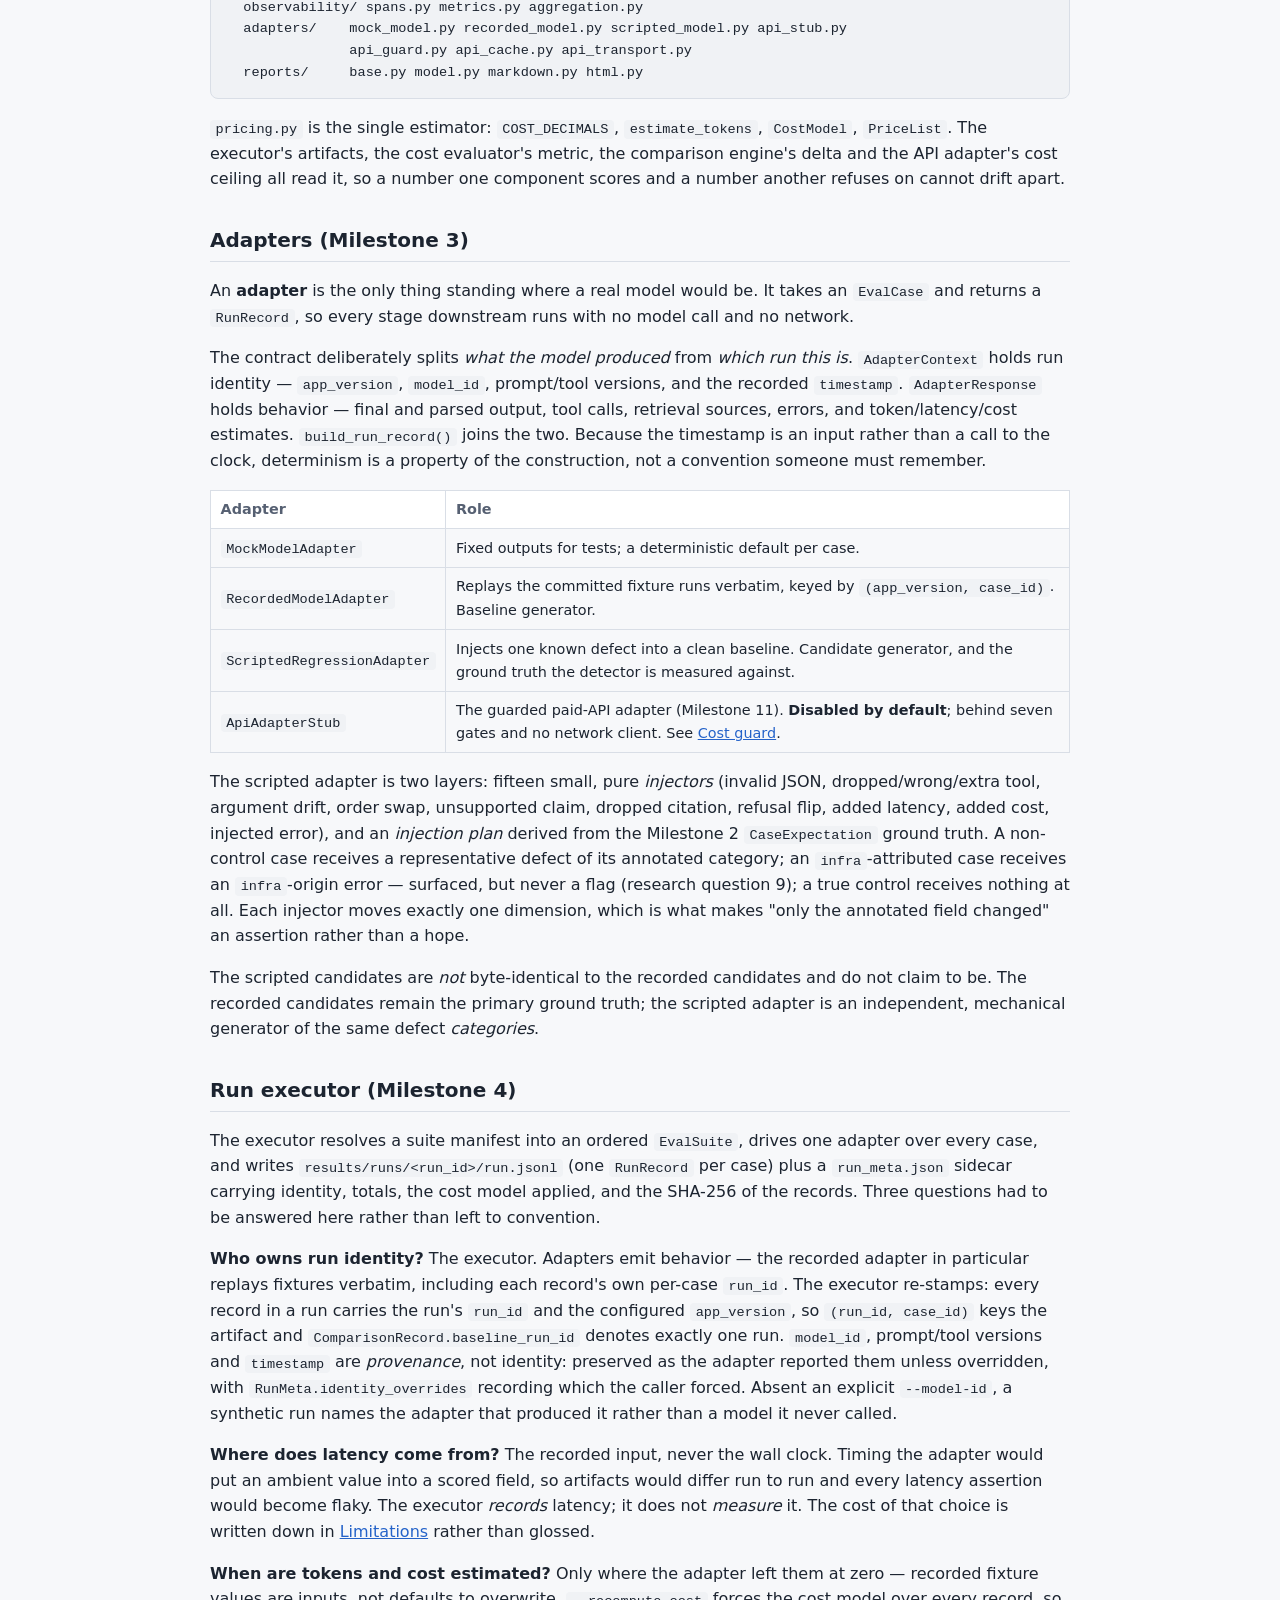
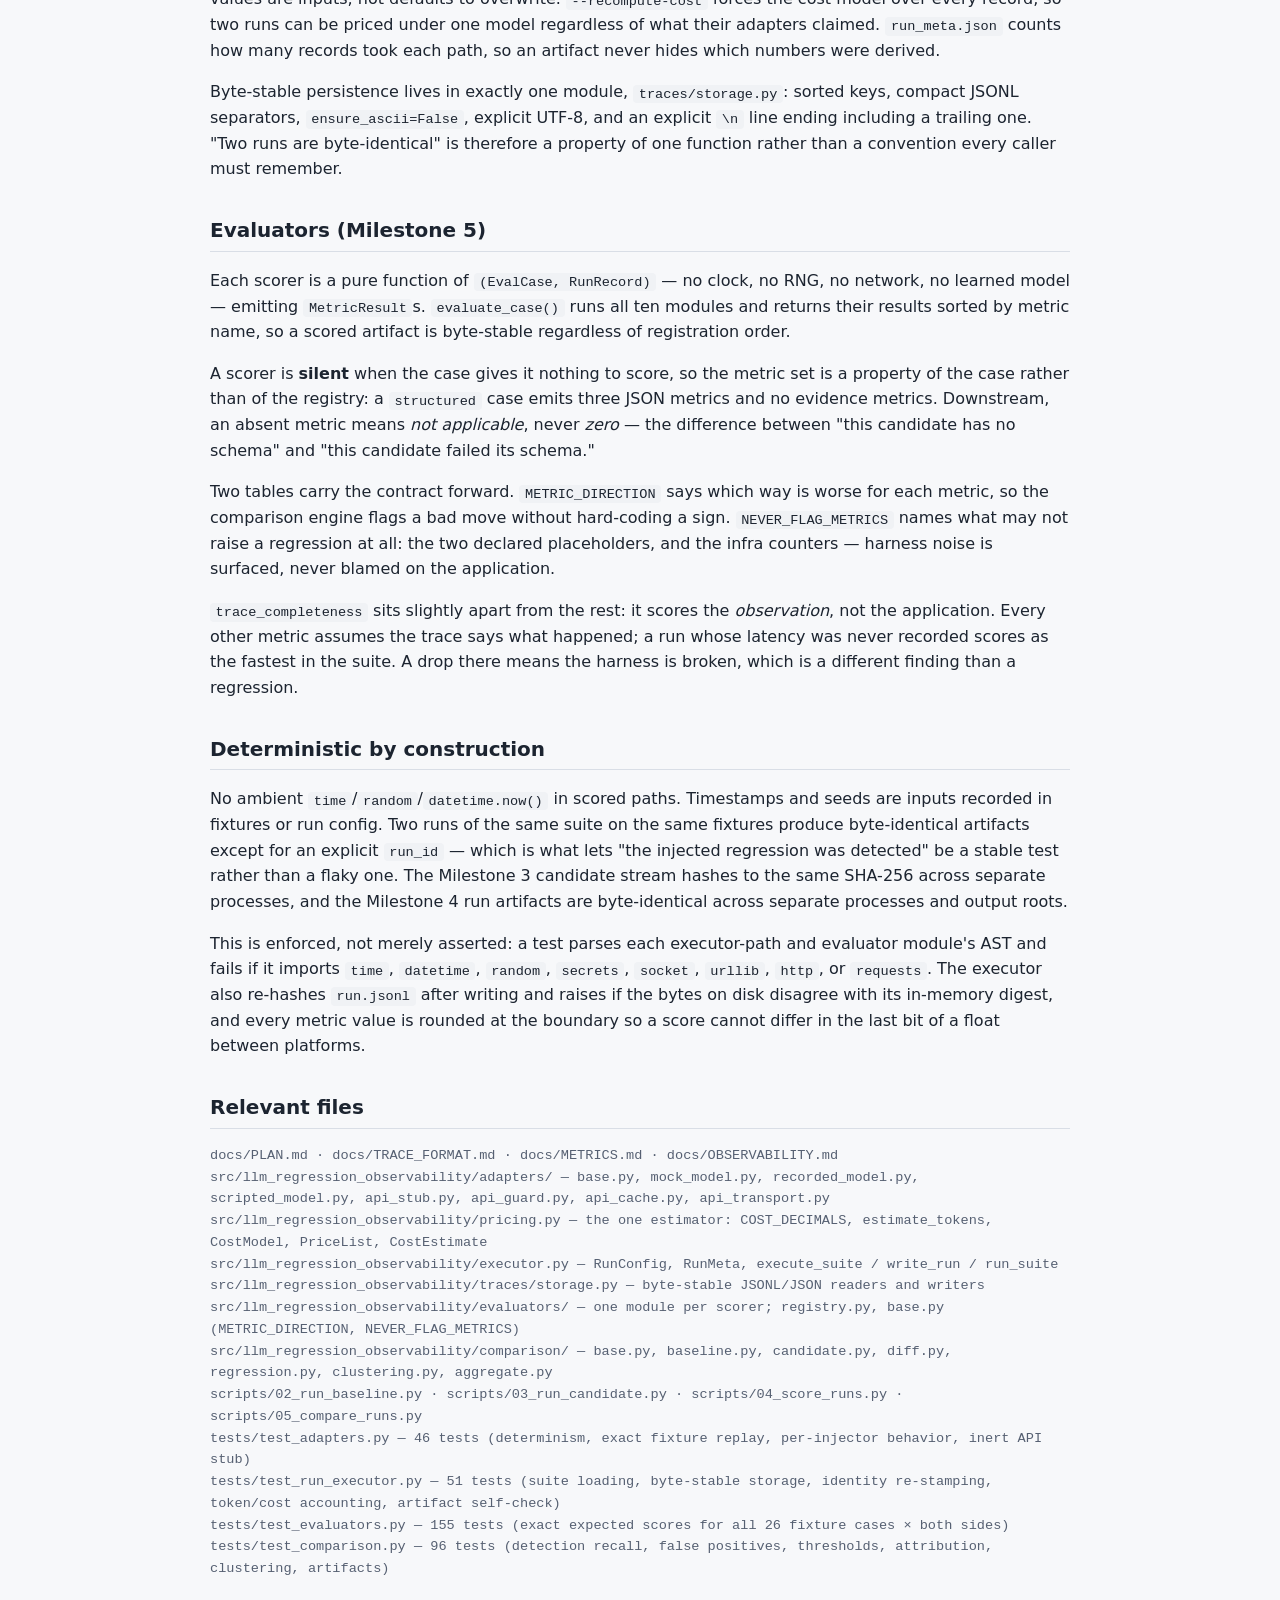
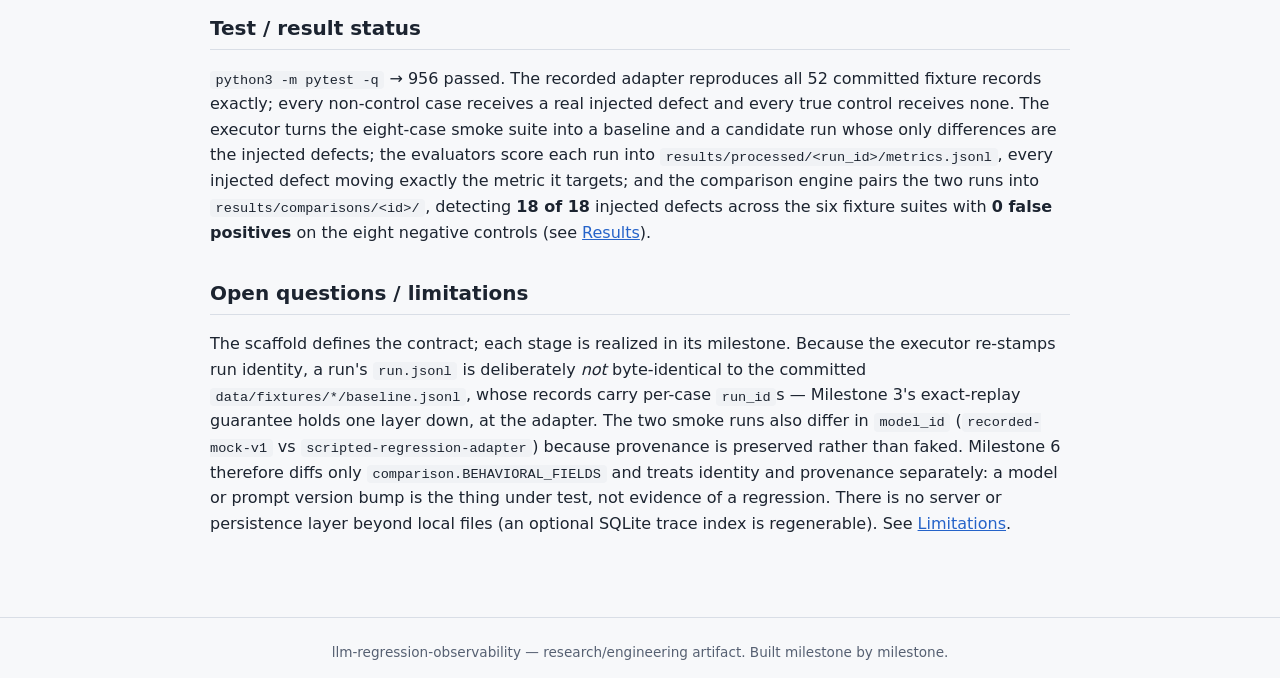
==== commit 0d87f0c9: "Milestone 13: final cleanup (the plan's §11, as a command that exits 1) docs/PLAN.md §11 lists the t" ====
--- a/site/architecture.html
+++ b/site/architecture.html
@@ -301,7 +301,7 @@
   </ul>
 
   <h2>Test / result status</h2>
-  <p><code>python3 -m pytest -q</code> → 913 passed. The recorded adapter
+  <p><code>python3 -m pytest -q</code> → 956 passed. The recorded adapter
   reproduces all 52 committed fixture records exactly; every non-control case
   receives a real injected defect and every true control receives none. The
   executor turns the eight-case smoke suite into a baseline and a candidate run
